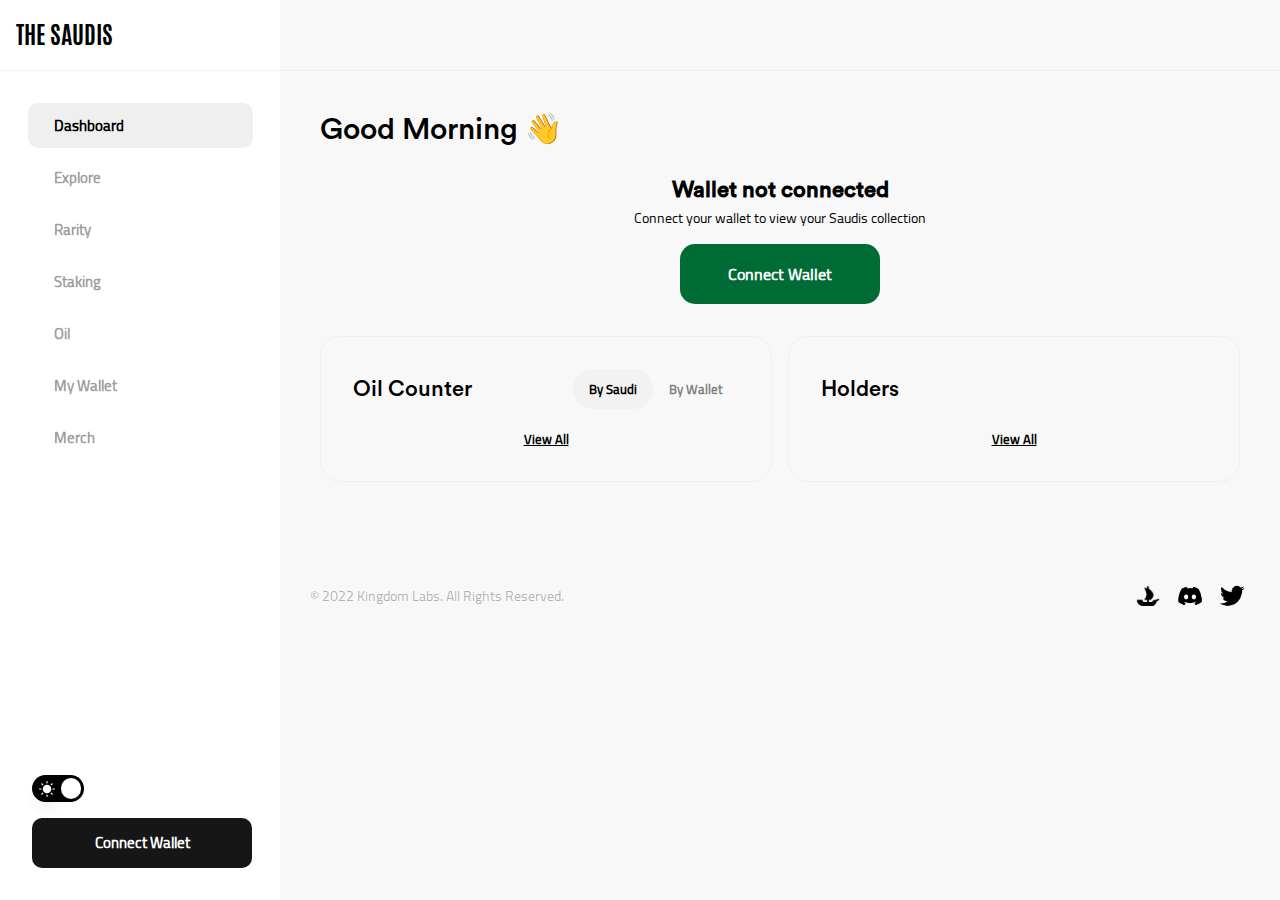
==== index.html @ 3df9475d "deploy" ====
<!doctype html><html lang="en"><head><meta charset="utf-8"/><link rel="icon" href="/favicon.png"/><meta content="initial-scale=1,minimum-scale=1,width=device-width,viewport-fit=cover,user-scalable=no,shrink-to-fit=no" name="viewport"/><meta name="theme-color" content="#006C35"/><meta name="robots" content="noindex"/><meta name="description" content=""/><link rel="apple-touch-icon" href="/favicon.png"/><link rel="manifest" href="/manifest.json"/><style>body{background:#eeebf0}#root:empty{position:absolute;top:calc(50% - 1.5em);left:calc(50% - 1.5em);width:3em;height:3em;border:.3em solid rgba(0,0,0,.1);border-left:.3em solid #006c35;border-radius:50%;animation:load 1.1s infinite linear}@keyframes load{0%{transform:rotate(0)}100%{transform:rotate(360deg)}}</style><title>The Saudis</title><script defer="defer" src="/static/js/main.c18c3bf6.js"></script><link href="/static/css/main.8e4e2b5b.css" rel="stylesheet"></head><body><noscript>You need to enable JavaScript to run this app.</noscript><div id="root"></div></body></html>
---- static/css/main.8e4e2b5b.css ----
/*
! tailwindcss v3.2.1 | MIT License | https://tailwindcss.com
*/*,:after,:before{border:0 solid #e5e7eb;box-sizing:border-box}:after,:before{--tw-content:""}html{-webkit-text-size-adjust:100%;font-family:Circular,sans-serif;line-height:1.5;tab-size:4}body{line-height:inherit;margin:0}hr{border-top-width:1px;color:inherit;height:0}abbr:where([title]){-webkit-text-decoration:underline dotted;text-decoration:underline dotted}h1,h2,h3,h4,h5,h6{font-size:inherit;font-weight:inherit}a{color:inherit;text-decoration:inherit}b,strong{font-weight:bolder}code,kbd,pre,samp{font-family:ui-monospace,SFMono-Regular,Menlo,Monaco,Consolas,Liberation Mono,Courier New,monospace;font-size:1em}small{font-size:80%}sub,sup{font-size:75%;line-height:0;position:relative;vertical-align:baseline}sub{bottom:-.25em}sup{top:-.5em}table{border-collapse:collapse;border-color:inherit;text-indent:0}button,input,optgroup,select,textarea{color:inherit;font-family:inherit;font-size:100%;font-weight:inherit;line-height:inherit;margin:0;padding:0}button,select{text-transform:none}[type=button],[type=reset],[type=submit],button{-webkit-appearance:button;background-color:transparent;background-image:none}:-moz-focusring{outline:auto}:-moz-ui-invalid{box-shadow:none}progress{vertical-align:baseline}::-webkit-inner-spin-button,::-webkit-outer-spin-button{height:auto}[type=search]{-webkit-appearance:textfield;outline-offset:-2px}::-webkit-search-decoration{-webkit-appearance:none}::-webkit-file-upload-button{-webkit-appearance:button;font:inherit}summary{display:list-item}blockquote,dd,dl,figure,h1,h2,h3,h4,h5,h6,hr,p,pre{margin:0}fieldset{margin:0}fieldset,legend{padding:0}menu,ol,ul{list-style:none;margin:0;padding:0}textarea{resize:vertical}input::-webkit-input-placeholder,textarea::-webkit-input-placeholder{color:#9ca3af;opacity:1}input::placeholder,textarea::placeholder{color:#9ca3af;opacity:1}[role=button],button{cursor:pointer}:disabled{cursor:default}audio,canvas,embed,iframe,img,object,svg,video{display:block;vertical-align:middle}img,video{height:auto;max-width:100%}[hidden]{display:none}html{-webkit-tap-highlight-color:transparent;font-family:Cairo,ui-serif}*,:after,:before{--tw-border-spacing-x:0;--tw-border-spacing-y:0;--tw-translate-x:0;--tw-translate-y:0;--tw-rotate:0;--tw-skew-x:0;--tw-skew-y:0;--tw-scale-x:1;--tw-scale-y:1;--tw-pan-x: ;--tw-pan-y: ;--tw-pinch-zoom: ;--tw-scroll-snap-strictness:proximity;--tw-ordinal: ;--tw-slashed-zero: ;--tw-numeric-figure: ;--tw-numeric-spacing: ;--tw-numeric-fraction: ;--tw-ring-inset: ;--tw-ring-offset-width:0px;--tw-ring-offset-color:#fff;--tw-ring-color:rgba(59,130,246,.5);--tw-ring-offset-shadow:0 0 #0000;--tw-ring-shadow:0 0 #0000;--tw-shadow:0 0 #0000;--tw-shadow-colored:0 0 #0000;--tw-blur: ;--tw-brightness: ;--tw-contrast: ;--tw-grayscale: ;--tw-hue-rotate: ;--tw-invert: ;--tw-saturate: ;--tw-sepia: ;--tw-drop-shadow: ;--tw-backdrop-blur: ;--tw-backdrop-brightness: ;--tw-backdrop-contrast: ;--tw-backdrop-grayscale: ;--tw-backdrop-hue-rotate: ;--tw-backdrop-invert: ;--tw-backdrop-opacity: ;--tw-backdrop-saturate: ;--tw-backdrop-sepia: }::-webkit-backdrop{--tw-border-spacing-x:0;--tw-border-spacing-y:0;--tw-translate-x:0;--tw-translate-y:0;--tw-rotate:0;--tw-skew-x:0;--tw-skew-y:0;--tw-scale-x:1;--tw-scale-y:1;--tw-pan-x: ;--tw-pan-y: ;--tw-pinch-zoom: ;--tw-scroll-snap-strictness:proximity;--tw-ordinal: ;--tw-slashed-zero: ;--tw-numeric-figure: ;--tw-numeric-spacing: ;--tw-numeric-fraction: ;--tw-ring-inset: ;--tw-ring-offset-width:0px;--tw-ring-offset-color:#fff;--tw-ring-color:rgba(59,130,246,.5);--tw-ring-offset-shadow:0 0 #0000;--tw-ring-shadow:0 0 #0000;--tw-shadow:0 0 #0000;--tw-shadow-colored:0 0 #0000;--tw-blur: ;--tw-brightness: ;--tw-contrast: ;--tw-grayscale: ;--tw-hue-rotate: ;--tw-invert: ;--tw-saturate: ;--tw-sepia: ;--tw-drop-shadow: ;--tw-backdrop-blur: ;--tw-backdrop-brightness: ;--tw-backdrop-contrast: ;--tw-backdrop-grayscale: ;--tw-backdrop-hue-rotate: ;--tw-backdrop-invert: ;--tw-backdrop-opacity: ;--tw-backdrop-saturate: ;--tw-backdrop-sepia: }::backdrop{--tw-border-spacing-x:0;--tw-border-spacing-y:0;--tw-translate-x:0;--tw-translate-y:0;--tw-rotate:0;--tw-skew-x:0;--tw-skew-y:0;--tw-scale-x:1;--tw-scale-y:1;--tw-pan-x: ;--tw-pan-y: ;--tw-pinch-zoom: ;--tw-scroll-snap-strictness:proximity;--tw-ordinal: ;--tw-slashed-zero: ;--tw-numeric-figure: ;--tw-numeric-spacing: ;--tw-numeric-fraction: ;--tw-ring-inset: ;--tw-ring-offset-width:0px;--tw-ring-offset-color:#fff;--tw-ring-color:rgba(59,130,246,.5);--tw-ring-offset-shadow:0 0 #0000;--tw-ring-shadow:0 0 #0000;--tw-shadow:0 0 #0000;--tw-shadow-colored:0 0 #0000;--tw-blur: ;--tw-brightness: ;--tw-contrast: ;--tw-grayscale: ;--tw-hue-rotate: ;--tw-invert: ;--tw-saturate: ;--tw-sepia: ;--tw-drop-shadow: ;--tw-backdrop-blur: ;--tw-backdrop-brightness: ;--tw-backdrop-contrast: ;--tw-backdrop-grayscale: ;--tw-backdrop-hue-rotate: ;--tw-backdrop-invert: ;--tw-backdrop-opacity: ;--tw-backdrop-saturate: ;--tw-backdrop-sepia: }.container{width:100%}@media (min-width:640px){.container{max-width:640px}}@media (min-width:768px){.container{max-width:768px}}@media (min-width:1024px){.container{max-width:1024px}}@media (min-width:1280px){.container{max-width:1280px}}@media (min-width:1536px){.container{max-width:1536px}}.sr-only{clip:rect(0,0,0,0);border-width:0;height:1px;margin:-1px;overflow:hidden;padding:0;position:absolute;white-space:nowrap;width:1px}.pointer-events-none{pointer-events:none}.invisible{visibility:hidden}.fixed{position:fixed}.absolute{position:absolute}.relative{position:relative}.inset-x-0{left:0;right:0}.inset-y-0{bottom:0;top:0}.left-\[15px\]{left:15px}.top-\[18px\]{top:18px}.top-0{top:0}.right-0{right:0}.left-0{left:0}.top-full{top:100%}.bottom-0{bottom:0}.left-\[6\%\]{left:6%}.left-\[28\%\]{left:28%}.top-\[32\%\]{top:32%}.right-\[8\%\]{right:8%}.top-\[15px\]{top:15px}.left-\[50px\]{left:50px}.left-\[195px\]{left:195px}.left-\[40px\]{left:40px}.left-\[185px\]{left:185px}.top-\[13px\]{top:13px}.right-\[13px\]{right:13px}.z-40{z-index:40}.z-10{z-index:10}.z-50{z-index:50}.m-6{margin:1.5rem}.m-0{margin:0}.mx-4{margin-left:1rem;margin-right:1rem}.-my-\[2px\]{margin-bottom:-2px;margin-top:-2px}.my-4{margin-bottom:1rem;margin-top:1rem}.my-8{margin-bottom:2rem;margin-top:2rem}.-mx-6{margin-left:-1.5rem;margin-right:-1.5rem}.my-\[15px\]{margin-bottom:15px;margin-top:15px}.mx-\[20px\]{margin-left:20px;margin-right:20px}.mx-\[27px\]{margin-left:27px;margin-right:27px}.-my-\[14px\]{margin-bottom:-14px;margin-top:-14px}.mx-\[25px\]{margin-left:25px;margin-right:25px}.mx-\[30px\]{margin-left:30px;margin-right:30px}.mt-4{margin-top:1rem}.mb-\[64px\]{margin-bottom:64px}.mt-10{margin-top:2.5rem}.ml-8{margin-left:2rem}.ml-2{margin-left:.5rem}.ml-4{margin-left:1rem}.mt-px{margin-top:1px}.mr-2{margin-right:.5rem}.mt-2{margin-top:.5rem}.mt-3{margin-top:.75rem}.mb-1{margin-bottom:.25rem}.-ml-4{margin-left:-1rem}.mb-3{margin-bottom:.75rem}.mr-4{margin-right:1rem}.ml-1{margin-left:.25rem}.mt-\[15px\]{margin-top:15px}.ml-\[5px\]{margin-left:5px}.ml-\[1px\]{margin-left:1px}.mb-4{margin-bottom:1rem}.mb-6{margin-bottom:1.5rem}.mt-8{margin-top:2rem}.mb-2{margin-bottom:.5rem}.mb-\[8px\]{margin-bottom:8px}.mb-\[7px\]{margin-bottom:7px}.mr-\[2px\]{margin-right:2px}.ml-\[2px\]{margin-left:2px}.mb-3\.5{margin-bottom:.875rem}.mt-\[32px\]{margin-top:32px}.ml-\[36px\]{margin-left:36px}.mb-\[20px\]{margin-bottom:20px}.mb-\[105px\]{margin-bottom:105px}.mt-\[18px\]{margin-top:18px}.mb-\[16px\]{margin-bottom:16px}.mr-\[6px\]{margin-right:6px}.ml-\[12px\]{margin-left:12px}.mt-\[30px\]{margin-top:30px}.mt-\[17px\]{margin-top:17px}.mt-\[20px\]{margin-top:20px}.ml-\[9px\]{margin-left:9px}.ml-\[10px\]{margin-left:10px}.ml-\[8px\]{margin-left:8px}.mb-\[5px\]{margin-bottom:5px}.mt-\[27px\]{margin-top:27px}.ml-\[4px\]{margin-left:4px}.mt-\[25px\]{margin-top:25px}.mb-8{margin-bottom:2rem}.mt-16{margin-top:4rem}.mb-16{margin-bottom:4rem}.mr-3{margin-right:.75rem}.ml-\[15px\]{margin-left:15px}.mt-\[10px\]{margin-top:10px}.mt-\[19px\]{margin-top:19px}.mb-\[253px\]{margin-bottom:253px}.ml-\[16px\]{margin-left:16px}.mr-\[42px\]{margin-right:42px}.mt-\[47px\]{margin-top:47px}.mt-\[36px\]{margin-top:36px}.ml-\[27px\]{margin-left:27px}.mt-\[105px\]{margin-top:105px}.mb-\[50px\]{margin-bottom:50px}.ml-\[42px\]{margin-left:42px}.mt-\[28px\]{margin-top:28px}.mt-\[21px\]{margin-top:21px}.mr-\[20px\]{margin-right:20px}.mt-\[78px\]{margin-top:78px}.mb-\[30px\]{margin-bottom:30px}.mr-\[15px\]{margin-right:15px}.-mb-\[20px\]{margin-bottom:-20px}.ml-\[34px\]{margin-left:34px}.mt-\[16px\]{margin-top:16px}.mr-\[35px\]{margin-right:35px}.mb-\[22px\]{margin-bottom:22px}.-mt-\[20px\]{margin-top:-20px}.mt-\[5px\]{margin-top:5px}.mt-\[147px\]{margin-top:147px}.mb-\[40px\]{margin-bottom:40px}.mb-\[100px\]{margin-bottom:100px}.mt-\[145px\]{margin-top:145px}.mt-\[42px\]{margin-top:42px}.mt-\[37px\]{margin-top:37px}.ml-\[13px\]{margin-left:13px}.mt-\[24px\]{margin-top:24px}.mt-\[11px\]{margin-top:11px}.mr-\[11px\]{margin-right:11px}.mt-\[130px\]{margin-top:130px}.mt-\[108px\]{margin-top:108px}.mr-\[310px\]{margin-right:310px}.mt-\[100px\]{margin-top:100px}.mt-\[44px\]{margin-top:44px}.ml-\[30px\]{margin-left:30px}.mt-\[22px\]{margin-top:22px}.mb-\[33px\]{margin-bottom:33px}.mb-10{margin-bottom:2.5rem}.ml-\[14px\]{margin-left:14px}.mt-\[8px\]{margin-top:8px}.mt-\[34px\]{margin-top:34px}.ml-\[28px\]{margin-left:28px}.mr-\[28px\]{margin-right:28px}.mr-\[30px\]{margin-right:30px}.mt-\[70px\]{margin-top:70px}.inline-block{display:inline-block}.inline{display:inline}.flex{display:flex}.inline-flex{display:inline-flex}.grid{display:grid}.hidden{display:none}.h-\[50px\]{height:50px}.h-4{height:1rem}.h-\[200px\]{height:200px}.h-6{height:1.5rem}.h-5{height:1.25rem}.h-9{height:2.25rem}.h-8{height:2rem}.h-\[70px\]{height:70px}.h-16{height:4rem}.h-\[15px\]{height:15px}.h-\[2\.5rem\]{height:2.5rem}.h-\[40px\]{height:40px}.h-\[85px\]{height:85px}.h-fit{height:-webkit-fit-content;height:-moz-fit-content;height:fit-content}.h-\[3\.75rem\]{height:3.75rem}.h-\[45px\]{height:45px}.h-full{height:100%}.h-\[71px\]{height:71px}.h-\[21px\]{height:21px}.h-\[20px\]{height:20px}.h-\[150px\]{height:150px}.h-\[75px\]{height:75px}.h-\[250px\]{height:250px}.h-\[60px\]{height:60px}.h-\[450px\]{height:450px}.h-\[400px\]{height:400px}.h-\[110px\]{height:110px}.h-screen{height:100vh}.h-48{height:12rem}.h-\[30px\]{height:30px}.h-\[16px\]{height:16px}.h-\[22px\]{height:22px}.h-\[12px\]{height:12px}.h-\[18px\]{height:18px}.h-\[13px\]{height:13px}.h-\[32px\]{height:32px}.h-\[35px\]{height:35px}.min-h-screen{min-height:100vh}.min-h-\[100px\]{min-height:100px}.min-h-\[20px\]{min-height:20px}.w-full{width:100%}.w-4{width:1rem}.w-\[200px\]{width:200px}.w-6{width:1.5rem}.w-\[220px\]{width:220px}.w-9{width:2.25rem}.w-8{width:2rem}.w-\[65px\]{width:65px}.w-\[15px\]{width:15px}.w-\[2\.5rem\]{width:2.5rem}.w-\[50px\]{width:50px}.w-\[3\.75rem\]{width:3.75rem}.w-\[225px\]{width:225px}.w-\[280px\]{width:280px}.w-\[52px\]{width:52px}.w-\[30px\]{width:30px}.w-\[25px\]{width:25px}.w-\[40px\]{width:40px}.w-\[130px\]{width:130px}.w-\[20px\]{width:20px}.w-\[150px\]{width:150px}.w-\[185px\]{width:185px}.w-\[145px\]{width:145px}.w-fit{width:-webkit-fit-content;width:-moz-fit-content;width:fit-content}.w-\[100px\]{width:100px}.w-\[250px\]{width:250px}.w-\[70px\]{width:70px}.w-\[31\%\]{width:31%}.w-\[65\%\]{width:65%}.w-\[5\%\]{width:5%}.w-\[300px\]{width:300px}.w-\[450px\]{width:450px}.w-\[400px\]{width:400px}.w-48{width:12rem}.w-\[310px\]{width:310px}.w-\[95px\]{width:95px}.w-\[33\%\]{width:33%}.w-\[28px\]{width:28px}.w-\[44px\]{width:44px}.w-\[12px\]{width:12px}.w-\[18px\]{width:18px}.w-\[180px\]{width:180px}.w-\[90px\]{width:90px}.w-\[13px\]{width:13px}.w-\[35px\]{width:35px}.w-\[235px\]{width:235px}.min-w-\[8\.3rem\]{min-width:8.3rem}.min-w-\[280px\]{min-width:280px}.min-w-\[20px\]{min-width:20px}.min-w-\[40px\]{min-width:40px}.max-w-\[600px\]{max-width:600px}.max-w-\[1128px\]{max-width:1128px}.max-w-screen-xl{max-width:1280px}.max-w-screen-md{max-width:768px}.max-w-\[1200px\]{max-width:1200px}.max-w-\[1240px\]{max-width:1240px}.max-w-\[240px\]{max-width:240px}.max-w-\[500px\]{max-width:500px}.max-w-\[1448px\]{max-width:1448px}.max-w-\[350px\]{max-width:350px}.max-w-\[285px\]{max-width:285px}.max-w-\[420px\]{max-width:420px}.max-w-\[495px\]{max-width:495px}.max-w-sm{max-width:24rem}.shrink-0{flex-shrink:0}.grow{flex-grow:1}.grow-0{flex-grow:0}.-translate-y-\[70px\]{--tw-translate-y:-70px}.-translate-y-\[70px\],.translate-x-\[22px\]{-webkit-transform:translate(var(--tw-translate-x),var(--tw-translate-y)) rotate(var(--tw-rotate)) skewX(var(--tw-skew-x)) skewY(var(--tw-skew-y)) scaleX(var(--tw-scale-x)) scaleY(var(--tw-scale-y));transform:translate(var(--tw-translate-x),var(--tw-translate-y)) rotate(var(--tw-rotate)) skewX(var(--tw-skew-x)) skewY(var(--tw-skew-y)) scaleX(var(--tw-scale-x)) scaleY(var(--tw-scale-y))}.translate-x-\[22px\]{--tw-translate-x:22px}.-translate-x-\[24px\]{--tw-translate-x:-24px}.-translate-x-\[24px\],.-translate-y-\[100px\]{-webkit-transform:translate(var(--tw-translate-x),var(--tw-translate-y)) rotate(var(--tw-rotate)) skewX(var(--tw-skew-x)) skewY(var(--tw-skew-y)) scaleX(var(--tw-scale-x)) scaleY(var(--tw-scale-y));transform:translate(var(--tw-translate-x),var(--tw-translate-y)) rotate(var(--tw-rotate)) skewX(var(--tw-skew-x)) skewY(var(--tw-skew-y)) scaleX(var(--tw-scale-x)) scaleY(var(--tw-scale-y))}.-translate-y-\[100px\]{--tw-translate-y:-100px}.translate-x-\[150px\]{--tw-translate-x:150px}.translate-x-\[12px\],.translate-x-\[150px\]{-webkit-transform:translate(var(--tw-translate-x),var(--tw-translate-y)) rotate(var(--tw-rotate)) skewX(var(--tw-skew-x)) skewY(var(--tw-skew-y)) scaleX(var(--tw-scale-x)) scaleY(var(--tw-scale-y));transform:translate(var(--tw-translate-x),var(--tw-translate-y)) rotate(var(--tw-rotate)) skewX(var(--tw-skew-x)) skewY(var(--tw-skew-y)) scaleX(var(--tw-scale-x)) scaleY(var(--tw-scale-y))}.translate-x-\[12px\]{--tw-translate-x:12px}.translate-x-0{--tw-translate-x:0px}.rotate-180,.translate-x-0{-webkit-transform:translate(var(--tw-translate-x),var(--tw-translate-y)) rotate(var(--tw-rotate)) skewX(var(--tw-skew-x)) skewY(var(--tw-skew-y)) scaleX(var(--tw-scale-x)) scaleY(var(--tw-scale-y));transform:translate(var(--tw-translate-x),var(--tw-translate-y)) rotate(var(--tw-rotate)) skewX(var(--tw-skew-x)) skewY(var(--tw-skew-y)) scaleX(var(--tw-scale-x)) scaleY(var(--tw-scale-y))}.rotate-180{--tw-rotate:180deg}.transform{-webkit-transform:translate(var(--tw-translate-x),var(--tw-translate-y)) rotate(var(--tw-rotate)) skewX(var(--tw-skew-x)) skewY(var(--tw-skew-y)) scaleX(var(--tw-scale-x)) scaleY(var(--tw-scale-y));transform:translate(var(--tw-translate-x),var(--tw-translate-y)) rotate(var(--tw-rotate)) skewX(var(--tw-skew-x)) skewY(var(--tw-skew-y)) scaleX(var(--tw-scale-x)) scaleY(var(--tw-scale-y))}.cursor-pointer{cursor:pointer}.cursor-wait{cursor:wait}.cursor-not-allowed{cursor:not-allowed}.flex-row{flex-direction:row}.flex-col{flex-direction:column}.flex-wrap{flex-wrap:wrap}.content-start{align-content:flex-start}.items-center{align-items:center}.justify-end{justify-content:flex-end}.justify-center{justify-content:center}.justify-between{justify-content:space-between}.gap-8{gap:2rem}.gap-4{gap:1rem}.gap-2{gap:.5rem}.gap-\[1rem\]{gap:1rem}.gap-\[8px\]{gap:8px}.gap-\[30px\]{gap:30px}.gap-\[20px\]{gap:20px}.self-end{align-self:flex-end}.self-center{align-self:center}.overflow-hidden{overflow:hidden}.overflow-scroll{overflow:scroll}.overflow-x-hidden{overflow-x:hidden}.rounded-full{border-radius:9999px}.rounded-\[20px\]{border-radius:20px}.rounded-\[1\.25rem\]{border-radius:1.25rem}.rounded-\[10px\]{border-radius:10px}.rounded-md{border-radius:.375rem}.rounded-\[15px\]{border-radius:15px}.rounded-2xl{border-radius:1rem}.rounded-\[100px\]{border-radius:100px}.rounded-\[125px\]{border-radius:125px}.rounded-sm{border-radius:.125rem}.rounded-b-\[100px\]{border-bottom-left-radius:100px;border-bottom-right-radius:100px}.border{border-width:1px}.border-2{border-width:2px}.border-\[5px\]{border-width:5px}.border-\[2px\]{border-width:2px}.border-b{border-bottom-width:1px}.border-t{border-top-width:1px}.border-saudi-border{--tw-border-opacity:1;border-color:rgb(238 240 243/var(--tw-border-opacity))}.border-white{--tw-border-opacity:1;border-color:rgb(255 255 255/var(--tw-border-opacity))}.border-\[\#EAEAEA\]{--tw-border-opacity:1;border-color:rgb(234 234 234/var(--tw-border-opacity))}.border-black{--tw-border-opacity:1;border-color:rgb(0 0 0/var(--tw-border-opacity))}.border-transparent{border-color:transparent}.border-\[\#9E9E9E\]{--tw-border-opacity:1;border-color:rgb(158 158 158/var(--tw-border-opacity))}.border-\[\#EEEEEE\]{--tw-border-opacity:1;border-color:rgb(238 238 238/var(--tw-border-opacity))}.border-saudi-green{--tw-border-opacity:1;border-color:rgb(0 108 53/var(--tw-border-opacity))}.border-opacity-10{--tw-border-opacity:0.1}.bg-\[\#F8F8F8\]{--tw-bg-opacity:1;background-color:rgb(248 248 248/var(--tw-bg-opacity))}.bg-\[\#EFEFEF\]{--tw-bg-opacity:1;background-color:rgb(239 239 239/var(--tw-bg-opacity))}.bg-white{--tw-bg-opacity:1;background-color:rgb(255 255 255/var(--tw-bg-opacity))}.bg-\[\#161616\]{--tw-bg-opacity:1;background-color:rgb(22 22 22/var(--tw-bg-opacity))}.bg-saudi-gray{--tw-bg-opacity:1;background-color:rgb(239 239 249/var(--tw-bg-opacity))}.bg-neutral-100{--tw-bg-opacity:1;background-color:rgb(245 245 245/var(--tw-bg-opacity))}.bg-\[\#F2F2F2\]{--tw-bg-opacity:1;background-color:rgb(242 242 242/var(--tw-bg-opacity))}.bg-black{--tw-bg-opacity:1;background-color:rgb(0 0 0/var(--tw-bg-opacity))}.bg-saudi-green{--tw-bg-opacity:1;background-color:rgb(0 108 53/var(--tw-bg-opacity))}.bg-\[\#F0F0F0\]{--tw-bg-opacity:1;background-color:rgb(240 240 240/var(--tw-bg-opacity))}.bg-\[\#F0E4E7\]{--tw-bg-opacity:1;background-color:rgb(240 228 231/var(--tw-bg-opacity))}.bg-\[\#F2CB6F\]{--tw-bg-opacity:1;background-color:rgb(242 203 111/var(--tw-bg-opacity))}.bg-\[\#1F2123\]{--tw-bg-opacity:1;background-color:rgb(31 33 35/var(--tw-bg-opacity))}.bg-\[\#33785D\]{--tw-bg-opacity:1;background-color:rgb(51 120 93/var(--tw-bg-opacity))}.bg-\[\#383838\]{--tw-bg-opacity:1;background-color:rgb(56 56 56/var(--tw-bg-opacity))}.bg-saudi-green\/10{background-color:rgba(0,108,53,.1)}.bg-\[\#4AEDD9\]{--tw-bg-opacity:1;background-color:rgb(74 237 217/var(--tw-bg-opacity))}.bg-\[\#FABB00\]{--tw-bg-opacity:1;background-color:rgb(250 187 0/var(--tw-bg-opacity))}.bg-\[\#87939D\]{--tw-bg-opacity:1;background-color:rgb(135 147 157/var(--tw-bg-opacity))}.bg-\[\#37393C\]{--tw-bg-opacity:1;background-color:rgb(55 57 60/var(--tw-bg-opacity))}.bg-gray-200{--tw-bg-opacity:1;background-color:rgb(229 231 235/var(--tw-bg-opacity))}.bg-gray-900{--tw-bg-opacity:1;background-color:rgb(17 24 39/var(--tw-bg-opacity))}.bg-gray-500{--tw-bg-opacity:1;background-color:rgb(107 114 128/var(--tw-bg-opacity))}.bg-amber-900{--tw-bg-opacity:1;background-color:rgb(120 53 15/var(--tw-bg-opacity))}.bg-red-600{--tw-bg-opacity:1;background-color:rgb(220 38 38/var(--tw-bg-opacity))}.bg-orange-600{--tw-bg-opacity:1;background-color:rgb(234 88 12/var(--tw-bg-opacity))}.bg-amber-600{--tw-bg-opacity:1;background-color:rgb(217 119 6/var(--tw-bg-opacity))}.bg-yellow-500{--tw-bg-opacity:1;background-color:rgb(234 179 8/var(--tw-bg-opacity))}.bg-lime-600{--tw-bg-opacity:1;background-color:rgb(101 163 13/var(--tw-bg-opacity))}.bg-green-600{--tw-bg-opacity:1;background-color:rgb(22 163 74/var(--tw-bg-opacity))}.bg-emerald-600{--tw-bg-opacity:1;background-color:rgb(5 150 105/var(--tw-bg-opacity))}.bg-teal-600{--tw-bg-opacity:1;background-color:rgb(13 148 136/var(--tw-bg-opacity))}.bg-cyan-700{--tw-bg-opacity:1;background-color:rgb(14 116 144/var(--tw-bg-opacity))}.bg-sky-600{--tw-bg-opacity:1;background-color:rgb(2 132 199/var(--tw-bg-opacity))}.bg-blue-600{--tw-bg-opacity:1;background-color:rgb(37 99 235/var(--tw-bg-opacity))}.bg-indigo-600{--tw-bg-opacity:1;background-color:rgb(79 70 229/var(--tw-bg-opacity))}.bg-violet-600{--tw-bg-opacity:1;background-color:rgb(124 58 237/var(--tw-bg-opacity))}.bg-purple-600{--tw-bg-opacity:1;background-color:rgb(147 51 234/var(--tw-bg-opacity))}.bg-fuchsia-600{--tw-bg-opacity:1;background-color:rgb(192 38 211/var(--tw-bg-opacity))}.bg-pink-600{--tw-bg-opacity:1;background-color:rgb(219 39 119/var(--tw-bg-opacity))}.bg-rose-600{--tw-bg-opacity:1;background-color:rgb(225 29 72/var(--tw-bg-opacity))}.bg-gray-600{--tw-bg-opacity:1;background-color:rgb(75 85 99/var(--tw-bg-opacity))}.bg-\[\#f2f2f2\]{--tw-bg-opacity:1;background-color:rgb(242 242 242/var(--tw-bg-opacity))}.bg-saudi-green\/30{background-color:rgba(0,108,53,.3)}.bg-gray-300{--tw-bg-opacity:1;background-color:rgb(209 213 219/var(--tw-bg-opacity))}.bg-\[\#BF7429\]{--tw-bg-opacity:1;background-color:rgb(191 116 41/var(--tw-bg-opacity))}.bg-\[\#EBEBEC\]{--tw-bg-opacity:1;background-color:rgb(235 235 236/var(--tw-bg-opacity))}.bg-opacity-20{--tw-bg-opacity:0.2}.bg-opacity-10{--tw-bg-opacity:0.1}.fill-current{fill:currentColor}.object-cover{object-fit:cover}.p-4{padding:1rem}.p-2{padding:.5rem}.p-8{padding:2rem}.p-\[3px\]{padding:3px}.p-6{padding:1.5rem}.p-\[40px\]{padding:40px}.p-\[30px\]{padding:30px}.p-\[45px\]{padding:45px}.p-\[20px\]{padding:20px}.p-\[13px\]{padding:13px}.p-\[25px\]{padding:25px}.p-1{padding:.25rem}.px-\[30px\]{padding-left:30px;padding-right:30px}.py-\[0\.6rem\]{padding-bottom:.6rem;padding-top:.6rem}.px-4{padding-left:1rem;padding-right:1rem}.py-2\.5{padding-bottom:.625rem;padding-top:.625rem}.py-2{padding-bottom:.5rem;padding-top:.5rem}.py-4{padding-bottom:1rem;padding-top:1rem}.px-6{padding-left:1.5rem;padding-right:1.5rem}.py-5{padding-bottom:1.25rem;padding-top:1.25rem}.px-\[20px\]{padding-left:20px;padding-right:20px}.py-\[10px\]{padding-bottom:10px;padding-top:10px}.px-8{padding-left:2rem;padding-right:2rem}.py-\[30px\]{padding-bottom:30px;padding-top:30px}.px-0\.5{padding-left:.125rem;padding-right:.125rem}.px-0{padding-left:0;padding-right:0}.py-\[16px\]{padding-bottom:16px;padding-top:16px}.pl-10{padding-left:2.5rem}.pr-7{padding-right:1.75rem}.pt-24{padding-top:6rem}.pb-10{padding-bottom:2.5rem}.pt-\[70px\]{padding-top:70px}.pl-3{padding-left:.75rem}.pr-4{padding-right:1rem}.pl-\[26px\]{padding-left:26px}.pt-20{padding-top:5rem}.pr-\[1px\]{padding-right:1px}.pt-\[1px\]{padding-top:1px}.pt-\[243px\]{padding-top:243px}.pr-\[20px\]{padding-right:20px}.pt-\[123px\]{padding-top:123px}.pb-\[110px\]{padding-bottom:110px}.pt-\[135px\]{padding-top:135px}.pb-\[115px\]{padding-bottom:115px}.pl-\[20px\]{padding-left:20px}.pt-\[104px\]{padding-top:104px}.pl-6{padding-left:1.5rem}.pt-\[4px\]{padding-top:4px}.pb-2{padding-bottom:.5rem}.pb-\[33px\]{padding-bottom:33px}.text-left{text-align:left}.text-center{text-align:center}.text-right{text-align:right}.font-sans{font-family:Circular,sans-serif}.font-antonio{font-family:Antonio,sans-serif}.font-\[Circular\]{font-family:Circular}.font-\[Book\]{font-family:Book}.font-minusio{font-family:Minusio,sans-serif}.font-\[Cairo\]{font-family:Cairo}.text-\[14px\]{font-size:14px}.text-\[15px\]{font-size:15px}.text-sm{font-size:.875rem;line-height:1.25rem}.text-xs{font-size:.75rem;line-height:1rem}.text-\[13px\]{font-size:13px}.text-\[22px\]{font-size:22px}.text-3xl{font-size:1.875rem;line-height:2.25rem}.text-\[16px\]{font-size:16px}.text-2xl{font-size:1.5rem;line-height:2rem}.text-4xl{font-size:2.25rem;line-height:2.5rem}.text-\[12px\]{font-size:12px}.text-\[40px\]{font-size:40px}.text-\[20px\]{font-size:20px}.text-\[25px\]{font-size:25px}.text-\[26px\]{font-size:26px}.text-\[125px\]{font-size:125px}.text-\[50px\]{font-size:50px}.text-\[30px\]{font-size:30px}.text-\[18px\]{font-size:18px}.text-\[35px\]{font-size:35px}.text-lg{font-size:1.125rem}.text-lg,.text-xl{line-height:1.75rem}.text-xl{font-size:1.25rem}.font-normal{font-weight:400}.font-semibold{font-weight:600}.font-bold{font-weight:700}.font-medium{font-weight:500}.font-\[450\]{font-weight:450}.leading-6{line-height:1.5rem}.leading-5{line-height:1.25rem}.leading-\[32px\]{line-height:32px}.leading-\[19px\]{line-height:19px}.leading-\[33px\]{line-height:33px}.leading-\[28px\]{line-height:28px}.leading-\[20px\]{line-height:20px}.leading-\[18px\]{line-height:18px}.leading-\[75px\]{line-height:75px}.leading-\[50px\]{line-height:50px}.leading-\[23px\]{line-height:23px}.leading-\[44px\]{line-height:44px}.leading-\[63px\]{line-height:63px}.leading-\[37px\]{line-height:37px}.leading-\[38px\]{line-height:38px}.leading-\[51px\]{line-height:51px}.leading-\[22px\]{line-height:22px}.leading-\[40px\]{line-height:40px}.leading-none{line-height:1}.leading-tight{line-height:1.25}.text-black{--tw-text-opacity:1;color:rgb(0 0 0/var(--tw-text-opacity))}.text-saudi-green{--tw-text-opacity:1;color:rgb(0 108 53/var(--tw-text-opacity))}.text-white{--tw-text-opacity:1;color:rgb(255 255 255/var(--tw-text-opacity))}.text-black\/30{color:rgba(0,0,0,.3)}.text-white\/50{color:hsla(0,0%,100%,.5)}.text-black\/50{color:rgba(0,0,0,.5)}.text-\[15x\]{color:15x}.text-\[\#1D9BF0\]{--tw-text-opacity:1;color:rgb(29 155 240/var(--tw-text-opacity))}.text-black\/40{color:rgba(0,0,0,.4)}.text-gray-900{--tw-text-opacity:1;color:rgb(17 24 39/var(--tw-text-opacity))}.text-gray-400{--tw-text-opacity:1;color:rgb(156 163 175/var(--tw-text-opacity))}.text-gray-300{--tw-text-opacity:1;color:rgb(209 213 219/var(--tw-text-opacity))}.underline{text-decoration-line:underline}.opacity-30{opacity:.3}.opacity-50{opacity:.5}.opacity-10{opacity:.1}.opacity-20{opacity:.2}.shadow-lg{--tw-shadow:0 10px 15px -3px rgba(0,0,0,.1),0 4px 6px -4px rgba(0,0,0,.1);--tw-shadow-colored:0 10px 15px -3px var(--tw-shadow-color),0 4px 6px -4px var(--tw-shadow-color)}.shadow-\[0px_1px_7px_2px_rgba\(0\2c 0\2c 0\2c 0\.2\)\],.shadow-lg{box-shadow:0 0 #0000,0 0 #0000,var(--tw-shadow);box-shadow:var(--tw-ring-offset-shadow,0 0 #0000),var(--tw-ring-shadow,0 0 #0000),var(--tw-shadow)}.shadow-\[0px_1px_7px_2px_rgba\(0\2c 0\2c 0\2c 0\.2\)\]{--tw-shadow:0px 1px 7px 2px rgba(0,0,0,.2);--tw-shadow-colored:0px 1px 7px 2px var(--tw-shadow-color)}.ring-0{--tw-ring-offset-shadow:var(--tw-ring-inset) 0 0 0 var(--tw-ring-offset-width) var(--tw-ring-offset-color);--tw-ring-shadow:var(--tw-ring-inset) 0 0 0 calc(var(--tw-ring-offset-width)) var(--tw-ring-color);box-shadow:var(--tw-ring-offset-shadow),var(--tw-ring-shadow),0 0 #0000;box-shadow:var(--tw-ring-offset-shadow),var(--tw-ring-shadow),var(--tw-shadow,0 0 #0000)}.filter{-webkit-filter:var(--tw-blur) var(--tw-brightness) var(--tw-contrast) var(--tw-grayscale) var(--tw-hue-rotate) var(--tw-invert) var(--tw-saturate) var(--tw-sepia) var(--tw-drop-shadow);filter:var(--tw-blur) var(--tw-brightness) var(--tw-contrast) var(--tw-grayscale) var(--tw-hue-rotate) var(--tw-invert) var(--tw-saturate) var(--tw-sepia) var(--tw-drop-shadow)}.transition{transition-duration:.15s;transition-property:color,background-color,border-color,text-decoration-color,fill,stroke,opacity,box-shadow,-webkit-transform,-webkit-filter,-webkit-backdrop-filter;transition-property:color,background-color,border-color,text-decoration-color,fill,stroke,opacity,box-shadow,transform,filter,backdrop-filter;transition-property:color,background-color,border-color,text-decoration-color,fill,stroke,opacity,box-shadow,transform,filter,backdrop-filter,-webkit-transform,-webkit-filter,-webkit-backdrop-filter;transition-timing-function:cubic-bezier(.4,0,.2,1)}.transition-all{transition-duration:.15s;transition-property:all;transition-timing-function:cubic-bezier(.4,0,.2,1)}.transition-colors{transition-duration:.15s;transition-property:color,background-color,border-color,text-decoration-color,fill,stroke;transition-timing-function:cubic-bezier(.4,0,.2,1)}.duration-200{transition-duration:.2s}.ease-in-out{transition-timing-function:cubic-bezier(.4,0,.2,1)}@font-face{font-family:Circular;src:url(/static/media/circular-std-medium.9ffafeddf192e8c8a111.otf) format("opentype")}@font-face{font-family:Book;src:url(/static/media/circular-book.9048137056e4347dbbd5.otf) format("opentype")}@font-face{font-family:Cairo;src:url(/static/media/cairo-regular.c12e6ac21d69099c257f.ttf)}@font-face{font-family:Antonio;font-weight:600;src:url(/static/media/antonio-regular.e560db7c85bc7d159138.ttf)}@font-face{font-family:Antonio;font-weight:500;src:url(/static/media/antonio-light.bc423f34342776c96ce2.ttf)}@font-face{font-family:Antonio;font-weight:700;src:url(/static/media/antonio-bold.7c89038493d2f1ce9ce6.ttf)}@font-face{font-family:Minusio;src:url(/static/media/minusio.bedb990d802a7fd04c23.ttf)}body{font-size:.875rem;height:100vh;line-height:1.25rem;padding-bottom:env(safe-area-inset-bottom)}.icon-spin{-webkit-animation:icon-spin 1s linear infinite;animation:icon-spin 1s linear infinite;display:inline-block}@-webkit-keyframes icon-spin{0%{-webkit-transform:rotate(0deg);transform:rotate(0deg)}to{-webkit-transform:rotate(359deg);transform:rotate(359deg)}}@keyframes icon-spin{0%{-webkit-transform:rotate(0deg);transform:rotate(0deg)}to{-webkit-transform:rotate(359deg);transform:rotate(359deg)}}.hide-scrollbar::-webkit-scrollbar{display:none}.hide-scrollbar{-ms-overflow-style:none;scrollbar-width:none}.react-select__control{background-color:rgb(248 248 248/var(--tw-bg-opacity))!important;border-color:rgb(0 0 0/var(--tw-border-opacity))!important}.dark .react-select__control,.react-select__control{--tw-border-opacity:1!important;--tw-bg-opacity:1!important;border-radius:10px!important;border-width:1px!important;cursor:pointer!important;min-height:50px!important;width:150px!important}.dark .react-select__control{background-color:rgb(64 64 64/var(--tw-bg-opacity))!important;border-color:rgb(23 23 23/var(--tw-border-opacity))!important}.react-select__control:hover{--tw-bg-opacity:1!important;background-color:rgb(242 242 242/var(--tw-bg-opacity))!important}.dark .react-select__control:hover{--tw-bg-opacity:1!important;background-color:rgb(115 115 115/var(--tw-bg-opacity))!important}.form-select-errors .react-select__control{--tw-border-opacity:1!important;border-color:rgb(239 68 68/var(--tw-border-opacity))!important}.react-select__control--is-focused{--tw-border-opacity:1!important;--tw-shadow:0 0 #0000!important;--tw-shadow-colored:0 0 #0000!important;border-color:rgb(0 0 0/var(--tw-border-opacity))!important;box-shadow:0 0 #0000,0 0 #0000,var(--tw-shadow)!important;box-shadow:var(--tw-ring-offset-shadow,0 0 #0000),var(--tw-ring-shadow,0 0 #0000),var(--tw-shadow)!important}.react-select__value-container{padding-bottom:0!important;padding-top:0!important}.react-select__input{--tw-ring-offset-shadow:var(--tw-ring-inset) 0 0 0 var(--tw-ring-offset-width) var(--tw-ring-offset-color)!important;--tw-ring-shadow:var(--tw-ring-inset) 0 0 0 calc(var(--tw-ring-offset-width)) var(--tw-ring-color)!important;border-style:none!important;box-shadow:var(--tw-ring-offset-shadow),var(--tw-ring-shadow),0 0 #0000!important;box-shadow:var(--tw-ring-offset-shadow),var(--tw-ring-shadow),var(--tw-shadow,0 0 #0000)!important}.react-select__placeholder{--tw-text-opacity:1!important;color:rgb(0 0 0/var(--tw-text-opacity))!important}.dark .react-select__placeholder{--tw-text-opacity:1!important;color:rgb(255 255 255/var(--tw-text-opacity))!important}.react-select__single-value{color:rgb(0 0 0/var(--tw-text-opacity))!important}.dark .react-select__single-value,.react-select__single-value{--tw-text-opacity:1!important;font-size:14px!important;font-weight:400!important}.dark .react-select__single-value{color:rgb(255 255 255/var(--tw-text-opacity))!important}.react-select__menu{background-color:rgb(255 255 255/var(--tw-bg-opacity))!important}.dark .react-select__menu,.react-select__menu{--tw-bg-opacity:1!important;--tw-shadow:0 10px 15px -3px rgba(0,0,0,.1),0 4px 6px -4px rgba(0,0,0,.1)!important;--tw-shadow-colored:0 10px 15px -3px var(--tw-shadow-color),0 4px 6px -4px var(--tw-shadow-color)!important;border-radius:10px!important;box-shadow:0 0 #0000,0 0 #0000,var(--tw-shadow)!important;box-shadow:var(--tw-ring-offset-shadow,0 0 #0000),var(--tw-ring-shadow,0 0 #0000),var(--tw-shadow)!important;cursor:pointer!important;margin-top:0!important;min-width:150px!important;z-index:50!important}.dark .react-select__menu{background-color:rgb(64 64 64/var(--tw-bg-opacity))!important}.dark .react-select__option{--tw-text-opacity:1!important;color:rgb(255 255 255/var(--tw-text-opacity))!important}.react-select__option--is-selected{background-color:rgb(239 239 239/var(--tw-bg-opacity))!important;border-radius:8px!important;color:rgb(0 0 0/var(--tw-text-opacity))!important}.dark .react-select__option--is-selected,.react-select__option--is-selected{--tw-bg-opacity:1!important;--tw-text-opacity:1!important;cursor:pointer!important}.dark .react-select__option--is-selected{background-color:rgb(115 115 115/var(--tw-bg-opacity))!important;color:rgb(255 255 255/var(--tw-text-opacity))!important}.react-select__option--is-focused{background-color:rgb(248 248 248/var(--tw-bg-opacity))!important;border-radius:8px!important;color:rgb(0 0 0/var(--tw-text-opacity))!important}.dark .react-select__option--is-focused,.react-select__option--is-focused{--tw-bg-opacity:1!important;--tw-text-opacity:1!important;cursor:pointer!important}.dark .react-select__option--is-focused{background-color:rgb(82 82 82/var(--tw-bg-opacity))!important;color:rgb(255 255 255/var(--tw-text-opacity))!important}.react-select-addon-before .react-select__control{--tw-bg-opacity:1!important;background-color:rgb(243 244 246/var(--tw-bg-opacity))!important;border-bottom-right-radius:0!important;border-right-width:0!important;border-top-right-radius:0!important}.react-select-addon-before .react-select__control--is-focused{--tw-border-opacity:1!important;border-color:rgb(212 212 212/var(--tw-border-opacity))!important;border-right-width:1px!important;z-index:10!important}.react-select-addon-after .react-select__control{border-bottom-left-radius:0!important;border-top-left-radius:0!important}.react-select--is-disabled .react-select__control{--tw-bg-opacity:1!important;background-color:rgb(248 248 248/var(--tw-bg-opacity))!important;pointer-events:auto!important}.dark .react-select--is-disabled .react-select__control{--tw-bg-opacity:1!important;background-color:rgb(64 64 64/var(--tw-bg-opacity))!important;pointer-events:auto!important}.react-select--is-disabled:hover .react-select__control{--tw-bg-opacity:1!important;background-color:rgb(242 242 242/var(--tw-bg-opacity))!important}.dark .react-select--is-disabled:hover .react-select__control{--tw-bg-opacity:1!important;background-color:rgb(115 115 115/var(--tw-bg-opacity))!important}.react-select__control--is-disabled .react-select__control{--tw-border-opacity:1!important;border-color:rgb(0 0 0/var(--tw-border-opacity))!important}.dark .react-select__control--is-disabled .react-select__control{--tw-border-opacity:1!important;border-color:rgb(23 23 23/var(--tw-border-opacity))!important}.react-select__indicator-separator{display:none!important}.menu-open .react-select__indicator{--tw-rotate:180deg!important;-webkit-transform:translate(var(--tw-translate-x),var(--tw-translate-y)) rotate(var(--tw-rotate)) skewX(var(--tw-skew-x)) skewY(var(--tw-skew-y)) scaleX(var(--tw-scale-x)) scaleY(var(--tw-scale-y))!important;transform:translate(var(--tw-translate-x),var(--tw-translate-y)) rotate(var(--tw-rotate)) skewX(var(--tw-skew-x)) skewY(var(--tw-skew-y)) scaleX(var(--tw-scale-x)) scaleY(var(--tw-scale-y))!important;transition-duration:.1s!important;transition-property:color,background-color,border-color,text-decoration-color,fill,stroke,opacity,box-shadow,-webkit-transform,-webkit-filter,-webkit-backdrop-filter!important;transition-property:color,background-color,border-color,text-decoration-color,fill,stroke,opacity,box-shadow,transform,filter,backdrop-filter!important;transition-property:color,background-color,border-color,text-decoration-color,fill,stroke,opacity,box-shadow,transform,filter,backdrop-filter,-webkit-transform,-webkit-filter,-webkit-backdrop-filter!important;transition-timing-function:cubic-bezier(.4,0,.2,1)!important;transition-timing-function:linear!important}.full-height{min-height:calc(100vh - 286px)}.bg-oil-gradient{background:linear-gradient(180deg,#000,#09083e)}.pixel-img{image-rendering:pixelated}.w-full-pad{width:calc(100% - 40px)}@media only screen and (max-width:1746px){.stats{width:100%}}.placeholder\:text-black\/30::-webkit-input-placeholder{color:rgba(0,0,0,.3)}.placeholder\:text-black\/30::placeholder{color:rgba(0,0,0,.3)}.hover\:scale-110:hover{--tw-scale-x:1.1;--tw-scale-y:1.1;-webkit-transform:translate(var(--tw-translate-x),var(--tw-translate-y)) rotate(var(--tw-rotate)) skewX(var(--tw-skew-x)) skewY(var(--tw-skew-y)) scaleX(var(--tw-scale-x)) scaleY(var(--tw-scale-y));transform:translate(var(--tw-translate-x),var(--tw-translate-y)) rotate(var(--tw-rotate)) skewX(var(--tw-skew-x)) skewY(var(--tw-skew-y)) scaleX(var(--tw-scale-x)) scaleY(var(--tw-scale-y))}.hover\:border-\[\#EAEAEA\]:hover{--tw-border-opacity:1;border-color:rgb(234 234 234/var(--tw-border-opacity))}.hover\:border-saudi-green:hover{--tw-border-opacity:1;border-color:rgb(0 108 53/var(--tw-border-opacity))}.hover\:bg-\[\#F8F8F8\]:hover{--tw-bg-opacity:1;background-color:rgb(248 248 248/var(--tw-bg-opacity))}.hover\:text-saudi-green:hover{--tw-text-opacity:1;color:rgb(0 108 53/var(--tw-text-opacity))}.hover\:text-gray-400:hover{--tw-text-opacity:1;color:rgb(156 163 175/var(--tw-text-opacity))}.hover\:underline:hover{text-decoration-line:underline}.hover\:no-underline:hover{text-decoration-line:none}.hover\:opacity-100:hover{opacity:1}.focus\:outline-none:focus{outline:2px solid transparent;outline-offset:2px}.focus-visible\:ring-2:focus-visible{--tw-ring-offset-shadow:var(--tw-ring-inset) 0 0 0 var(--tw-ring-offset-width) var(--tw-ring-offset-color);--tw-ring-shadow:var(--tw-ring-inset) 0 0 0 calc(2px + var(--tw-ring-offset-width)) var(--tw-ring-color);box-shadow:var(--tw-ring-offset-shadow),var(--tw-ring-shadow),0 0 #0000;box-shadow:var(--tw-ring-offset-shadow),var(--tw-ring-shadow),var(--tw-shadow,0 0 #0000)}.focus-visible\:ring-saudi-green\/30:focus-visible{--tw-ring-color:rgba(0,108,53,.3)}.disabled\:opacity-50:disabled{opacity:.5}.group:hover .group-hover\:visible{visibility:visible}.dark .dark\:flex{display:flex}.dark .dark\:hidden{display:none}.dark .dark\:border-neutral-600{--tw-border-opacity:1;border-color:rgb(82 82 82/var(--tw-border-opacity))}.dark .dark\:border-neutral-900{--tw-border-opacity:1;border-color:rgb(23 23 23/var(--tw-border-opacity))}.dark .dark\:bg-neutral-800{--tw-bg-opacity:1;background-color:rgb(38 38 38/var(--tw-bg-opacity))}.dark .dark\:bg-neutral-700{--tw-bg-opacity:1;background-color:rgb(64 64 64/var(--tw-bg-opacity))}.dark .dark\:bg-neutral-900{--tw-bg-opacity:1;background-color:rgb(23 23 23/var(--tw-bg-opacity))}.dark .dark\:bg-neutral-400{--tw-bg-opacity:1;background-color:rgb(163 163 163/var(--tw-bg-opacity))}.dark .dark\:bg-white{--tw-bg-opacity:1;background-color:rgb(255 255 255/var(--tw-bg-opacity))}.dark .dark\:text-white{--tw-text-opacity:1;color:rgb(255 255 255/var(--tw-text-opacity))}.dark .dark\:text-white\/30{color:hsla(0,0%,100%,.3)}.dark .dark\:text-black{--tw-text-opacity:1;color:rgb(0 0 0/var(--tw-text-opacity))}.dark .dark\:brightness-0{--tw-brightness:brightness(0)}.dark .dark\:brightness-0,.dark .dark\:invert{-webkit-filter:var(--tw-blur) var(--tw-brightness) var(--tw-contrast) var(--tw-grayscale) var(--tw-hue-rotate) var(--tw-invert) var(--tw-saturate) var(--tw-sepia) var(--tw-drop-shadow);filter:var(--tw-blur) var(--tw-brightness) var(--tw-contrast) var(--tw-grayscale) var(--tw-hue-rotate) var(--tw-invert) var(--tw-saturate) var(--tw-sepia) var(--tw-drop-shadow)}.dark .dark\:invert{--tw-invert:invert(100%)}.dark .dark\:placeholder\:text-white\/30::-webkit-input-placeholder{color:hsla(0,0%,100%,.3)}.dark .dark\:placeholder\:text-white\/30::placeholder{color:hsla(0,0%,100%,.3)}.dark .dark\:hover\:bg-neutral-700:hover{--tw-bg-opacity:1;background-color:rgb(64 64 64/var(--tw-bg-opacity))}@media (min-width:640px){.sm\:mx-auto{margin-left:auto;margin-right:auto}.sm\:mb-8{margin-bottom:2rem}.sm\:mt-8{margin-top:2rem}.sm\:mr-4{margin-right:1rem}.sm\:mt-6{margin-top:1.5rem}.sm\:flex{display:flex}.sm\:hidden{display:none}.sm\:flex-row{flex-direction:row}.sm\:items-start{align-items:flex-start}.sm\:justify-start{justify-content:flex-start}.sm\:rounded-\[1\.25rem\]{border-radius:1.25rem}.sm\:border{border-width:1px}.sm\:p-0{padding:0}.sm\:px-10{padding-left:2.5rem;padding-right:2.5rem}.sm\:text-\[75px\]{font-size:75px}.sm\:leading-\[95px\]{line-height:95px}}@media (min-width:768px){.md\:m-0{margin:0}.md\:mx-\[125px\]{margin-left:125px;margin-right:125px}.md\:mx-\[50px\]{margin-left:50px;margin-right:50px}.md\:mt-0{margin-top:0}.md\:ml-\[30px\]{margin-left:30px}.md\:ml-\[151px\]{margin-left:151px}.md\:ml-\[61px\]{margin-left:61px}.md\:mb-\[394px\]{margin-bottom:394px}.md\:mb-0{margin-bottom:0}.md\:flex{display:flex}.md\:w-\[40\%\]{width:40%}.md\:w-\[60\%\]{width:60%}.md\:w-\[250px\]{width:250px}.md\:w-\[606px\]{width:606px}.md\:w-\[325px\]{width:325px}.md\:w-\[350px\]{width:350px}.md\:w-\[285px\]{width:285px}.md\:grow{flex-grow:1}.md\:flex-row{flex-direction:row}.md\:flex-wrap{flex-wrap:wrap}.md\:items-start{align-items:flex-start}.md\:items-end{align-items:flex-end}.md\:items-center{align-items:center}.md\:justify-start{justify-content:flex-start}.md\:justify-center{justify-content:center}.md\:pl-\[124px\]{padding-left:124px}.md\:text-left{text-align:left}.md\:text-\[100px\]{font-size:100px}.md\:text-\[75px\]{font-size:75px}.md\:leading-\[126px\]{line-height:126px}.md\:leading-\[95px\]{line-height:95px}}@media (min-width:1024px){.lg\:left-\[280px\]{left:280px}.lg\:ml-16{margin-left:4rem}.lg\:mt-0{margin-top:0}.lg\:flex{display:flex}.lg\:hidden{display:none}.lg\:w-\[50\%\]{width:50%}.lg\:w-\[20\%\]{width:20%}.lg\:w-\[60\%\]{width:60%}.lg\:w-auto{width:auto}.lg\:flex-row{flex-direction:row}.lg\:px-\[40px\]{padding-left:40px;padding-right:40px}.lg\:pl-\[280px\]{padding-left:280px}.lg\:text-\[250px\]{font-size:250px}.lg\:leading-\[125px\]{line-height:125px}}@media (min-width:1280px){.xl\:ml-\[130px\]{margin-left:130px}.xl\:mt-24{margin-top:6rem}.xl\:ml-24{margin-left:6rem}.xl\:mt-0{margin-top:0}.xl\:mr-\[45px\]{margin-right:45px}.xl\:ml-\[18px\]{margin-left:18px}.xl\:mr-12{margin-right:3rem}.xl\:flex{display:flex}.xl\:h-\[658px\]{height:658px}.xl\:w-1\/2{width:50%}.xl\:flex-row{flex-direction:row}.xl\:items-start{align-items:flex-start}.xl\:justify-start{justify-content:flex-start}.xl\:text-left{text-align:left}.xl\:text-\[300px\]{font-size:300px}.xl\:leading-\[150px\]{line-height:150px}}@media (min-width:1536px){.\32xl\:flex{display:flex}.\32xl\:grow{flex-grow:1}}:root{--toastify-color-light:#fff;--toastify-color-dark:#121212;--toastify-color-info:#3498db;--toastify-color-success:#07bc0c;--toastify-color-warning:#f1c40f;--toastify-color-error:#e74c3c;--toastify-color-transparent:hsla(0,0%,100%,.7);--toastify-icon-color-info:var(--toastify-color-info);--toastify-icon-color-success:var(--toastify-color-success);--toastify-icon-color-warning:var(--toastify-color-warning);--toastify-icon-color-error:var(--toastify-color-error);--toastify-toast-width:320px;--toastify-toast-background:#fff;--toastify-toast-min-height:64px;--toastify-toast-max-height:800px;--toastify-font-family:sans-serif;--toastify-z-index:9999;--toastify-text-color-light:#757575;--toastify-text-color-dark:#fff;--toastify-text-color-info:#fff;--toastify-text-color-success:#fff;--toastify-text-color-warning:#fff;--toastify-text-color-error:#fff;--toastify-spinner-color:#616161;--toastify-spinner-color-empty-area:#e0e0e0;--toastify-color-progress-light:linear-gradient(90deg,#4cd964,#5ac8fa,#007aff,#34aadc,#5856d6,#ff2d55);--toastify-color-progress-dark:#bb86fc;--toastify-color-progress-info:var(--toastify-color-info);--toastify-color-progress-success:var(--toastify-color-success);--toastify-color-progress-warning:var(--toastify-color-warning);--toastify-color-progress-error:var(--toastify-color-error)}.Toastify__toast-container{box-sizing:border-box;color:#fff;padding:4px;position:fixed;-webkit-transform:translate3d(0,0,9999 px);-webkit-transform:translate3d(0,0,var(--toastify-z-index) px);width:320px;width:var(--toastify-toast-width);z-index:9999;z-index:var(--toastify-z-index)}.Toastify__toast-container--top-left{left:1em;top:1em}.Toastify__toast-container--top-center{left:50%;top:1em;transform:translateX(-50%)}.Toastify__toast-container--top-right{right:1em;top:1em}.Toastify__toast-container--bottom-left{bottom:1em;left:1em}.Toastify__toast-container--bottom-center{bottom:1em;left:50%;transform:translateX(-50%)}.Toastify__toast-container--bottom-right{bottom:1em;right:1em}@media only screen and (max-width:480px){.Toastify__toast-container{left:0;margin:0;padding:0;width:100vw}.Toastify__toast-container--top-center,.Toastify__toast-container--top-left,.Toastify__toast-container--top-right{top:0;transform:translateX(0)}.Toastify__toast-container--bottom-center,.Toastify__toast-container--bottom-left,.Toastify__toast-container--bottom-right{bottom:0;transform:translateX(0)}.Toastify__toast-container--rtl{left:auto;right:0}}.Toastify__toast{border-radius:4px;box-shadow:0 1px 10px 0 rgba(0,0,0,.1),0 2px 15px 0 rgba(0,0,0,.05);box-sizing:border-box;cursor:pointer;direction:ltr;display:flex;font-family:sans-serif;font-family:var(--toastify-font-family);justify-content:space-between;margin-bottom:1rem;max-height:800px;max-height:var(--toastify-toast-max-height);min-height:64px;min-height:var(--toastify-toast-min-height);overflow:hidden;padding:8px;position:relative;z-index:0}.Toastify__toast--rtl{direction:rtl}.Toastify__toast-body{align-items:center;display:flex;flex:1 1 auto;margin:auto 0;padding:6px}.Toastify__toast-body>div:last-child{flex:1 1}.Toastify__toast-icon{-webkit-margin-end:10px;display:flex;flex-shrink:0;margin-inline-end:10px;width:20px}.Toastify--animate{animation-duration:.7s;animation-fill-mode:both}.Toastify--animate-icon{animation-duration:.3s;animation-fill-mode:both}@media only screen and (max-width:480px){.Toastify__toast{border-radius:0;margin-bottom:0}}.Toastify__toast-theme--dark{background:#121212;background:var(--toastify-color-dark);color:#fff;color:var(--toastify-text-color-dark)}.Toastify__toast-theme--colored.Toastify__toast--default,.Toastify__toast-theme--light{background:#fff;background:var(--toastify-color-light);color:#757575;color:var(--toastify-text-color-light)}.Toastify__toast-theme--colored.Toastify__toast--info{background:#3498db;background:var(--toastify-color-info);color:#fff;color:var(--toastify-text-color-info)}.Toastify__toast-theme--colored.Toastify__toast--success{background:#07bc0c;background:var(--toastify-color-success);color:#fff;color:var(--toastify-text-color-success)}.Toastify__toast-theme--colored.Toastify__toast--warning{background:#f1c40f;background:var(--toastify-color-warning);color:#fff;color:var(--toastify-text-color-warning)}.Toastify__toast-theme--colored.Toastify__toast--error{background:#e74c3c;background:var(--toastify-color-error);color:#fff;color:var(--toastify-text-color-error)}.Toastify__progress-bar-theme--light{background:linear-gradient(90deg,#4cd964,#5ac8fa,#007aff,#34aadc,#5856d6,#ff2d55);background:var(--toastify-color-progress-light)}.Toastify__progress-bar-theme--dark{background:#bb86fc;background:var(--toastify-color-progress-dark)}.Toastify__progress-bar--info{background:#3498db;background:var(--toastify-color-progress-info)}.Toastify__progress-bar--success{background:#07bc0c;background:var(--toastify-color-progress-success)}.Toastify__progress-bar--warning{background:#f1c40f;background:var(--toastify-color-progress-warning)}.Toastify__progress-bar--error{background:#e74c3c;background:var(--toastify-color-progress-error)}.Toastify__progress-bar-theme--colored.Toastify__progress-bar--error,.Toastify__progress-bar-theme--colored.Toastify__progress-bar--info,.Toastify__progress-bar-theme--colored.Toastify__progress-bar--success,.Toastify__progress-bar-theme--colored.Toastify__progress-bar--warning{background:hsla(0,0%,100%,.7);background:var(--toastify-color-transparent)}.Toastify__close-button{align-self:flex-start;background:transparent;border:none;color:#fff;cursor:pointer;opacity:.7;outline:none;padding:0;transition:.3s ease}.Toastify__close-button--light{color:#000;opacity:.3}.Toastify__close-button>svg{fill:currentColor;height:16px;width:14px}.Toastify__close-button:focus,.Toastify__close-button:hover{opacity:1}@keyframes Toastify__trackProgress{0%{transform:scaleX(1)}to{transform:scaleX(0)}}.Toastify__progress-bar{bottom:0;height:5px;left:0;opacity:.7;position:absolute;transform-origin:left;width:100%;z-index:9999;z-index:var(--toastify-z-index)}.Toastify__progress-bar--animated{animation:Toastify__trackProgress linear 1 forwards}.Toastify__progress-bar--controlled{transition:transform .2s}.Toastify__progress-bar--rtl{left:auto;right:0;transform-origin:right}.Toastify__spinner{animation:Toastify__spin .65s linear infinite;border:2px solid #e0e0e0;border-color:var(--toastify-spinner-color-empty-area);border-radius:100%;border-right-color:#616161;border-right-color:var(--toastify-spinner-color);box-sizing:border-box;height:20px;width:20px}@keyframes Toastify__bounceInRight{0%,60%,75%,90%,to{animation-timing-function:cubic-bezier(.215,.61,.355,1)}0%{opacity:0;transform:translate3d(3000px,0,0)}60%{opacity:1;transform:translate3d(-25px,0,0)}75%{transform:translate3d(10px,0,0)}90%{transform:translate3d(-5px,0,0)}to{transform:none}}@keyframes Toastify__bounceOutRight{20%{opacity:1;transform:translate3d(-20px,0,0)}to{opacity:0;transform:translate3d(2000px,0,0)}}@keyframes Toastify__bounceInLeft{0%,60%,75%,90%,to{animation-timing-function:cubic-bezier(.215,.61,.355,1)}0%{opacity:0;transform:translate3d(-3000px,0,0)}60%{opacity:1;transform:translate3d(25px,0,0)}75%{transform:translate3d(-10px,0,0)}90%{transform:translate3d(5px,0,0)}to{transform:none}}@keyframes Toastify__bounceOutLeft{20%{opacity:1;transform:translate3d(20px,0,0)}to{opacity:0;transform:translate3d(-2000px,0,0)}}@keyframes Toastify__bounceInUp{0%,60%,75%,90%,to{animation-timing-function:cubic-bezier(.215,.61,.355,1)}0%{opacity:0;transform:translate3d(0,3000px,0)}60%{opacity:1;transform:translate3d(0,-20px,0)}75%{transform:translate3d(0,10px,0)}90%{transform:translate3d(0,-5px,0)}to{transform:translateZ(0)}}@keyframes Toastify__bounceOutUp{20%{transform:translate3d(0,-10px,0)}40%,45%{opacity:1;transform:translate3d(0,20px,0)}to{opacity:0;transform:translate3d(0,-2000px,0)}}@keyframes Toastify__bounceInDown{0%,60%,75%,90%,to{animation-timing-function:cubic-bezier(.215,.61,.355,1)}0%{opacity:0;transform:translate3d(0,-3000px,0)}60%{opacity:1;transform:translate3d(0,25px,0)}75%{transform:translate3d(0,-10px,0)}90%{transform:translate3d(0,5px,0)}to{transform:none}}@keyframes Toastify__bounceOutDown{20%{transform:translate3d(0,10px,0)}40%,45%{opacity:1;transform:translate3d(0,-20px,0)}to{opacity:0;transform:translate3d(0,2000px,0)}}.Toastify__bounce-enter--bottom-left,.Toastify__bounce-enter--top-left{animation-name:Toastify__bounceInLeft}.Toastify__bounce-enter--bottom-right,.Toastify__bounce-enter--top-right{animation-name:Toastify__bounceInRight}.Toastify__bounce-enter--top-center{animation-name:Toastify__bounceInDown}.Toastify__bounce-enter--bottom-center{animation-name:Toastify__bounceInUp}.Toastify__bounce-exit--bottom-left,.Toastify__bounce-exit--top-left{animation-name:Toastify__bounceOutLeft}.Toastify__bounce-exit--bottom-right,.Toastify__bounce-exit--top-right{animation-name:Toastify__bounceOutRight}.Toastify__bounce-exit--top-center{animation-name:Toastify__bounceOutUp}.Toastify__bounce-exit--bottom-center{animation-name:Toastify__bounceOutDown}@keyframes Toastify__zoomIn{0%{opacity:0;transform:scale3d(.3,.3,.3)}50%{opacity:1}}@keyframes Toastify__zoomOut{0%{opacity:1}50%{opacity:0;transform:scale3d(.3,.3,.3)}to{opacity:0}}.Toastify__zoom-enter{animation-name:Toastify__zoomIn}.Toastify__zoom-exit{animation-name:Toastify__zoomOut}@keyframes Toastify__flipIn{0%{animation-timing-function:ease-in;opacity:0;transform:perspective(400px) rotateX(90deg)}40%{animation-timing-function:ease-in;transform:perspective(400px) rotateX(-20deg)}60%{opacity:1;transform:perspective(400px) rotateX(10deg)}80%{transform:perspective(400px) rotateX(-5deg)}to{transform:perspective(400px)}}@keyframes Toastify__flipOut{0%{transform:perspective(400px)}30%{opacity:1;transform:perspective(400px) rotateX(-20deg)}to{opacity:0;transform:perspective(400px) rotateX(90deg)}}.Toastify__flip-enter{animation-name:Toastify__flipIn}.Toastify__flip-exit{animation-name:Toastify__flipOut}@keyframes Toastify__slideInRight{0%{transform:translate3d(110%,0,0);visibility:visible}to{transform:translateZ(0)}}@keyframes Toastify__slideInLeft{0%{transform:translate3d(-110%,0,0);visibility:visible}to{transform:translateZ(0)}}@keyframes Toastify__slideInUp{0%{transform:translate3d(0,110%,0);visibility:visible}to{transform:translateZ(0)}}@keyframes Toastify__slideInDown{0%{transform:translate3d(0,-110%,0);visibility:visible}to{transform:translateZ(0)}}@keyframes Toastify__slideOutRight{0%{transform:translateZ(0)}to{transform:translate3d(110%,0,0);visibility:hidden}}@keyframes Toastify__slideOutLeft{0%{transform:translateZ(0)}to{transform:translate3d(-110%,0,0);visibility:hidden}}@keyframes Toastify__slideOutDown{0%{transform:translateZ(0)}to{transform:translate3d(0,500px,0);visibility:hidden}}@keyframes Toastify__slideOutUp{0%{transform:translateZ(0)}to{transform:translate3d(0,-500px,0);visibility:hidden}}.Toastify__slide-enter--bottom-left,.Toastify__slide-enter--top-left{animation-name:Toastify__slideInLeft}.Toastify__slide-enter--bottom-right,.Toastify__slide-enter--top-right{animation-name:Toastify__slideInRight}.Toastify__slide-enter--top-center{animation-name:Toastify__slideInDown}.Toastify__slide-enter--bottom-center{animation-name:Toastify__slideInUp}.Toastify__slide-exit--bottom-left,.Toastify__slide-exit--top-left{animation-name:Toastify__slideOutLeft}.Toastify__slide-exit--bottom-right,.Toastify__slide-exit--top-right{animation-name:Toastify__slideOutRight}.Toastify__slide-exit--top-center{animation-name:Toastify__slideOutUp}.Toastify__slide-exit--bottom-center{animation-name:Toastify__slideOutDown}@keyframes Toastify__spin{0%{transform:rotate(0deg)}to{transform:rotate(1turn)}}.saudi-info .css-cyxlny-MuiPaper-root-MuiDialog-paper{border-radius:20px}.close-btn{opacity:50%}.close-btn img{height:100%;object-fit:cover;width:100%}.popup-content{position:relative;width:calc(100% - 30px)}@media only screen and (max-width:600px){.MuiDialog-container .MuiPaper-root{justify-content:flex-start!important;padding-top:20px}}.wallet-select{background:transparent;position:relative}.wallet-select .popup-content{background:#fff;border-radius:20px;display:flex;flex-direction:column;max-width:350px;width:100%}.wallet-select .popup-content h3{color:#314459;font-size:20px;font-weight:700}.wallet-select-list{display:flex;flex-direction:column;padding-bottom:20px;padding-top:20px;position:relative;width:100%}.wallet-select-list li{align-items:center;cursor:pointer;display:flex;padding:10px 20px;transition:all .2s}.wallet-select-list li img{object-fit:contain;width:40px}.wallet-select-list li p{color:#314459;font-size:16px;font-weight:500;padding-left:20px}.cheetah-info .css-cyxlny-MuiPaper-root-MuiDialog-paper{border-radius:20px}.tooltip .arrow,.tooltip .arrow:before{background-color:inherit;height:.625rem;position:absolute;width:.625rem}.tooltip .arrow{visibility:hidden}.tooltip .arrow:before{--tw-rotate:45deg;--tw-content:"";content:var(--tw-content);-webkit-transform:translate(var(--tw-translate-x),var(--tw-translate-y)) rotate(var(--tw-rotate)) skewX(var(--tw-skew-x)) skewY(var(--tw-skew-y)) scaleX(var(--tw-scale-x)) scaleY(var(--tw-scale-y));transform:translate(var(--tw-translate-x),var(--tw-translate-y)) rotate(var(--tw-rotate)) skewX(var(--tw-skew-x)) skewY(var(--tw-skew-y)) scaleX(var(--tw-scale-x)) scaleY(var(--tw-scale-y));visibility:visible}.tooltip[data-placement^=top] .arrow{bottom:-.25rem}.tooltip[data-placement^=bottom] .arrow{top:-.25rem}.tooltip[data-placement^=left] .arrow{right:-.25rem}.tooltip[data-placement^=right] .arrow{left:-.25rem}.lised-modal .MuiPaper-root,.unbind-modal .MuiPaper-root{border-radius:20px}@media only screen and (max-width:600px){.MuiDialog-container .MuiPaper-root{padding-top:0}}
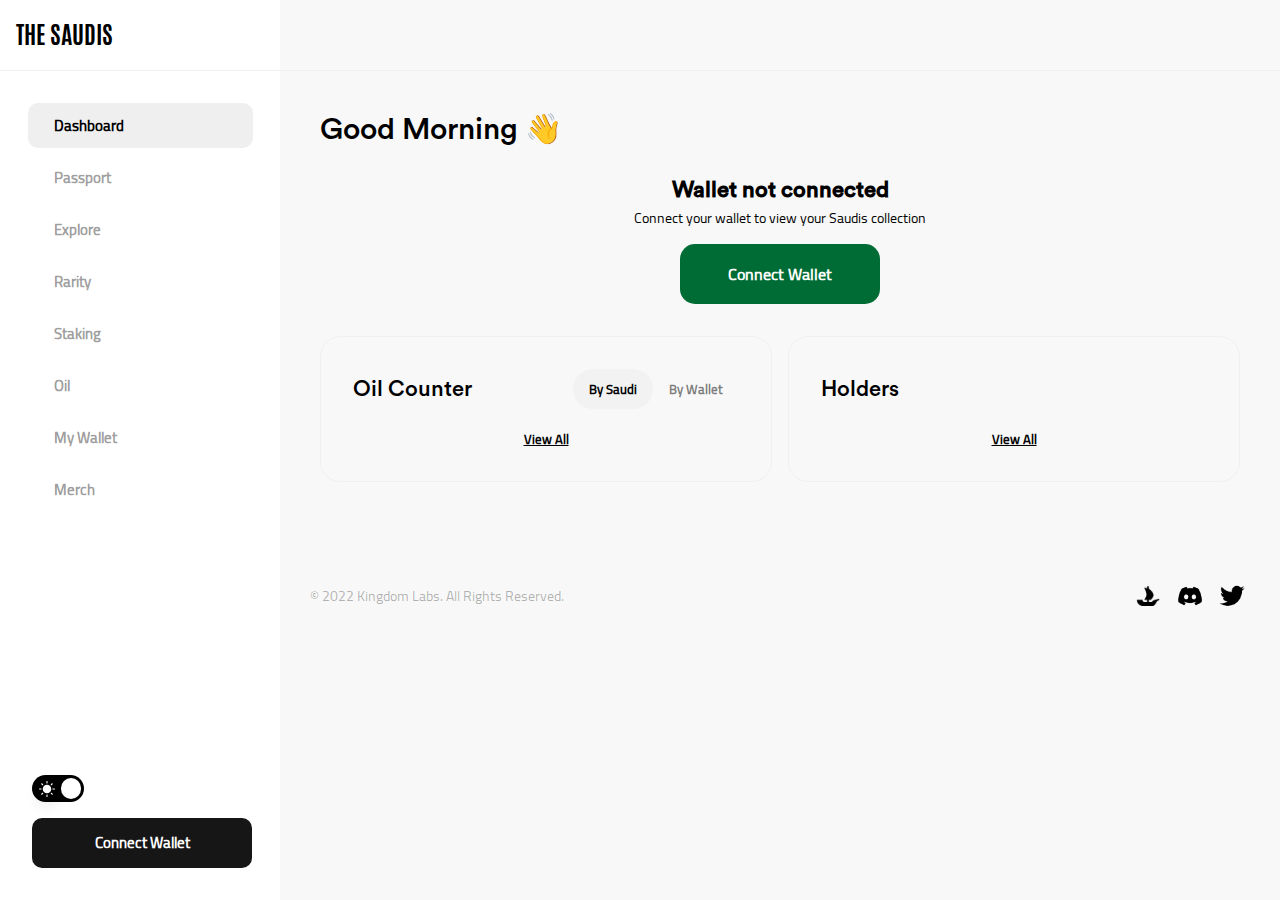
==== commit bcb36176: "deploy" ====
--- a/index.html
+++ b/index.html
@@ -1 +1 @@
-<!doctype html><html lang="en"><head><meta charset="utf-8"/><link rel="icon" href="/favicon.png"/><meta content="initial-scale=1,minimum-scale=1,width=device-width,viewport-fit=cover,user-scalable=no,shrink-to-fit=no" name="viewport"/><meta name="theme-color" content="#006C35"/><meta name="robots" content="noindex"/><meta name="description" content=""/><link rel="apple-touch-icon" href="/favicon.png"/><link rel="manifest" href="/manifest.json"/><style>body{background:#eeebf0}#root:empty{position:absolute;top:calc(50% - 1.5em);left:calc(50% - 1.5em);width:3em;height:3em;border:.3em solid rgba(0,0,0,.1);border-left:.3em solid #006c35;border-radius:50%;animation:load 1.1s infinite linear}@keyframes load{0%{transform:rotate(0)}100%{transform:rotate(360deg)}}</style><title>The Saudis</title><script defer="defer" src="/static/js/main.c18c3bf6.js"></script><link href="/static/css/main.8e4e2b5b.css" rel="stylesheet"></head><body><noscript>You need to enable JavaScript to run this app.</noscript><div id="root"></div></body></html>+<!doctype html><html lang="en"><head><meta charset="utf-8"/><link rel="icon" href="/favicon.png"/><meta content="initial-scale=1,minimum-scale=1,width=device-width,viewport-fit=cover,user-scalable=no,shrink-to-fit=no" name="viewport"/><meta name="theme-color" content="#006C35"/><meta name="robots" content="noindex"/><meta name="description" content=""/><link rel="apple-touch-icon" href="/favicon.png"/><link rel="manifest" href="/manifest.json"/><style>body{background:#eeebf0}#root:empty{position:absolute;top:calc(50% - 1.5em);left:calc(50% - 1.5em);width:3em;height:3em;border:.3em solid rgba(0,0,0,.1);border-left:.3em solid #006c35;border-radius:50%;animation:load 1.1s infinite linear}@keyframes load{0%{transform:rotate(0)}100%{transform:rotate(360deg)}}</style><title>The Saudis</title><script defer="defer" src="/static/js/main.4023780d.js"></script><link href="/static/css/main.b33d2982.css" rel="stylesheet"></head><body><noscript>You need to enable JavaScript to run this app.</noscript><div id="root"></div></body></html>--- a/static/css/main.b33d2982.css
+++ b/static/css/main.b33d2982.css
@@ -0,0 +1,3 @@
+/*
+! tailwindcss v3.2.4 | MIT License | https://tailwindcss.com
+*/*,:after,:before{border:0 solid #e5e7eb;box-sizing:border-box}:after,:before{--tw-content:""}html{-webkit-text-size-adjust:100%;-webkit-font-feature-settings:normal;font-feature-settings:normal;font-family:Circular,sans-serif;line-height:1.5;tab-size:4}body{line-height:inherit;margin:0}hr{border-top-width:1px;color:inherit;height:0}abbr:where([title]){-webkit-text-decoration:underline dotted;text-decoration:underline dotted}h1,h2,h3,h4,h5,h6{font-size:inherit;font-weight:inherit}a{color:inherit;text-decoration:inherit}b,strong{font-weight:bolder}code,kbd,pre,samp{font-family:ui-monospace,SFMono-Regular,Menlo,Monaco,Consolas,Liberation Mono,Courier New,monospace;font-size:1em}small{font-size:80%}sub,sup{font-size:75%;line-height:0;position:relative;vertical-align:baseline}sub{bottom:-.25em}sup{top:-.5em}table{border-collapse:collapse;border-color:inherit;text-indent:0}button,input,optgroup,select,textarea{color:inherit;font-family:inherit;font-size:100%;font-weight:inherit;line-height:inherit;margin:0;padding:0}button,select{text-transform:none}[type=button],[type=reset],[type=submit],button{-webkit-appearance:button;background-color:transparent;background-image:none}:-moz-focusring{outline:auto}:-moz-ui-invalid{box-shadow:none}progress{vertical-align:baseline}::-webkit-inner-spin-button,::-webkit-outer-spin-button{height:auto}[type=search]{-webkit-appearance:textfield;outline-offset:-2px}::-webkit-search-decoration{-webkit-appearance:none}::-webkit-file-upload-button{-webkit-appearance:button;font:inherit}summary{display:list-item}blockquote,dd,dl,figure,h1,h2,h3,h4,h5,h6,hr,p,pre{margin:0}fieldset{margin:0}fieldset,legend{padding:0}menu,ol,ul{list-style:none;margin:0;padding:0}textarea{resize:vertical}input::-webkit-input-placeholder,textarea::-webkit-input-placeholder{color:#9ca3af;opacity:1}input::placeholder,textarea::placeholder{color:#9ca3af;opacity:1}[role=button],button{cursor:pointer}:disabled{cursor:default}audio,canvas,embed,iframe,img,object,svg,video{display:block;vertical-align:middle}img,video{height:auto;max-width:100%}[hidden]{display:none}html{-webkit-tap-highlight-color:transparent;font-family:Cairo,ui-serif}*,:after,:before{--tw-border-spacing-x:0;--tw-border-spacing-y:0;--tw-translate-x:0;--tw-translate-y:0;--tw-rotate:0;--tw-skew-x:0;--tw-skew-y:0;--tw-scale-x:1;--tw-scale-y:1;--tw-pan-x: ;--tw-pan-y: ;--tw-pinch-zoom: ;--tw-scroll-snap-strictness:proximity;--tw-ordinal: ;--tw-slashed-zero: ;--tw-numeric-figure: ;--tw-numeric-spacing: ;--tw-numeric-fraction: ;--tw-ring-inset: ;--tw-ring-offset-width:0px;--tw-ring-offset-color:#fff;--tw-ring-color:rgba(59,130,246,.5);--tw-ring-offset-shadow:0 0 #0000;--tw-ring-shadow:0 0 #0000;--tw-shadow:0 0 #0000;--tw-shadow-colored:0 0 #0000;--tw-blur: ;--tw-brightness: ;--tw-contrast: ;--tw-grayscale: ;--tw-hue-rotate: ;--tw-invert: ;--tw-saturate: ;--tw-sepia: ;--tw-drop-shadow: ;--tw-backdrop-blur: ;--tw-backdrop-brightness: ;--tw-backdrop-contrast: ;--tw-backdrop-grayscale: ;--tw-backdrop-hue-rotate: ;--tw-backdrop-invert: ;--tw-backdrop-opacity: ;--tw-backdrop-saturate: ;--tw-backdrop-sepia: }::-webkit-backdrop{--tw-border-spacing-x:0;--tw-border-spacing-y:0;--tw-translate-x:0;--tw-translate-y:0;--tw-rotate:0;--tw-skew-x:0;--tw-skew-y:0;--tw-scale-x:1;--tw-scale-y:1;--tw-pan-x: ;--tw-pan-y: ;--tw-pinch-zoom: ;--tw-scroll-snap-strictness:proximity;--tw-ordinal: ;--tw-slashed-zero: ;--tw-numeric-figure: ;--tw-numeric-spacing: ;--tw-numeric-fraction: ;--tw-ring-inset: ;--tw-ring-offset-width:0px;--tw-ring-offset-color:#fff;--tw-ring-color:rgba(59,130,246,.5);--tw-ring-offset-shadow:0 0 #0000;--tw-ring-shadow:0 0 #0000;--tw-shadow:0 0 #0000;--tw-shadow-colored:0 0 #0000;--tw-blur: ;--tw-brightness: ;--tw-contrast: ;--tw-grayscale: ;--tw-hue-rotate: ;--tw-invert: ;--tw-saturate: ;--tw-sepia: ;--tw-drop-shadow: ;--tw-backdrop-blur: ;--tw-backdrop-brightness: ;--tw-backdrop-contrast: ;--tw-backdrop-grayscale: ;--tw-backdrop-hue-rotate: ;--tw-backdrop-invert: ;--tw-backdrop-opacity: ;--tw-backdrop-saturate: ;--tw-backdrop-sepia: }::backdrop{--tw-border-spacing-x:0;--tw-border-spacing-y:0;--tw-translate-x:0;--tw-translate-y:0;--tw-rotate:0;--tw-skew-x:0;--tw-skew-y:0;--tw-scale-x:1;--tw-scale-y:1;--tw-pan-x: ;--tw-pan-y: ;--tw-pinch-zoom: ;--tw-scroll-snap-strictness:proximity;--tw-ordinal: ;--tw-slashed-zero: ;--tw-numeric-figure: ;--tw-numeric-spacing: ;--tw-numeric-fraction: ;--tw-ring-inset: ;--tw-ring-offset-width:0px;--tw-ring-offset-color:#fff;--tw-ring-color:rgba(59,130,246,.5);--tw-ring-offset-shadow:0 0 #0000;--tw-ring-shadow:0 0 #0000;--tw-shadow:0 0 #0000;--tw-shadow-colored:0 0 #0000;--tw-blur: ;--tw-brightness: ;--tw-contrast: ;--tw-grayscale: ;--tw-hue-rotate: ;--tw-invert: ;--tw-saturate: ;--tw-sepia: ;--tw-drop-shadow: ;--tw-backdrop-blur: ;--tw-backdrop-brightness: ;--tw-backdrop-contrast: ;--tw-backdrop-grayscale: ;--tw-backdrop-hue-rotate: ;--tw-backdrop-invert: ;--tw-backdrop-opacity: ;--tw-backdrop-saturate: ;--tw-backdrop-sepia: }.container{width:100%}@media (min-width:640px){.container{max-width:640px}}@media (min-width:768px){.container{max-width:768px}}@media (min-width:1024px){.container{max-width:1024px}}@media (min-width:1280px){.container{max-width:1280px}}@media (min-width:1536px){.container{max-width:1536px}}.sr-only{clip:rect(0,0,0,0);border-width:0;height:1px;margin:-1px;overflow:hidden;padding:0;position:absolute;white-space:nowrap;width:1px}.pointer-events-none{pointer-events:none}.invisible{visibility:hidden}.fixed{position:fixed}.absolute{position:absolute}.relative{position:relative}.inset-0{bottom:0;top:0}.inset-0,.inset-x-0{left:0;right:0}.inset-y-0{bottom:0;top:0}.left-\[15px\]{left:15px}.top-\[18px\]{top:18px}.top-0{top:0}.right-0{right:0}.left-0{left:0}.top-full{top:100%}.bottom-0{bottom:0}.left-\[6\%\]{left:6%}.left-\[28\%\]{left:28%}.top-\[32\%\]{top:32%}.right-\[8\%\]{right:8%}.top-\[50\%\]{top:50%}.left-\[50\%\]{left:50%}.right-\[20px\]{right:20px}.top-\[15px\]{top:15px}.left-\[50px\]{left:50px}.left-\[195px\]{left:195px}.left-\[40px\]{left:40px}.left-\[185px\]{left:185px}.top-\[13px\]{top:13px}.right-\[13px\]{right:13px}.z-40{z-index:40}.z-10{z-index:10}.z-50{z-index:50}.m-6{margin:1.5rem}.m-0{margin:0}.mx-4{margin-left:1rem;margin-right:1rem}.-my-\[2px\]{margin-bottom:-2px;margin-top:-2px}.my-4{margin-bottom:1rem;margin-top:1rem}.my-8{margin-bottom:2rem;margin-top:2rem}.-mx-6{margin-left:-1.5rem;margin-right:-1.5rem}.my-\[15px\]{margin-bottom:15px;margin-top:15px}.mx-\[20px\]{margin-left:20px;margin-right:20px}.mx-\[27px\]{margin-left:27px;margin-right:27px}.-my-\[14px\]{margin-bottom:-14px;margin-top:-14px}.mx-\[25px\]{margin-left:25px;margin-right:25px}.mx-\[30px\]{margin-left:30px;margin-right:30px}.mt-4{margin-top:1rem}.mb-\[64px\]{margin-bottom:64px}.mt-10{margin-top:2.5rem}.ml-8{margin-left:2rem}.ml-2{margin-left:.5rem}.ml-4{margin-left:1rem}.mt-px{margin-top:1px}.mr-2{margin-right:.5rem}.mt-2{margin-top:.5rem}.mt-3{margin-top:.75rem}.mb-1{margin-bottom:.25rem}.-ml-4{margin-left:-1rem}.mb-3{margin-bottom:.75rem}.mr-4{margin-right:1rem}.ml-1{margin-left:.25rem}.mt-\[15px\]{margin-top:15px}.ml-\[5px\]{margin-left:5px}.ml-\[1px\]{margin-left:1px}.mb-4{margin-bottom:1rem}.mb-6{margin-bottom:1.5rem}.mt-8{margin-top:2rem}.mb-2{margin-bottom:.5rem}.mb-\[8px\]{margin-bottom:8px}.mb-\[7px\]{margin-bottom:7px}.mr-\[2px\]{margin-right:2px}.ml-\[2px\]{margin-left:2px}.mb-3\.5{margin-bottom:.875rem}.mt-\[32px\]{margin-top:32px}.ml-\[36px\]{margin-left:36px}.mb-\[20px\]{margin-bottom:20px}.mb-\[105px\]{margin-bottom:105px}.mt-\[18px\]{margin-top:18px}.mb-\[16px\]{margin-bottom:16px}.mr-\[6px\]{margin-right:6px}.ml-\[12px\]{margin-left:12px}.mt-\[30px\]{margin-top:30px}.mt-\[17px\]{margin-top:17px}.mt-\[20px\]{margin-top:20px}.ml-\[9px\]{margin-left:9px}.ml-\[10px\]{margin-left:10px}.ml-\[8px\]{margin-left:8px}.mb-\[5px\]{margin-bottom:5px}.mt-\[27px\]{margin-top:27px}.ml-\[4px\]{margin-left:4px}.mt-\[25px\]{margin-top:25px}.mb-8{margin-bottom:2rem}.mt-16{margin-top:4rem}.mb-16{margin-bottom:4rem}.mr-3{margin-right:.75rem}.ml-\[15px\]{margin-left:15px}.mt-\[10px\]{margin-top:10px}.mt-\[19px\]{margin-top:19px}.mb-\[253px\]{margin-bottom:253px}.ml-\[16px\]{margin-left:16px}.mr-\[42px\]{margin-right:42px}.mt-\[47px\]{margin-top:47px}.mt-\[36px\]{margin-top:36px}.ml-\[27px\]{margin-left:27px}.mt-\[105px\]{margin-top:105px}.mb-\[50px\]{margin-bottom:50px}.ml-\[42px\]{margin-left:42px}.mt-\[28px\]{margin-top:28px}.mt-\[21px\]{margin-top:21px}.mr-\[20px\]{margin-right:20px}.mt-\[78px\]{margin-top:78px}.mb-\[30px\]{margin-bottom:30px}.mr-\[15px\]{margin-right:15px}.-mb-\[20px\]{margin-bottom:-20px}.ml-\[34px\]{margin-left:34px}.mt-\[16px\]{margin-top:16px}.mr-\[35px\]{margin-right:35px}.mb-\[22px\]{margin-bottom:22px}.-mt-\[20px\]{margin-top:-20px}.mt-\[5px\]{margin-top:5px}.mt-\[147px\]{margin-top:147px}.mb-\[40px\]{margin-bottom:40px}.mb-\[100px\]{margin-bottom:100px}.mt-\[145px\]{margin-top:145px}.mt-\[42px\]{margin-top:42px}.mt-\[37px\]{margin-top:37px}.ml-\[13px\]{margin-left:13px}.mt-\[24px\]{margin-top:24px}.mt-\[11px\]{margin-top:11px}.mr-\[11px\]{margin-right:11px}.mt-\[130px\]{margin-top:130px}.mt-\[108px\]{margin-top:108px}.mr-\[310px\]{margin-right:310px}.mt-\[100px\]{margin-top:100px}.mt-\[44px\]{margin-top:44px}.ml-\[30px\]{margin-left:30px}.mt-\[22px\]{margin-top:22px}.mb-\[33px\]{margin-bottom:33px}.mb-10{margin-bottom:2.5rem}.mt-\[8px\]{margin-top:8px}.mb-\[45px\]{margin-bottom:45px}.ml-\[20px\]{margin-left:20px}.mb-\[10px\]{margin-bottom:10px}.mt-\[2px\]{margin-top:2px}.ml-\[14px\]{margin-left:14px}.mt-\[34px\]{margin-top:34px}.ml-\[28px\]{margin-left:28px}.mr-\[28px\]{margin-right:28px}.mr-\[30px\]{margin-right:30px}.mt-\[70px\]{margin-top:70px}.inline-block{display:inline-block}.inline{display:inline}.flex{display:flex}.inline-flex{display:inline-flex}.grid{display:grid}.hidden{display:none}.h-\[50px\]{height:50px}.h-4{height:1rem}.h-\[200px\]{height:200px}.h-6{height:1.5rem}.h-5{height:1.25rem}.h-9{height:2.25rem}.h-8{height:2rem}.h-\[70px\]{height:70px}.h-16{height:4rem}.h-\[15px\]{height:15px}.h-\[2\.5rem\]{height:2.5rem}.h-\[40px\]{height:40px}.h-\[85px\]{height:85px}.h-fit{height:-webkit-fit-content;height:-moz-fit-content;height:fit-content}.h-\[3\.75rem\]{height:3.75rem}.h-\[45px\]{height:45px}.h-full{height:100%}.h-\[71px\]{height:71px}.h-\[21px\]{height:21px}.h-\[20px\]{height:20px}.h-\[150px\]{height:150px}.h-\[75px\]{height:75px}.h-\[250px\]{height:250px}.h-\[60px\]{height:60px}.h-\[450px\]{height:450px}.h-\[400px\]{height:400px}.h-\[110px\]{height:110px}.h-screen{height:100vh}.h-48{height:12rem}.h-\[30px\]{height:30px}.h-\[100px\]{height:100px}.h-\[66px\]{height:66px}.h-\[16px\]{height:16px}.h-\[22px\]{height:22px}.h-\[12px\]{height:12px}.h-\[18px\]{height:18px}.h-\[13px\]{height:13px}.h-\[32px\]{height:32px}.h-\[35px\]{height:35px}.min-h-screen{min-height:100vh}.min-h-\[100px\]{min-height:100px}.min-h-\[20px\]{min-height:20px}.w-full{width:100%}.w-4{width:1rem}.w-\[200px\]{width:200px}.w-6{width:1.5rem}.w-\[220px\]{width:220px}.w-9{width:2.25rem}.w-8{width:2rem}.w-\[65px\]{width:65px}.w-\[15px\]{width:15px}.w-\[2\.5rem\]{width:2.5rem}.w-\[50px\]{width:50px}.w-\[3\.75rem\]{width:3.75rem}.w-\[225px\]{width:225px}.w-\[280px\]{width:280px}.w-\[52px\]{width:52px}.w-\[30px\]{width:30px}.w-\[25px\]{width:25px}.w-\[40px\]{width:40px}.w-\[130px\]{width:130px}.w-\[20px\]{width:20px}.w-\[150px\]{width:150px}.w-\[185px\]{width:185px}.w-\[145px\]{width:145px}.w-fit{width:-webkit-fit-content;width:-moz-fit-content;width:fit-content}.w-\[100px\]{width:100px}.w-\[250px\]{width:250px}.w-\[70px\]{width:70px}.w-\[31\%\]{width:31%}.w-\[65\%\]{width:65%}.w-\[5\%\]{width:5%}.w-\[300px\]{width:300px}.w-\[450px\]{width:450px}.w-\[400px\]{width:400px}.w-48{width:12rem}.w-\[310px\]{width:310px}.w-\[95px\]{width:95px}.w-\[33\%\]{width:33%}.w-\[440px\]{width:440px}.w-\[60px\]{width:60px}.w-\[28px\]{width:28px}.w-\[44px\]{width:44px}.w-\[12px\]{width:12px}.w-\[18px\]{width:18px}.w-\[180px\]{width:180px}.w-\[90px\]{width:90px}.w-\[13px\]{width:13px}.w-\[35px\]{width:35px}.w-\[235px\]{width:235px}.min-w-\[8\.3rem\]{min-width:8.3rem}.min-w-\[280px\]{min-width:280px}.min-w-\[20px\]{min-width:20px}.min-w-\[40px\]{min-width:40px}.max-w-\[600px\]{max-width:600px}.max-w-\[1128px\]{max-width:1128px}.max-w-screen-xl{max-width:1280px}.max-w-screen-md{max-width:768px}.max-w-\[1200px\]{max-width:1200px}.max-w-\[1240px\]{max-width:1240px}.max-w-\[240px\]{max-width:240px}.max-w-\[500px\]{max-width:500px}.max-w-\[1448px\]{max-width:1448px}.max-w-\[350px\]{max-width:350px}.max-w-\[285px\]{max-width:285px}.max-w-\[420px\]{max-width:420px}.max-w-\[495px\]{max-width:495px}.max-w-none{max-width:none}.max-w-sm{max-width:24rem}.shrink-0{flex-shrink:0}.grow{flex-grow:1}.grow-0{flex-grow:0}.-translate-y-\[70px\]{--tw-translate-y:-70px}.-translate-y-\[70px\],.translate-x-\[22px\]{-webkit-transform:translate(var(--tw-translate-x),var(--tw-translate-y)) rotate(var(--tw-rotate)) skewX(var(--tw-skew-x)) skewY(var(--tw-skew-y)) scaleX(var(--tw-scale-x)) scaleY(var(--tw-scale-y));transform:translate(var(--tw-translate-x),var(--tw-translate-y)) rotate(var(--tw-rotate)) skewX(var(--tw-skew-x)) skewY(var(--tw-skew-y)) scaleX(var(--tw-scale-x)) scaleY(var(--tw-scale-y))}.translate-x-\[22px\]{--tw-translate-x:22px}.-translate-x-\[24px\]{--tw-translate-x:-24px}.-translate-x-\[24px\],.-translate-y-\[100px\]{-webkit-transform:translate(var(--tw-translate-x),var(--tw-translate-y)) rotate(var(--tw-rotate)) skewX(var(--tw-skew-x)) skewY(var(--tw-skew-y)) scaleX(var(--tw-scale-x)) scaleY(var(--tw-scale-y));transform:translate(var(--tw-translate-x),var(--tw-translate-y)) rotate(var(--tw-rotate)) skewX(var(--tw-skew-x)) skewY(var(--tw-skew-y)) scaleX(var(--tw-scale-x)) scaleY(var(--tw-scale-y))}.-translate-y-\[100px\]{--tw-translate-y:-100px}.-translate-y-\[50\%\]{--tw-translate-y:-50%}.-translate-x-\[50\%\],.-translate-y-\[50\%\]{-webkit-transform:translate(var(--tw-translate-x),var(--tw-translate-y)) rotate(var(--tw-rotate)) skewX(var(--tw-skew-x)) skewY(var(--tw-skew-y)) scaleX(var(--tw-scale-x)) scaleY(var(--tw-scale-y));transform:translate(var(--tw-translate-x),var(--tw-translate-y)) rotate(var(--tw-rotate)) skewX(var(--tw-skew-x)) skewY(var(--tw-skew-y)) scaleX(var(--tw-scale-x)) scaleY(var(--tw-scale-y))}.-translate-x-\[50\%\]{--tw-translate-x:-50%}.translate-x-\[150px\]{--tw-translate-x:150px}.translate-x-\[12px\],.translate-x-\[150px\]{-webkit-transform:translate(var(--tw-translate-x),var(--tw-translate-y)) rotate(var(--tw-rotate)) skewX(var(--tw-skew-x)) skewY(var(--tw-skew-y)) scaleX(var(--tw-scale-x)) scaleY(var(--tw-scale-y));transform:translate(var(--tw-translate-x),var(--tw-translate-y)) rotate(var(--tw-rotate)) skewX(var(--tw-skew-x)) skewY(var(--tw-skew-y)) scaleX(var(--tw-scale-x)) scaleY(var(--tw-scale-y))}.translate-x-\[12px\]{--tw-translate-x:12px}.translate-x-0{--tw-translate-x:0px}.rotate-180,.translate-x-0{-webkit-transform:translate(var(--tw-translate-x),var(--tw-translate-y)) rotate(var(--tw-rotate)) skewX(var(--tw-skew-x)) skewY(var(--tw-skew-y)) scaleX(var(--tw-scale-x)) scaleY(var(--tw-scale-y));transform:translate(var(--tw-translate-x),var(--tw-translate-y)) rotate(var(--tw-rotate)) skewX(var(--tw-skew-x)) skewY(var(--tw-skew-y)) scaleX(var(--tw-scale-x)) scaleY(var(--tw-scale-y))}.rotate-180{--tw-rotate:180deg}.transform{-webkit-transform:translate(var(--tw-translate-x),var(--tw-translate-y)) rotate(var(--tw-rotate)) skewX(var(--tw-skew-x)) skewY(var(--tw-skew-y)) scaleX(var(--tw-scale-x)) scaleY(var(--tw-scale-y));transform:translate(var(--tw-translate-x),var(--tw-translate-y)) rotate(var(--tw-rotate)) skewX(var(--tw-skew-x)) skewY(var(--tw-skew-y)) scaleX(var(--tw-scale-x)) scaleY(var(--tw-scale-y))}.cursor-pointer{cursor:pointer}.cursor-wait{cursor:wait}.cursor-not-allowed{cursor:not-allowed}.flex-row{flex-direction:row}.flex-col{flex-direction:column}.flex-wrap{flex-wrap:wrap}.content-start{align-content:flex-start}.items-center{align-items:center}.justify-end{justify-content:flex-end}.justify-center{justify-content:center}.justify-between{justify-content:space-between}.gap-8{gap:2rem}.gap-4{gap:1rem}.gap-2{gap:.5rem}.gap-\[1rem\]{gap:1rem}.gap-\[8px\]{gap:8px}.gap-\[30px\]{gap:30px}.gap-\[20px\]{gap:20px}.gap-\[15px\]{gap:15px}.self-end{align-self:flex-end}.self-center{align-self:center}.overflow-hidden{overflow:hidden}.overflow-scroll{overflow:scroll}.overflow-x-hidden{overflow-x:hidden}.overflow-y-scroll{overflow-y:scroll}.rounded-full{border-radius:9999px}.rounded-\[20px\]{border-radius:20px}.rounded-\[1\.25rem\]{border-radius:1.25rem}.rounded-\[10px\]{border-radius:10px}.rounded-md{border-radius:.375rem}.rounded-\[15px\]{border-radius:15px}.rounded-2xl{border-radius:1rem}.rounded-\[100px\]{border-radius:100px}.rounded-\[125px\]{border-radius:125px}.rounded-\[24px\]{border-radius:24px}.rounded-\[14px\]{border-radius:14px}.rounded-sm{border-radius:.125rem}.rounded-b-\[100px\]{border-bottom-left-radius:100px;border-bottom-right-radius:100px}.border{border-width:1px}.border-2{border-width:2px}.border-\[5px\]{border-width:5px}.border-\[2px\]{border-width:2px}.border-b{border-bottom-width:1px}.border-t{border-top-width:1px}.border-r-\[3px\]{border-right-width:3px}.border-b-\[3px\]{border-bottom-width:3px}.border-saudi-border{--tw-border-opacity:1;border-color:rgb(238 240 243/var(--tw-border-opacity))}.border-white{--tw-border-opacity:1;border-color:rgb(255 255 255/var(--tw-border-opacity))}.border-\[\#EAEAEA\]{--tw-border-opacity:1;border-color:rgb(234 234 234/var(--tw-border-opacity))}.border-black{--tw-border-opacity:1;border-color:rgb(0 0 0/var(--tw-border-opacity))}.border-transparent{border-color:transparent}.border-\[\#9E9E9E\]{--tw-border-opacity:1;border-color:rgb(158 158 158/var(--tw-border-opacity))}.border-\[\#EEEEEE\]{--tw-border-opacity:1;border-color:rgb(238 238 238/var(--tw-border-opacity))}.border-\[\#0F6D38\]{--tw-border-opacity:1;border-color:rgb(15 109 56/var(--tw-border-opacity))}.border-\[\#F1B0D0\]{--tw-border-opacity:1;border-color:rgb(241 176 208/var(--tw-border-opacity))}.border-saudi-green{--tw-border-opacity:1;border-color:rgb(0 108 53/var(--tw-border-opacity))}.border-opacity-10{--tw-border-opacity:0.1}.bg-\[\#F8F8F8\]{--tw-bg-opacity:1;background-color:rgb(248 248 248/var(--tw-bg-opacity))}.bg-\[\#EFEFEF\]{--tw-bg-opacity:1;background-color:rgb(239 239 239/var(--tw-bg-opacity))}.bg-white{--tw-bg-opacity:1;background-color:rgb(255 255 255/var(--tw-bg-opacity))}.bg-\[\#161616\]{--tw-bg-opacity:1;background-color:rgb(22 22 22/var(--tw-bg-opacity))}.bg-saudi-gray{--tw-bg-opacity:1;background-color:rgb(239 239 249/var(--tw-bg-opacity))}.bg-neutral-100{--tw-bg-opacity:1;background-color:rgb(245 245 245/var(--tw-bg-opacity))}.bg-\[\#F2F2F2\]{--tw-bg-opacity:1;background-color:rgb(242 242 242/var(--tw-bg-opacity))}.bg-black{--tw-bg-opacity:1;background-color:rgb(0 0 0/var(--tw-bg-opacity))}.bg-saudi-green{--tw-bg-opacity:1;background-color:rgb(0 108 53/var(--tw-bg-opacity))}.bg-\[\#F0F0F0\]{--tw-bg-opacity:1;background-color:rgb(240 240 240/var(--tw-bg-opacity))}.bg-\[\#F0E4E7\]{--tw-bg-opacity:1;background-color:rgb(240 228 231/var(--tw-bg-opacity))}.bg-\[\#F2CB6F\]{--tw-bg-opacity:1;background-color:rgb(242 203 111/var(--tw-bg-opacity))}.bg-\[\#1F2123\]{--tw-bg-opacity:1;background-color:rgb(31 33 35/var(--tw-bg-opacity))}.bg-\[\#33785D\]{--tw-bg-opacity:1;background-color:rgb(51 120 93/var(--tw-bg-opacity))}.bg-\[\#383838\]{--tw-bg-opacity:1;background-color:rgb(56 56 56/var(--tw-bg-opacity))}.bg-\[\#166709\]{--tw-bg-opacity:1;background-color:rgb(22 103 9/var(--tw-bg-opacity))}.bg-saudi-green\/10{background-color:rgba(0,108,53,.1)}.bg-\[\#4AEDD9\]{--tw-bg-opacity:1;background-color:rgb(74 237 217/var(--tw-bg-opacity))}.bg-\[\#FABB00\]{--tw-bg-opacity:1;background-color:rgb(250 187 0/var(--tw-bg-opacity))}.bg-\[\#87939D\]{--tw-bg-opacity:1;background-color:rgb(135 147 157/var(--tw-bg-opacity))}.bg-\[\#37393C\]{--tw-bg-opacity:1;background-color:rgb(55 57 60/var(--tw-bg-opacity))}.bg-gray-200{--tw-bg-opacity:1;background-color:rgb(229 231 235/var(--tw-bg-opacity))}.bg-gray-900{--tw-bg-opacity:1;background-color:rgb(17 24 39/var(--tw-bg-opacity))}.bg-gray-500{--tw-bg-opacity:1;background-color:rgb(107 114 128/var(--tw-bg-opacity))}.bg-amber-900{--tw-bg-opacity:1;background-color:rgb(120 53 15/var(--tw-bg-opacity))}.bg-red-600{--tw-bg-opacity:1;background-color:rgb(220 38 38/var(--tw-bg-opacity))}.bg-orange-600{--tw-bg-opacity:1;background-color:rgb(234 88 12/var(--tw-bg-opacity))}.bg-amber-600{--tw-bg-opacity:1;background-color:rgb(217 119 6/var(--tw-bg-opacity))}.bg-yellow-500{--tw-bg-opacity:1;background-color:rgb(234 179 8/var(--tw-bg-opacity))}.bg-lime-600{--tw-bg-opacity:1;background-color:rgb(101 163 13/var(--tw-bg-opacity))}.bg-green-600{--tw-bg-opacity:1;background-color:rgb(22 163 74/var(--tw-bg-opacity))}.bg-emerald-600{--tw-bg-opacity:1;background-color:rgb(5 150 105/var(--tw-bg-opacity))}.bg-teal-600{--tw-bg-opacity:1;background-color:rgb(13 148 136/var(--tw-bg-opacity))}.bg-cyan-700{--tw-bg-opacity:1;background-color:rgb(14 116 144/var(--tw-bg-opacity))}.bg-sky-600{--tw-bg-opacity:1;background-color:rgb(2 132 199/var(--tw-bg-opacity))}.bg-blue-600{--tw-bg-opacity:1;background-color:rgb(37 99 235/var(--tw-bg-opacity))}.bg-indigo-600{--tw-bg-opacity:1;background-color:rgb(79 70 229/var(--tw-bg-opacity))}.bg-violet-600{--tw-bg-opacity:1;background-color:rgb(124 58 237/var(--tw-bg-opacity))}.bg-purple-600{--tw-bg-opacity:1;background-color:rgb(147 51 234/var(--tw-bg-opacity))}.bg-fuchsia-600{--tw-bg-opacity:1;background-color:rgb(192 38 211/var(--tw-bg-opacity))}.bg-pink-600{--tw-bg-opacity:1;background-color:rgb(219 39 119/var(--tw-bg-opacity))}.bg-rose-600{--tw-bg-opacity:1;background-color:rgb(225 29 72/var(--tw-bg-opacity))}.bg-gray-600{--tw-bg-opacity:1;background-color:rgb(75 85 99/var(--tw-bg-opacity))}.bg-\[\#f2f2f2\]{--tw-bg-opacity:1;background-color:rgb(242 242 242/var(--tw-bg-opacity))}.bg-saudi-green\/30{background-color:rgba(0,108,53,.3)}.bg-gray-300{--tw-bg-opacity:1;background-color:rgb(209 213 219/var(--tw-bg-opacity))}.bg-\[\#BF7429\]{--tw-bg-opacity:1;background-color:rgb(191 116 41/var(--tw-bg-opacity))}.bg-\[\#EBEBEC\]{--tw-bg-opacity:1;background-color:rgb(235 235 236/var(--tw-bg-opacity))}.bg-opacity-20{--tw-bg-opacity:0.2}.bg-opacity-10{--tw-bg-opacity:0.1}.bg-opacity-50{--tw-bg-opacity:0.5}.fill-current{fill:currentColor}.object-cover{object-fit:cover}.p-4{padding:1rem}.p-2{padding:.5rem}.p-8{padding:2rem}.p-\[3px\]{padding:3px}.p-6{padding:1.5rem}.p-\[40px\]{padding:40px}.p-\[30px\]{padding:30px}.p-\[45px\]{padding:45px}.p-\[20px\]{padding:20px}.p-\[13px\]{padding:13px}.p-\[25px\]{padding:25px}.p-1{padding:.25rem}.px-\[30px\]{padding-left:30px;padding-right:30px}.py-\[0\.6rem\]{padding-bottom:.6rem;padding-top:.6rem}.px-4{padding-left:1rem;padding-right:1rem}.py-2\.5{padding-bottom:.625rem;padding-top:.625rem}.py-2{padding-bottom:.5rem;padding-top:.5rem}.py-4{padding-bottom:1rem;padding-top:1rem}.px-6{padding-left:1.5rem;padding-right:1.5rem}.py-5{padding-bottom:1.25rem;padding-top:1.25rem}.px-\[20px\]{padding-left:20px;padding-right:20px}.py-\[10px\]{padding-bottom:10px;padding-top:10px}.px-8{padding-left:2rem;padding-right:2rem}.py-\[30px\]{padding-bottom:30px;padding-top:30px}.px-\[10px\]{padding-left:10px;padding-right:10px}.px-0\.5{padding-left:.125rem;padding-right:.125rem}.px-0{padding-left:0;padding-right:0}.py-\[16px\]{padding-bottom:16px;padding-top:16px}.pl-10{padding-left:2.5rem}.pr-7{padding-right:1.75rem}.pt-24{padding-top:6rem}.pb-10{padding-bottom:2.5rem}.pt-\[70px\]{padding-top:70px}.pl-3{padding-left:.75rem}.pr-4{padding-right:1rem}.pl-\[26px\]{padding-left:26px}.pt-20{padding-top:5rem}.pr-\[1px\]{padding-right:1px}.pt-\[1px\]{padding-top:1px}.pt-\[243px\]{padding-top:243px}.pr-\[20px\]{padding-right:20px}.pt-\[123px\]{padding-top:123px}.pb-\[110px\]{padding-bottom:110px}.pt-\[135px\]{padding-top:135px}.pb-\[115px\]{padding-bottom:115px}.pl-\[20px\]{padding-left:20px}.pt-\[104px\]{padding-top:104px}.pl-6{padding-left:1.5rem}.pt-\[4px\]{padding-top:4px}.pb-2{padding-bottom:.5rem}.pb-\[10px\]{padding-bottom:10px}.pt-\[30px\]{padding-top:30px}.pb-\[33px\]{padding-bottom:33px}.text-left{text-align:left}.text-center{text-align:center}.text-right{text-align:right}.font-sans{font-family:Circular,sans-serif}.font-antonio{font-family:Antonio,sans-serif}.font-\[Circular\]{font-family:Circular}.font-\[Book\]{font-family:Book}.font-minusio{font-family:Minusio,sans-serif}.font-\[Cairo\]{font-family:Cairo}.text-\[14px\]{font-size:14px}.text-\[15px\]{font-size:15px}.text-sm{font-size:.875rem;line-height:1.25rem}.text-xs{font-size:.75rem;line-height:1rem}.text-\[13px\]{font-size:13px}.text-\[22px\]{font-size:22px}.text-3xl{font-size:1.875rem;line-height:2.25rem}.text-\[16px\]{font-size:16px}.text-2xl{font-size:1.5rem;line-height:2rem}.text-4xl{font-size:2.25rem;line-height:2.5rem}.text-\[12px\]{font-size:12px}.text-\[40px\]{font-size:40px}.text-\[20px\]{font-size:20px}.text-\[25px\]{font-size:25px}.text-\[26px\]{font-size:26px}.text-\[125px\]{font-size:125px}.text-\[50px\]{font-size:50px}.text-\[30px\]{font-size:30px}.text-\[18px\]{font-size:18px}.text-\[35px\]{font-size:35px}.text-lg{font-size:1.125rem}.text-lg,.text-xl{line-height:1.75rem}.text-xl{font-size:1.25rem}.font-normal{font-weight:400}.font-semibold{font-weight:600}.font-bold{font-weight:700}.font-medium{font-weight:500}.font-\[450\]{font-weight:450}.font-\[400\]{font-weight:400}.leading-6{line-height:1.5rem}.leading-5{line-height:1.25rem}.leading-\[32px\]{line-height:32px}.leading-\[19px\]{line-height:19px}.leading-\[33px\]{line-height:33px}.leading-\[28px\]{line-height:28px}.leading-\[20px\]{line-height:20px}.leading-\[18px\]{line-height:18px}.leading-\[75px\]{line-height:75px}.leading-\[50px\]{line-height:50px}.leading-\[23px\]{line-height:23px}.leading-\[44px\]{line-height:44px}.leading-\[63px\]{line-height:63px}.leading-\[37px\]{line-height:37px}.leading-\[38px\]{line-height:38px}.leading-\[24px\]{line-height:24px}.leading-\[51px\]{line-height:51px}.leading-\[22px\]{line-height:22px}.leading-\[40px\]{line-height:40px}.leading-\[17px\]{line-height:17px}.leading-none{line-height:1}.leading-tight{line-height:1.25}.text-black{--tw-text-opacity:1;color:rgb(0 0 0/var(--tw-text-opacity))}.text-saudi-green{--tw-text-opacity:1;color:rgb(0 108 53/var(--tw-text-opacity))}.text-white{--tw-text-opacity:1;color:rgb(255 255 255/var(--tw-text-opacity))}.text-black\/30{color:rgba(0,0,0,.3)}.text-white\/50{color:hsla(0,0%,100%,.5)}.text-black\/50{color:rgba(0,0,0,.5)}.text-\[15x\]{color:15x}.text-\[\#1D9BF0\]{--tw-text-opacity:1;color:rgb(29 155 240/var(--tw-text-opacity))}.text-black\/40{color:rgba(0,0,0,.4)}.text-\[\#007AFF\]{--tw-text-opacity:1;color:rgb(0 122 255/var(--tw-text-opacity))}.text-gray-900{--tw-text-opacity:1;color:rgb(17 24 39/var(--tw-text-opacity))}.text-gray-400{--tw-text-opacity:1;color:rgb(156 163 175/var(--tw-text-opacity))}.text-gray-300{--tw-text-opacity:1;color:rgb(209 213 219/var(--tw-text-opacity))}.underline{text-decoration-line:underline}.opacity-30{opacity:.3}.opacity-50{opacity:.5}.opacity-10{opacity:.1}.opacity-20{opacity:.2}.shadow-lg{--tw-shadow:0 10px 15px -3px rgba(0,0,0,.1),0 4px 6px -4px rgba(0,0,0,.1);--tw-shadow-colored:0 10px 15px -3px var(--tw-shadow-color),0 4px 6px -4px var(--tw-shadow-color)}.shadow-\[0px_1px_7px_2px_rgba\(0\2c 0\2c 0\2c 0\.2\)\],.shadow-lg{box-shadow:0 0 #0000,0 0 #0000,var(--tw-shadow);box-shadow:var(--tw-ring-offset-shadow,0 0 #0000),var(--tw-ring-shadow,0 0 #0000),var(--tw-shadow)}.shadow-\[0px_1px_7px_2px_rgba\(0\2c 0\2c 0\2c 0\.2\)\]{--tw-shadow:0px 1px 7px 2px rgba(0,0,0,.2);--tw-shadow-colored:0px 1px 7px 2px var(--tw-shadow-color)}.ring-0{--tw-ring-offset-shadow:var(--tw-ring-inset) 0 0 0 var(--tw-ring-offset-width) var(--tw-ring-offset-color);--tw-ring-shadow:var(--tw-ring-inset) 0 0 0 calc(var(--tw-ring-offset-width)) var(--tw-ring-color);box-shadow:var(--tw-ring-offset-shadow),var(--tw-ring-shadow),0 0 #0000;box-shadow:var(--tw-ring-offset-shadow),var(--tw-ring-shadow),var(--tw-shadow,0 0 #0000)}.filter{-webkit-filter:var(--tw-blur) var(--tw-brightness) var(--tw-contrast) var(--tw-grayscale) var(--tw-hue-rotate) var(--tw-invert) var(--tw-saturate) var(--tw-sepia) var(--tw-drop-shadow);filter:var(--tw-blur) var(--tw-brightness) var(--tw-contrast) var(--tw-grayscale) var(--tw-hue-rotate) var(--tw-invert) var(--tw-saturate) var(--tw-sepia) var(--tw-drop-shadow)}.transition{transition-duration:.15s;transition-property:color,background-color,border-color,text-decoration-color,fill,stroke,opacity,box-shadow,-webkit-transform,-webkit-filter,-webkit-backdrop-filter;transition-property:color,background-color,border-color,text-decoration-color,fill,stroke,opacity,box-shadow,transform,filter,backdrop-filter;transition-property:color,background-color,border-color,text-decoration-color,fill,stroke,opacity,box-shadow,transform,filter,backdrop-filter,-webkit-transform,-webkit-filter,-webkit-backdrop-filter;transition-timing-function:cubic-bezier(.4,0,.2,1)}.transition-all{transition-duration:.15s;transition-property:all;transition-timing-function:cubic-bezier(.4,0,.2,1)}.transition-colors{transition-duration:.15s;transition-property:color,background-color,border-color,text-decoration-color,fill,stroke;transition-timing-function:cubic-bezier(.4,0,.2,1)}.duration-200{transition-duration:.2s}.ease-in-out{transition-timing-function:cubic-bezier(.4,0,.2,1)}@font-face{font-family:Circular;src:url(/static/media/circular-std-medium.9ffafeddf192e8c8a111.otf) format("opentype")}@font-face{font-family:Book;src:url(/static/media/circular-book.9048137056e4347dbbd5.otf) format("opentype")}@font-face{font-family:Cairo;src:url(/static/media/cairo-regular.c12e6ac21d69099c257f.ttf)}@font-face{font-family:Antonio;font-weight:600;src:url(/static/media/antonio-regular.e560db7c85bc7d159138.ttf)}@font-face{font-family:Antonio;font-weight:500;src:url(/static/media/antonio-light.bc423f34342776c96ce2.ttf)}@font-face{font-family:Antonio;font-weight:700;src:url(/static/media/antonio-bold.7c89038493d2f1ce9ce6.ttf)}@font-face{font-family:Minusio;src:url(/static/media/minusio.bedb990d802a7fd04c23.ttf)}body{font-size:.875rem;height:100vh;line-height:1.25rem;padding-bottom:env(safe-area-inset-bottom)}.icon-spin{-webkit-animation:icon-spin 1s linear infinite;animation:icon-spin 1s linear infinite;display:inline-block}@-webkit-keyframes icon-spin{0%{-webkit-transform:rotate(0deg);transform:rotate(0deg)}to{-webkit-transform:rotate(359deg);transform:rotate(359deg)}}@keyframes icon-spin{0%{-webkit-transform:rotate(0deg);transform:rotate(0deg)}to{-webkit-transform:rotate(359deg);transform:rotate(359deg)}}.hide-scrollbar::-webkit-scrollbar{display:none}.hide-scrollbar{-ms-overflow-style:none;scrollbar-width:none}.react-select__control{background-color:rgb(248 248 248/var(--tw-bg-opacity))!important;border-color:rgb(0 0 0/var(--tw-border-opacity))!important}.dark .react-select__control,.react-select__control{--tw-border-opacity:1!important;--tw-bg-opacity:1!important;border-radius:10px!important;border-width:1px!important;cursor:pointer!important;min-height:50px!important;width:150px!important}.dark .react-select__control{background-color:rgb(64 64 64/var(--tw-bg-opacity))!important;border-color:rgb(23 23 23/var(--tw-border-opacity))!important}.react-select__control:hover{--tw-bg-opacity:1!important;background-color:rgb(242 242 242/var(--tw-bg-opacity))!important}.dark .react-select__control:hover{--tw-bg-opacity:1!important;background-color:rgb(115 115 115/var(--tw-bg-opacity))!important}.form-select-errors .react-select__control{--tw-border-opacity:1!important;border-color:rgb(239 68 68/var(--tw-border-opacity))!important}.react-select__control--is-focused{--tw-border-opacity:1!important;--tw-shadow:0 0 #0000!important;--tw-shadow-colored:0 0 #0000!important;border-color:rgb(0 0 0/var(--tw-border-opacity))!important;box-shadow:0 0 #0000,0 0 #0000,var(--tw-shadow)!important;box-shadow:var(--tw-ring-offset-shadow,0 0 #0000),var(--tw-ring-shadow,0 0 #0000),var(--tw-shadow)!important}.react-select__value-container{padding-bottom:0!important;padding-top:0!important}.react-select__input{--tw-ring-offset-shadow:var(--tw-ring-inset) 0 0 0 var(--tw-ring-offset-width) var(--tw-ring-offset-color)!important;--tw-ring-shadow:var(--tw-ring-inset) 0 0 0 calc(var(--tw-ring-offset-width)) var(--tw-ring-color)!important;border-style:none!important;box-shadow:var(--tw-ring-offset-shadow),var(--tw-ring-shadow),0 0 #0000!important;box-shadow:var(--tw-ring-offset-shadow),var(--tw-ring-shadow),var(--tw-shadow,0 0 #0000)!important}.react-select__placeholder{--tw-text-opacity:1!important;color:rgb(0 0 0/var(--tw-text-opacity))!important}.dark .react-select__placeholder{--tw-text-opacity:1!important;color:rgb(255 255 255/var(--tw-text-opacity))!important}.react-select__single-value{color:rgb(0 0 0/var(--tw-text-opacity))!important}.dark .react-select__single-value,.react-select__single-value{--tw-text-opacity:1!important;font-size:14px!important;font-weight:400!important}.dark .react-select__single-value{color:rgb(255 255 255/var(--tw-text-opacity))!important}.react-select__menu{background-color:rgb(255 255 255/var(--tw-bg-opacity))!important}.dark .react-select__menu,.react-select__menu{--tw-bg-opacity:1!important;--tw-shadow:0 10px 15px -3px rgba(0,0,0,.1),0 4px 6px -4px rgba(0,0,0,.1)!important;--tw-shadow-colored:0 10px 15px -3px var(--tw-shadow-color),0 4px 6px -4px var(--tw-shadow-color)!important;border-radius:10px!important;box-shadow:0 0 #0000,0 0 #0000,var(--tw-shadow)!important;box-shadow:var(--tw-ring-offset-shadow,0 0 #0000),var(--tw-ring-shadow,0 0 #0000),var(--tw-shadow)!important;cursor:pointer!important;margin-top:0!important;min-width:150px!important;z-index:50!important}.dark .react-select__menu{background-color:rgb(64 64 64/var(--tw-bg-opacity))!important}.dark .react-select__option{--tw-text-opacity:1!important;color:rgb(255 255 255/var(--tw-text-opacity))!important}.react-select__option--is-selected{background-color:rgb(239 239 239/var(--tw-bg-opacity))!important;border-radius:8px!important;color:rgb(0 0 0/var(--tw-text-opacity))!important}.dark .react-select__option--is-selected,.react-select__option--is-selected{--tw-bg-opacity:1!important;--tw-text-opacity:1!important;cursor:pointer!important}.dark .react-select__option--is-selected{background-color:rgb(115 115 115/var(--tw-bg-opacity))!important;color:rgb(255 255 255/var(--tw-text-opacity))!important}.react-select__option--is-focused{background-color:rgb(248 248 248/var(--tw-bg-opacity))!important;border-radius:8px!important;color:rgb(0 0 0/var(--tw-text-opacity))!important}.dark .react-select__option--is-focused,.react-select__option--is-focused{--tw-bg-opacity:1!important;--tw-text-opacity:1!important;cursor:pointer!important}.dark .react-select__option--is-focused{background-color:rgb(82 82 82/var(--tw-bg-opacity))!important;color:rgb(255 255 255/var(--tw-text-opacity))!important}.react-select-addon-before .react-select__control{--tw-bg-opacity:1!important;background-color:rgb(243 244 246/var(--tw-bg-opacity))!important;border-bottom-right-radius:0!important;border-right-width:0!important;border-top-right-radius:0!important}.react-select-addon-before .react-select__control--is-focused{--tw-border-opacity:1!important;border-color:rgb(212 212 212/var(--tw-border-opacity))!important;border-right-width:1px!important;z-index:10!important}.react-select-addon-after .react-select__control{border-bottom-left-radius:0!important;border-top-left-radius:0!important}.react-select--is-disabled .react-select__control{--tw-bg-opacity:1!important;background-color:rgb(248 248 248/var(--tw-bg-opacity))!important;pointer-events:auto!important}.dark .react-select--is-disabled .react-select__control{--tw-bg-opacity:1!important;background-color:rgb(64 64 64/var(--tw-bg-opacity))!important;pointer-events:auto!important}.react-select--is-disabled:hover .react-select__control{--tw-bg-opacity:1!important;background-color:rgb(242 242 242/var(--tw-bg-opacity))!important}.dark .react-select--is-disabled:hover .react-select__control{--tw-bg-opacity:1!important;background-color:rgb(115 115 115/var(--tw-bg-opacity))!important}.react-select__control--is-disabled .react-select__control{--tw-border-opacity:1!important;border-color:rgb(0 0 0/var(--tw-border-opacity))!important}.dark .react-select__control--is-disabled .react-select__control{--tw-border-opacity:1!important;border-color:rgb(23 23 23/var(--tw-border-opacity))!important}.react-select__indicator-separator{display:none!important}.menu-open .react-select__indicator{--tw-rotate:180deg!important;-webkit-transform:translate(var(--tw-translate-x),var(--tw-translate-y)) rotate(var(--tw-rotate)) skewX(var(--tw-skew-x)) skewY(var(--tw-skew-y)) scaleX(var(--tw-scale-x)) scaleY(var(--tw-scale-y))!important;transform:translate(var(--tw-translate-x),var(--tw-translate-y)) rotate(var(--tw-rotate)) skewX(var(--tw-skew-x)) skewY(var(--tw-skew-y)) scaleX(var(--tw-scale-x)) scaleY(var(--tw-scale-y))!important;transition-duration:.1s!important;transition-property:color,background-color,border-color,text-decoration-color,fill,stroke,opacity,box-shadow,-webkit-transform,-webkit-filter,-webkit-backdrop-filter!important;transition-property:color,background-color,border-color,text-decoration-color,fill,stroke,opacity,box-shadow,transform,filter,backdrop-filter!important;transition-property:color,background-color,border-color,text-decoration-color,fill,stroke,opacity,box-shadow,transform,filter,backdrop-filter,-webkit-transform,-webkit-filter,-webkit-backdrop-filter!important;transition-timing-function:cubic-bezier(.4,0,.2,1)!important;transition-timing-function:linear!important}.full-height{min-height:calc(100vh - 286px)}.bg-oil-gradient{background:linear-gradient(180deg,#000,#09083e)}.pixel-img{image-rendering:pixelated}.w-full-pad{width:calc(100% - 40px)}@media only screen and (max-width:1746px){.stats{width:100%}}.placeholder\:text-black\/30::-webkit-input-placeholder{color:rgba(0,0,0,.3)}.placeholder\:text-black\/30::placeholder{color:rgba(0,0,0,.3)}.hover\:scale-110:hover{--tw-scale-x:1.1;--tw-scale-y:1.1;-webkit-transform:translate(var(--tw-translate-x),var(--tw-translate-y)) rotate(var(--tw-rotate)) skewX(var(--tw-skew-x)) skewY(var(--tw-skew-y)) scaleX(var(--tw-scale-x)) scaleY(var(--tw-scale-y));transform:translate(var(--tw-translate-x),var(--tw-translate-y)) rotate(var(--tw-rotate)) skewX(var(--tw-skew-x)) skewY(var(--tw-skew-y)) scaleX(var(--tw-scale-x)) scaleY(var(--tw-scale-y))}.hover\:border-\[\#EAEAEA\]:hover{--tw-border-opacity:1;border-color:rgb(234 234 234/var(--tw-border-opacity))}.hover\:border-saudi-green:hover{--tw-border-opacity:1;border-color:rgb(0 108 53/var(--tw-border-opacity))}.hover\:bg-\[\#F8F8F8\]:hover{--tw-bg-opacity:1;background-color:rgb(248 248 248/var(--tw-bg-opacity))}.hover\:text-saudi-green:hover{--tw-text-opacity:1;color:rgb(0 108 53/var(--tw-text-opacity))}.hover\:text-gray-400:hover{--tw-text-opacity:1;color:rgb(156 163 175/var(--tw-text-opacity))}.hover\:underline:hover{text-decoration-line:underline}.hover\:no-underline:hover{text-decoration-line:none}.hover\:opacity-100:hover{opacity:1}.focus\:outline-none:focus{outline:2px solid transparent;outline-offset:2px}.focus-visible\:ring-2:focus-visible{--tw-ring-offset-shadow:var(--tw-ring-inset) 0 0 0 var(--tw-ring-offset-width) var(--tw-ring-offset-color);--tw-ring-shadow:var(--tw-ring-inset) 0 0 0 calc(2px + var(--tw-ring-offset-width)) var(--tw-ring-color);box-shadow:var(--tw-ring-offset-shadow),var(--tw-ring-shadow),0 0 #0000;box-shadow:var(--tw-ring-offset-shadow),var(--tw-ring-shadow),var(--tw-shadow,0 0 #0000)}.focus-visible\:ring-saudi-green\/30:focus-visible{--tw-ring-color:rgba(0,108,53,.3)}.disabled\:bg-opacity-20:disabled{--tw-bg-opacity:0.2}.disabled\:opacity-50:disabled{opacity:.5}.group:hover .group-hover\:visible{visibility:visible}.dark .dark\:flex{display:flex}.dark .dark\:hidden{display:none}.dark .dark\:border-neutral-600{--tw-border-opacity:1;border-color:rgb(82 82 82/var(--tw-border-opacity))}.dark .dark\:border-neutral-900{--tw-border-opacity:1;border-color:rgb(23 23 23/var(--tw-border-opacity))}.dark .dark\:bg-neutral-800{--tw-bg-opacity:1;background-color:rgb(38 38 38/var(--tw-bg-opacity))}.dark .dark\:bg-neutral-700{--tw-bg-opacity:1;background-color:rgb(64 64 64/var(--tw-bg-opacity))}.dark .dark\:bg-neutral-900{--tw-bg-opacity:1;background-color:rgb(23 23 23/var(--tw-bg-opacity))}.dark .dark\:bg-neutral-400{--tw-bg-opacity:1;background-color:rgb(163 163 163/var(--tw-bg-opacity))}.dark .dark\:bg-white{--tw-bg-opacity:1;background-color:rgb(255 255 255/var(--tw-bg-opacity))}.dark .dark\:text-white{--tw-text-opacity:1;color:rgb(255 255 255/var(--tw-text-opacity))}.dark .dark\:text-white\/30{color:hsla(0,0%,100%,.3)}.dark .dark\:text-black{--tw-text-opacity:1;color:rgb(0 0 0/var(--tw-text-opacity))}.dark .dark\:brightness-0{--tw-brightness:brightness(0)}.dark .dark\:brightness-0,.dark .dark\:invert{-webkit-filter:var(--tw-blur) var(--tw-brightness) var(--tw-contrast) var(--tw-grayscale) var(--tw-hue-rotate) var(--tw-invert) var(--tw-saturate) var(--tw-sepia) var(--tw-drop-shadow);filter:var(--tw-blur) var(--tw-brightness) var(--tw-contrast) var(--tw-grayscale) var(--tw-hue-rotate) var(--tw-invert) var(--tw-saturate) var(--tw-sepia) var(--tw-drop-shadow)}.dark .dark\:invert{--tw-invert:invert(100%)}.dark .dark\:placeholder\:text-white\/30::-webkit-input-placeholder{color:hsla(0,0%,100%,.3)}.dark .dark\:placeholder\:text-white\/30::placeholder{color:hsla(0,0%,100%,.3)}.dark .dark\:hover\:bg-neutral-700:hover{--tw-bg-opacity:1;background-color:rgb(64 64 64/var(--tw-bg-opacity))}@media (min-width:640px){.sm\:mx-auto{margin-left:auto;margin-right:auto}.sm\:mb-8{margin-bottom:2rem}.sm\:mt-8{margin-top:2rem}.sm\:mr-4{margin-right:1rem}.sm\:mt-6{margin-top:1.5rem}.sm\:flex{display:flex}.sm\:hidden{display:none}.sm\:w-\[450px\]{width:450px}.sm\:flex-row{flex-direction:row}.sm\:items-start{align-items:flex-start}.sm\:justify-start{justify-content:flex-start}.sm\:rounded-\[1\.25rem\]{border-radius:1.25rem}.sm\:border{border-width:1px}.sm\:p-0{padding:0}.sm\:px-10{padding-left:2.5rem;padding-right:2.5rem}.sm\:text-\[75px\]{font-size:75px}.sm\:leading-\[95px\]{line-height:95px}}@media (min-width:768px){.md\:top-\[80px\]{top:80px}.md\:right-\[80px\]{right:80px}.md\:m-0{margin:0}.md\:mx-\[125px\]{margin-left:125px;margin-right:125px}.md\:mx-\[50px\]{margin-left:50px;margin-right:50px}.md\:mt-0{margin-top:0}.md\:ml-\[30px\]{margin-left:30px}.md\:ml-\[151px\]{margin-left:151px}.md\:ml-\[61px\]{margin-left:61px}.md\:mb-\[394px\]{margin-bottom:394px}.md\:mr-\[40px\]{margin-right:40px}.md\:ml-0{margin-left:0}.md\:mb-0{margin-bottom:0}.md\:flex{display:flex}.md\:hidden{display:none}.md\:h-\[150px\]{height:150px}.md\:h-\[400px\]{height:400px}.md\:w-\[40\%\]{width:40%}.md\:w-\[60\%\]{width:60%}.md\:w-\[250px\]{width:250px}.md\:w-\[606px\]{width:606px}.md\:w-\[325px\]{width:325px}.md\:w-\[350px\]{width:350px}.md\:w-\[285px\]{width:285px}.md\:w-\[150px\]{width:150px}.md\:w-\[260px\]{width:260px}.md\:grow{flex-grow:1}.md\:flex-row{flex-direction:row}.md\:flex-col{flex-direction:column}.md\:flex-wrap{flex-wrap:wrap}.md\:items-start{align-items:flex-start}.md\:items-end{align-items:flex-end}.md\:items-center{align-items:center}.md\:justify-start{justify-content:flex-start}.md\:justify-center{justify-content:center}.md\:px-\[40px\]{padding-left:40px;padding-right:40px}.md\:px-0{padding-left:0;padding-right:0}.md\:pl-\[124px\]{padding-left:124px}.md\:pb-\[40px\]{padding-bottom:40px}.md\:text-left{text-align:left}.md\:text-\[100px\]{font-size:100px}.md\:text-\[75px\]{font-size:75px}.md\:leading-\[126px\]{line-height:126px}.md\:leading-\[95px\]{line-height:95px}}@media (min-width:1024px){.lg\:left-\[280px\]{left:280px}.lg\:ml-16{margin-left:4rem}.lg\:mt-0{margin-top:0}.lg\:flex{display:flex}.lg\:hidden{display:none}.lg\:w-\[50\%\]{width:50%}.lg\:w-\[20\%\]{width:20%}.lg\:w-\[60\%\]{width:60%}.lg\:w-auto{width:auto}.lg\:flex-row{flex-direction:row}.lg\:px-\[40px\]{padding-left:40px;padding-right:40px}.lg\:pl-\[280px\]{padding-left:280px}.lg\:text-\[250px\]{font-size:250px}.lg\:text-\[30px\]{font-size:30px}.lg\:text-\[18px\]{font-size:18px}.lg\:leading-\[125px\]{line-height:125px}.lg\:leading-\[36px\]{line-height:36px}.lg\:leading-\[22px\]{line-height:22px}}@media (min-width:1280px){.xl\:ml-\[130px\]{margin-left:130px}.xl\:mt-24{margin-top:6rem}.xl\:ml-24{margin-left:6rem}.xl\:mt-0{margin-top:0}.xl\:mr-\[45px\]{margin-right:45px}.xl\:ml-\[18px\]{margin-left:18px}.xl\:mr-12{margin-right:3rem}.xl\:flex{display:flex}.xl\:h-\[658px\]{height:658px}.xl\:w-1\/2{width:50%}.xl\:flex-row{flex-direction:row}.xl\:items-start{align-items:flex-start}.xl\:justify-start{justify-content:flex-start}.xl\:text-left{text-align:left}.xl\:text-\[300px\]{font-size:300px}.xl\:leading-\[150px\]{line-height:150px}}@media (min-width:1536px){.\32xl\:flex{display:flex}.\32xl\:grow{flex-grow:1}}:root{--toastify-color-light:#fff;--toastify-color-dark:#121212;--toastify-color-info:#3498db;--toastify-color-success:#07bc0c;--toastify-color-warning:#f1c40f;--toastify-color-error:#e74c3c;--toastify-color-transparent:hsla(0,0%,100%,.7);--toastify-icon-color-info:var(--toastify-color-info);--toastify-icon-color-success:var(--toastify-color-success);--toastify-icon-color-warning:var(--toastify-color-warning);--toastify-icon-color-error:var(--toastify-color-error);--toastify-toast-width:320px;--toastify-toast-background:#fff;--toastify-toast-min-height:64px;--toastify-toast-max-height:800px;--toastify-font-family:sans-serif;--toastify-z-index:9999;--toastify-text-color-light:#757575;--toastify-text-color-dark:#fff;--toastify-text-color-info:#fff;--toastify-text-color-success:#fff;--toastify-text-color-warning:#fff;--toastify-text-color-error:#fff;--toastify-spinner-color:#616161;--toastify-spinner-color-empty-area:#e0e0e0;--toastify-color-progress-light:linear-gradient(90deg,#4cd964,#5ac8fa,#007aff,#34aadc,#5856d6,#ff2d55);--toastify-color-progress-dark:#bb86fc;--toastify-color-progress-info:var(--toastify-color-info);--toastify-color-progress-success:var(--toastify-color-success);--toastify-color-progress-warning:var(--toastify-color-warning);--toastify-color-progress-error:var(--toastify-color-error)}.Toastify__toast-container{box-sizing:border-box;color:#fff;padding:4px;position:fixed;-webkit-transform:translate3d(0,0,9999 px);-webkit-transform:translate3d(0,0,var(--toastify-z-index) px);width:320px;width:var(--toastify-toast-width);z-index:9999;z-index:var(--toastify-z-index)}.Toastify__toast-container--top-left{left:1em;top:1em}.Toastify__toast-container--top-center{left:50%;top:1em;transform:translateX(-50%)}.Toastify__toast-container--top-right{right:1em;top:1em}.Toastify__toast-container--bottom-left{bottom:1em;left:1em}.Toastify__toast-container--bottom-center{bottom:1em;left:50%;transform:translateX(-50%)}.Toastify__toast-container--bottom-right{bottom:1em;right:1em}@media only screen and (max-width:480px){.Toastify__toast-container{left:0;margin:0;padding:0;width:100vw}.Toastify__toast-container--top-center,.Toastify__toast-container--top-left,.Toastify__toast-container--top-right{top:0;transform:translateX(0)}.Toastify__toast-container--bottom-center,.Toastify__toast-container--bottom-left,.Toastify__toast-container--bottom-right{bottom:0;transform:translateX(0)}.Toastify__toast-container--rtl{left:auto;right:0}}.Toastify__toast{border-radius:4px;box-shadow:0 1px 10px 0 rgba(0,0,0,.1),0 2px 15px 0 rgba(0,0,0,.05);box-sizing:border-box;cursor:default;direction:ltr;display:flex;font-family:sans-serif;font-family:var(--toastify-font-family);justify-content:space-between;margin-bottom:1rem;max-height:800px;max-height:var(--toastify-toast-max-height);min-height:64px;min-height:var(--toastify-toast-min-height);overflow:hidden;padding:8px;position:relative;z-index:0}.Toastify__toast--rtl{direction:rtl}.Toastify__toast--close-on-click{cursor:pointer}.Toastify__toast-body{align-items:center;display:flex;flex:1 1 auto;margin:auto 0;padding:6px}.Toastify__toast-body>div:last-child{flex:1 1;word-break:break-word}.Toastify__toast-icon{-webkit-margin-end:10px;display:flex;flex-shrink:0;margin-inline-end:10px;width:20px}.Toastify--animate{animation-duration:.7s;animation-fill-mode:both}.Toastify--animate-icon{animation-duration:.3s;animation-fill-mode:both}@media only screen and (max-width:480px){.Toastify__toast{border-radius:0;margin-bottom:0}}.Toastify__toast-theme--dark{background:#121212;background:var(--toastify-color-dark);color:#fff;color:var(--toastify-text-color-dark)}.Toastify__toast-theme--colored.Toastify__toast--default,.Toastify__toast-theme--light{background:#fff;background:var(--toastify-color-light);color:#757575;color:var(--toastify-text-color-light)}.Toastify__toast-theme--colored.Toastify__toast--info{background:#3498db;background:var(--toastify-color-info);color:#fff;color:var(--toastify-text-color-info)}.Toastify__toast-theme--colored.Toastify__toast--success{background:#07bc0c;background:var(--toastify-color-success);color:#fff;color:var(--toastify-text-color-success)}.Toastify__toast-theme--colored.Toastify__toast--warning{background:#f1c40f;background:var(--toastify-color-warning);color:#fff;color:var(--toastify-text-color-warning)}.Toastify__toast-theme--colored.Toastify__toast--error{background:#e74c3c;background:var(--toastify-color-error);color:#fff;color:var(--toastify-text-color-error)}.Toastify__progress-bar-theme--light{background:linear-gradient(90deg,#4cd964,#5ac8fa,#007aff,#34aadc,#5856d6,#ff2d55);background:var(--toastify-color-progress-light)}.Toastify__progress-bar-theme--dark{background:#bb86fc;background:var(--toastify-color-progress-dark)}.Toastify__progress-bar--info{background:#3498db;background:var(--toastify-color-progress-info)}.Toastify__progress-bar--success{background:#07bc0c;background:var(--toastify-color-progress-success)}.Toastify__progress-bar--warning{background:#f1c40f;background:var(--toastify-color-progress-warning)}.Toastify__progress-bar--error{background:#e74c3c;background:var(--toastify-color-progress-error)}.Toastify__progress-bar-theme--colored.Toastify__progress-bar--error,.Toastify__progress-bar-theme--colored.Toastify__progress-bar--info,.Toastify__progress-bar-theme--colored.Toastify__progress-bar--success,.Toastify__progress-bar-theme--colored.Toastify__progress-bar--warning{background:hsla(0,0%,100%,.7);background:var(--toastify-color-transparent)}.Toastify__close-button{align-self:flex-start;background:transparent;border:none;color:#fff;cursor:pointer;opacity:.7;outline:none;padding:0;transition:.3s ease}.Toastify__close-button--light{color:#000;opacity:.3}.Toastify__close-button>svg{fill:currentColor;height:16px;width:14px}.Toastify__close-button:focus,.Toastify__close-button:hover{opacity:1}@keyframes Toastify__trackProgress{0%{transform:scaleX(1)}to{transform:scaleX(0)}}.Toastify__progress-bar{bottom:0;height:5px;left:0;opacity:.7;position:absolute;transform-origin:left;width:100%;z-index:9999;z-index:var(--toastify-z-index)}.Toastify__progress-bar--animated{animation:Toastify__trackProgress linear 1 forwards}.Toastify__progress-bar--controlled{transition:transform .2s}.Toastify__progress-bar--rtl{left:auto;right:0;transform-origin:right}.Toastify__spinner{animation:Toastify__spin .65s linear infinite;border:2px solid #e0e0e0;border-color:var(--toastify-spinner-color-empty-area);border-radius:100%;border-right-color:#616161;border-right-color:var(--toastify-spinner-color);box-sizing:border-box;height:20px;width:20px}@keyframes Toastify__bounceInRight{0%,60%,75%,90%,to{animation-timing-function:cubic-bezier(.215,.61,.355,1)}0%{opacity:0;transform:translate3d(3000px,0,0)}60%{opacity:1;transform:translate3d(-25px,0,0)}75%{transform:translate3d(10px,0,0)}90%{transform:translate3d(-5px,0,0)}to{transform:none}}@keyframes Toastify__bounceOutRight{20%{opacity:1;transform:translate3d(-20px,0,0)}to{opacity:0;transform:translate3d(2000px,0,0)}}@keyframes Toastify__bounceInLeft{0%,60%,75%,90%,to{animation-timing-function:cubic-bezier(.215,.61,.355,1)}0%{opacity:0;transform:translate3d(-3000px,0,0)}60%{opacity:1;transform:translate3d(25px,0,0)}75%{transform:translate3d(-10px,0,0)}90%{transform:translate3d(5px,0,0)}to{transform:none}}@keyframes Toastify__bounceOutLeft{20%{opacity:1;transform:translate3d(20px,0,0)}to{opacity:0;transform:translate3d(-2000px,0,0)}}@keyframes Toastify__bounceInUp{0%,60%,75%,90%,to{animation-timing-function:cubic-bezier(.215,.61,.355,1)}0%{opacity:0;transform:translate3d(0,3000px,0)}60%{opacity:1;transform:translate3d(0,-20px,0)}75%{transform:translate3d(0,10px,0)}90%{transform:translate3d(0,-5px,0)}to{transform:translateZ(0)}}@keyframes Toastify__bounceOutUp{20%{transform:translate3d(0,-10px,0)}40%,45%{opacity:1;transform:translate3d(0,20px,0)}to{opacity:0;transform:translate3d(0,-2000px,0)}}@keyframes Toastify__bounceInDown{0%,60%,75%,90%,to{animation-timing-function:cubic-bezier(.215,.61,.355,1)}0%{opacity:0;transform:translate3d(0,-3000px,0)}60%{opacity:1;transform:translate3d(0,25px,0)}75%{transform:translate3d(0,-10px,0)}90%{transform:translate3d(0,5px,0)}to{transform:none}}@keyframes Toastify__bounceOutDown{20%{transform:translate3d(0,10px,0)}40%,45%{opacity:1;transform:translate3d(0,-20px,0)}to{opacity:0;transform:translate3d(0,2000px,0)}}.Toastify__bounce-enter--bottom-left,.Toastify__bounce-enter--top-left{animation-name:Toastify__bounceInLeft}.Toastify__bounce-enter--bottom-right,.Toastify__bounce-enter--top-right{animation-name:Toastify__bounceInRight}.Toastify__bounce-enter--top-center{animation-name:Toastify__bounceInDown}.Toastify__bounce-enter--bottom-center{animation-name:Toastify__bounceInUp}.Toastify__bounce-exit--bottom-left,.Toastify__bounce-exit--top-left{animation-name:Toastify__bounceOutLeft}.Toastify__bounce-exit--bottom-right,.Toastify__bounce-exit--top-right{animation-name:Toastify__bounceOutRight}.Toastify__bounce-exit--top-center{animation-name:Toastify__bounceOutUp}.Toastify__bounce-exit--bottom-center{animation-name:Toastify__bounceOutDown}@keyframes Toastify__zoomIn{0%{opacity:0;transform:scale3d(.3,.3,.3)}50%{opacity:1}}@keyframes Toastify__zoomOut{0%{opacity:1}50%{opacity:0;transform:scale3d(.3,.3,.3)}to{opacity:0}}.Toastify__zoom-enter{animation-name:Toastify__zoomIn}.Toastify__zoom-exit{animation-name:Toastify__zoomOut}@keyframes Toastify__flipIn{0%{animation-timing-function:ease-in;opacity:0;transform:perspective(400px) rotateX(90deg)}40%{animation-timing-function:ease-in;transform:perspective(400px) rotateX(-20deg)}60%{opacity:1;transform:perspective(400px) rotateX(10deg)}80%{transform:perspective(400px) rotateX(-5deg)}to{transform:perspective(400px)}}@keyframes Toastify__flipOut{0%{transform:perspective(400px)}30%{opacity:1;transform:perspective(400px) rotateX(-20deg)}to{opacity:0;transform:perspective(400px) rotateX(90deg)}}.Toastify__flip-enter{animation-name:Toastify__flipIn}.Toastify__flip-exit{animation-name:Toastify__flipOut}@keyframes Toastify__slideInRight{0%{transform:translate3d(110%,0,0);visibility:visible}to{transform:translateZ(0)}}@keyframes Toastify__slideInLeft{0%{transform:translate3d(-110%,0,0);visibility:visible}to{transform:translateZ(0)}}@keyframes Toastify__slideInUp{0%{transform:translate3d(0,110%,0);visibility:visible}to{transform:translateZ(0)}}@keyframes Toastify__slideInDown{0%{transform:translate3d(0,-110%,0);visibility:visible}to{transform:translateZ(0)}}@keyframes Toastify__slideOutRight{0%{transform:translateZ(0)}to{transform:translate3d(110%,0,0);visibility:hidden}}@keyframes Toastify__slideOutLeft{0%{transform:translateZ(0)}to{transform:translate3d(-110%,0,0);visibility:hidden}}@keyframes Toastify__slideOutDown{0%{transform:translateZ(0)}to{transform:translate3d(0,500px,0);visibility:hidden}}@keyframes Toastify__slideOutUp{0%{transform:translateZ(0)}to{transform:translate3d(0,-500px,0);visibility:hidden}}.Toastify__slide-enter--bottom-left,.Toastify__slide-enter--top-left{animation-name:Toastify__slideInLeft}.Toastify__slide-enter--bottom-right,.Toastify__slide-enter--top-right{animation-name:Toastify__slideInRight}.Toastify__slide-enter--top-center{animation-name:Toastify__slideInDown}.Toastify__slide-enter--bottom-center{animation-name:Toastify__slideInUp}.Toastify__slide-exit--bottom-left,.Toastify__slide-exit--top-left{animation-name:Toastify__slideOutLeft}.Toastify__slide-exit--bottom-right,.Toastify__slide-exit--top-right{animation-name:Toastify__slideOutRight}.Toastify__slide-exit--top-center{animation-name:Toastify__slideOutUp}.Toastify__slide-exit--bottom-center{animation-name:Toastify__slideOutDown}@keyframes Toastify__spin{0%{transform:rotate(0deg)}to{transform:rotate(1turn)}}.saudi-info .css-cyxlny-MuiPaper-root-MuiDialog-paper{border-radius:20px}.close-btn{opacity:50%}.close-btn img{height:100%;object-fit:cover;width:100%}.popup-content{position:relative;width:calc(100% - 30px)}@media only screen and (max-width:600px){.MuiDialog-container .MuiPaper-root{justify-content:flex-start!important;padding-top:20px}}.wallet-select{background:transparent;position:relative}.wallet-select .popup-content{background:#fff;border-radius:20px;display:flex;flex-direction:column;max-width:350px;width:100%}.wallet-select .popup-content h3{color:#314459;font-size:20px;font-weight:700}.wallet-select-list{display:flex;flex-direction:column;padding-bottom:20px;padding-top:20px;position:relative;width:100%}.wallet-select-list li{align-items:center;cursor:pointer;display:flex;padding:10px 20px;transition:all .2s}.wallet-select-list li img{object-fit:contain;width:40px}.wallet-select-list li p{color:#314459;font-size:16px;font-weight:500;padding-left:20px}.cheetah-info .css-cyxlny-MuiPaper-root-MuiDialog-paper{border-radius:20px}.tooltip .arrow,.tooltip .arrow:before{background-color:inherit;height:.625rem;position:absolute;width:.625rem}.tooltip .arrow{visibility:hidden}.tooltip .arrow:before{--tw-rotate:45deg;--tw-content:"";content:var(--tw-content);-webkit-transform:translate(var(--tw-translate-x),var(--tw-translate-y)) rotate(var(--tw-rotate)) skewX(var(--tw-skew-x)) skewY(var(--tw-skew-y)) scaleX(var(--tw-scale-x)) scaleY(var(--tw-scale-y));transform:translate(var(--tw-translate-x),var(--tw-translate-y)) rotate(var(--tw-rotate)) skewX(var(--tw-skew-x)) skewY(var(--tw-skew-y)) scaleX(var(--tw-scale-x)) scaleY(var(--tw-scale-y));visibility:visible}.tooltip[data-placement^=top] .arrow{bottom:-.25rem}.tooltip[data-placement^=bottom] .arrow{top:-.25rem}.tooltip[data-placement^=left] .arrow{right:-.25rem}.tooltip[data-placement^=right] .arrow{left:-.25rem}.lised-modal .MuiPaper-root,.passport-modal .MuiPaper-root,.unbind-modal .MuiPaper-root{border-radius:20px}.css-rnmm7m-MuiPaper-root-MuiDialog-paper{max-width:940px!important}@media only screen and (max-width:600px){.MuiDialog-container .MuiPaper-root{padding-top:0}}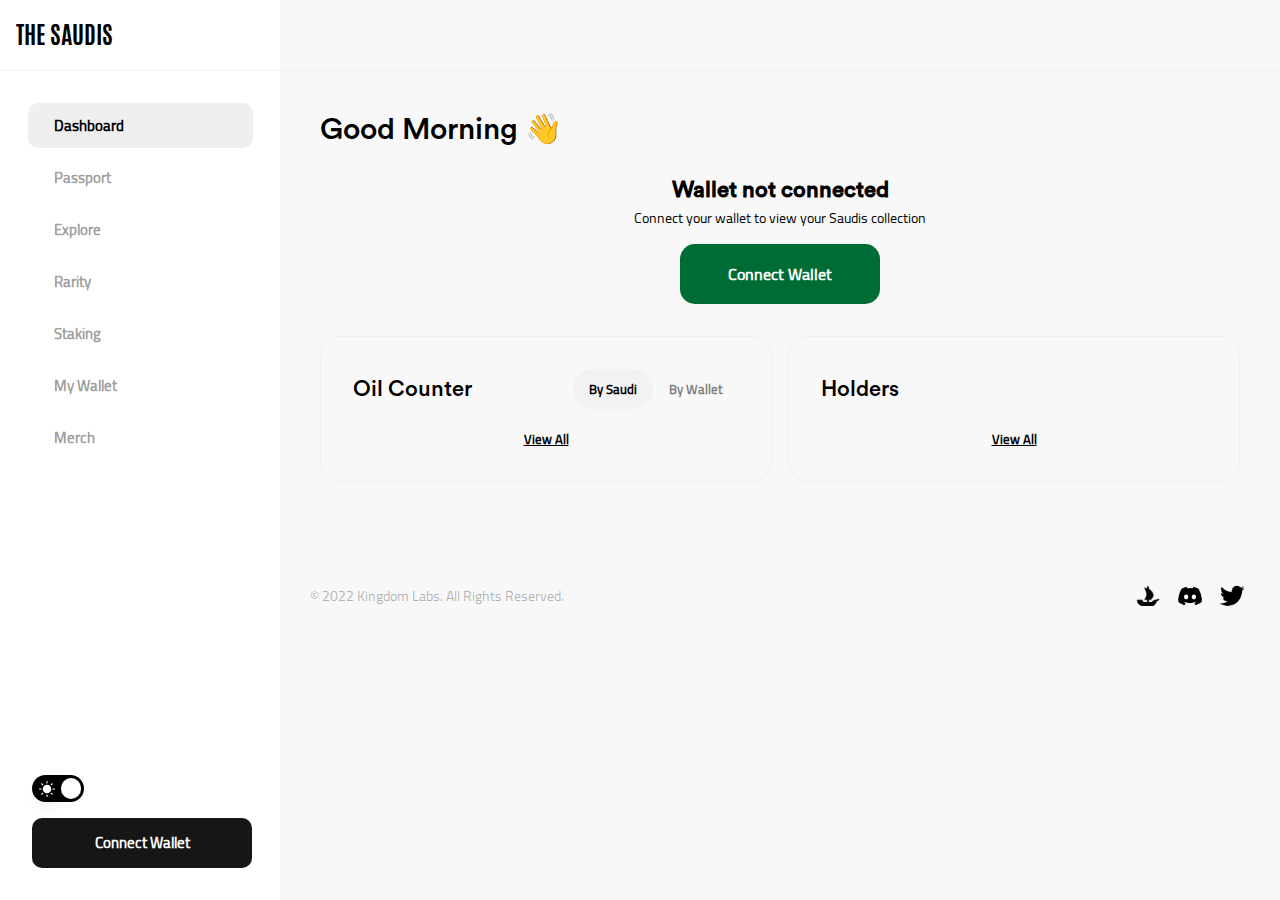
==== commit 22bd68d1: "deploy" ====
--- a/index.html
+++ b/index.html
@@ -1 +1 @@
-<!doctype html><html lang="en"><head><meta charset="utf-8"/><link rel="icon" href="/favicon.png"/><meta content="initial-scale=1,minimum-scale=1,width=device-width,viewport-fit=cover,user-scalable=no,shrink-to-fit=no" name="viewport"/><meta name="theme-color" content="#006C35"/><meta name="robots" content="noindex"/><meta name="description" content=""/><link rel="apple-touch-icon" href="/favicon.png"/><link rel="manifest" href="/manifest.json"/><style>body{background:#eeebf0}#root:empty{position:absolute;top:calc(50% - 1.5em);left:calc(50% - 1.5em);width:3em;height:3em;border:.3em solid rgba(0,0,0,.1);border-left:.3em solid #006c35;border-radius:50%;animation:load 1.1s infinite linear}@keyframes load{0%{transform:rotate(0)}100%{transform:rotate(360deg)}}</style><title>The Saudis</title><script defer="defer" src="/static/js/main.4023780d.js"></script><link href="/static/css/main.b33d2982.css" rel="stylesheet"></head><body><noscript>You need to enable JavaScript to run this app.</noscript><div id="root"></div></body></html>+<!doctype html><html lang="en"><head><meta charset="utf-8"/><link rel="icon" href="/favicon.png"/><meta content="initial-scale=1,minimum-scale=1,width=device-width,viewport-fit=cover,user-scalable=no,shrink-to-fit=no" name="viewport"/><meta name="theme-color" content="#006C35"/><meta name="robots" content="noindex"/><meta name="description" content=""/><link rel="apple-touch-icon" href="/favicon.png"/><link rel="manifest" href="/manifest.json"/><style>body{background:#eeebf0}#root:empty{position:absolute;top:calc(50% - 1.5em);left:calc(50% - 1.5em);width:3em;height:3em;border:.3em solid rgba(0,0,0,.1);border-left:.3em solid #006c35;border-radius:50%;animation:load 1.1s infinite linear}@keyframes load{0%{transform:rotate(0)}100%{transform:rotate(360deg)}}</style><title>The Saudis</title><script defer="defer" src="/static/js/main.27acc0db.js"></script><link href="/static/css/main.a6bc47f1.css" rel="stylesheet"></head><body><noscript>You need to enable JavaScript to run this app.</noscript><div id="root"></div></body></html>--- a/static/css/main.a6bc47f1.css
+++ b/static/css/main.a6bc47f1.css
@@ -0,0 +1,3 @@
+/*
+! tailwindcss v3.3.3 | MIT License | https://tailwindcss.com
+*/*,:after,:before{border:0 solid #e5e7eb;box-sizing:border-box}:after,:before{--tw-content:""}html{-webkit-text-size-adjust:100%;-webkit-font-feature-settings:normal;font-feature-settings:normal;font-family:Circular,sans-serif;font-variation-settings:normal;line-height:1.5;tab-size:4}body{line-height:inherit;margin:0}hr{border-top-width:1px;color:inherit;height:0}abbr:where([title]){-webkit-text-decoration:underline dotted;text-decoration:underline dotted}h1,h2,h3,h4,h5,h6{font-size:inherit;font-weight:inherit}a{color:inherit;text-decoration:inherit}b,strong{font-weight:bolder}code,kbd,pre,samp{font-family:ui-monospace,SFMono-Regular,Menlo,Monaco,Consolas,Liberation Mono,Courier New,monospace;font-size:1em}small{font-size:80%}sub,sup{font-size:75%;line-height:0;position:relative;vertical-align:baseline}sub{bottom:-.25em}sup{top:-.5em}table{border-collapse:collapse;border-color:inherit;text-indent:0}button,input,optgroup,select,textarea{-webkit-font-feature-settings:inherit;font-feature-settings:inherit;color:inherit;font-family:inherit;font-size:100%;font-variation-settings:inherit;font-weight:inherit;line-height:inherit;margin:0;padding:0}button,select{text-transform:none}[type=button],[type=reset],[type=submit],button{-webkit-appearance:button;background-color:transparent;background-image:none}:-moz-focusring{outline:auto}:-moz-ui-invalid{box-shadow:none}progress{vertical-align:baseline}::-webkit-inner-spin-button,::-webkit-outer-spin-button{height:auto}[type=search]{-webkit-appearance:textfield;outline-offset:-2px}::-webkit-search-decoration{-webkit-appearance:none}::-webkit-file-upload-button{-webkit-appearance:button;font:inherit}summary{display:list-item}blockquote,dd,dl,figure,h1,h2,h3,h4,h5,h6,hr,p,pre{margin:0}fieldset{margin:0}fieldset,legend{padding:0}menu,ol,ul{list-style:none;margin:0;padding:0}dialog{padding:0}textarea{resize:vertical}input::-webkit-input-placeholder,textarea::-webkit-input-placeholder{color:#9ca3af;opacity:1}input::placeholder,textarea::placeholder{color:#9ca3af;opacity:1}[role=button],button{cursor:pointer}:disabled{cursor:default}audio,canvas,embed,iframe,img,object,svg,video{display:block;vertical-align:middle}img,video{height:auto;max-width:100%}[hidden]{display:none}html{-webkit-tap-highlight-color:transparent;font-family:Cairo,ui-serif}*,:after,:before{--tw-border-spacing-x:0;--tw-border-spacing-y:0;--tw-translate-x:0;--tw-translate-y:0;--tw-rotate:0;--tw-skew-x:0;--tw-skew-y:0;--tw-scale-x:1;--tw-scale-y:1;--tw-pan-x: ;--tw-pan-y: ;--tw-pinch-zoom: ;--tw-scroll-snap-strictness:proximity;--tw-gradient-from-position: ;--tw-gradient-via-position: ;--tw-gradient-to-position: ;--tw-ordinal: ;--tw-slashed-zero: ;--tw-numeric-figure: ;--tw-numeric-spacing: ;--tw-numeric-fraction: ;--tw-ring-inset: ;--tw-ring-offset-width:0px;--tw-ring-offset-color:#fff;--tw-ring-color:rgba(59,130,246,.5);--tw-ring-offset-shadow:0 0 #0000;--tw-ring-shadow:0 0 #0000;--tw-shadow:0 0 #0000;--tw-shadow-colored:0 0 #0000;--tw-blur: ;--tw-brightness: ;--tw-contrast: ;--tw-grayscale: ;--tw-hue-rotate: ;--tw-invert: ;--tw-saturate: ;--tw-sepia: ;--tw-drop-shadow: ;--tw-backdrop-blur: ;--tw-backdrop-brightness: ;--tw-backdrop-contrast: ;--tw-backdrop-grayscale: ;--tw-backdrop-hue-rotate: ;--tw-backdrop-invert: ;--tw-backdrop-opacity: ;--tw-backdrop-saturate: ;--tw-backdrop-sepia: }::-webkit-backdrop{--tw-border-spacing-x:0;--tw-border-spacing-y:0;--tw-translate-x:0;--tw-translate-y:0;--tw-rotate:0;--tw-skew-x:0;--tw-skew-y:0;--tw-scale-x:1;--tw-scale-y:1;--tw-pan-x: ;--tw-pan-y: ;--tw-pinch-zoom: ;--tw-scroll-snap-strictness:proximity;--tw-gradient-from-position: ;--tw-gradient-via-position: ;--tw-gradient-to-position: ;--tw-ordinal: ;--tw-slashed-zero: ;--tw-numeric-figure: ;--tw-numeric-spacing: ;--tw-numeric-fraction: ;--tw-ring-inset: ;--tw-ring-offset-width:0px;--tw-ring-offset-color:#fff;--tw-ring-color:rgba(59,130,246,.5);--tw-ring-offset-shadow:0 0 #0000;--tw-ring-shadow:0 0 #0000;--tw-shadow:0 0 #0000;--tw-shadow-colored:0 0 #0000;--tw-blur: ;--tw-brightness: ;--tw-contrast: ;--tw-grayscale: ;--tw-hue-rotate: ;--tw-invert: ;--tw-saturate: ;--tw-sepia: ;--tw-drop-shadow: ;--tw-backdrop-blur: ;--tw-backdrop-brightness: ;--tw-backdrop-contrast: ;--tw-backdrop-grayscale: ;--tw-backdrop-hue-rotate: ;--tw-backdrop-invert: ;--tw-backdrop-opacity: ;--tw-backdrop-saturate: ;--tw-backdrop-sepia: }::backdrop{--tw-border-spacing-x:0;--tw-border-spacing-y:0;--tw-translate-x:0;--tw-translate-y:0;--tw-rotate:0;--tw-skew-x:0;--tw-skew-y:0;--tw-scale-x:1;--tw-scale-y:1;--tw-pan-x: ;--tw-pan-y: ;--tw-pinch-zoom: ;--tw-scroll-snap-strictness:proximity;--tw-gradient-from-position: ;--tw-gradient-via-position: ;--tw-gradient-to-position: ;--tw-ordinal: ;--tw-slashed-zero: ;--tw-numeric-figure: ;--tw-numeric-spacing: ;--tw-numeric-fraction: ;--tw-ring-inset: ;--tw-ring-offset-width:0px;--tw-ring-offset-color:#fff;--tw-ring-color:rgba(59,130,246,.5);--tw-ring-offset-shadow:0 0 #0000;--tw-ring-shadow:0 0 #0000;--tw-shadow:0 0 #0000;--tw-shadow-colored:0 0 #0000;--tw-blur: ;--tw-brightness: ;--tw-contrast: ;--tw-grayscale: ;--tw-hue-rotate: ;--tw-invert: ;--tw-saturate: ;--tw-sepia: ;--tw-drop-shadow: ;--tw-backdrop-blur: ;--tw-backdrop-brightness: ;--tw-backdrop-contrast: ;--tw-backdrop-grayscale: ;--tw-backdrop-hue-rotate: ;--tw-backdrop-invert: ;--tw-backdrop-opacity: ;--tw-backdrop-saturate: ;--tw-backdrop-sepia: }.container{width:100%}@media (min-width:640px){.container{max-width:640px}}@media (min-width:768px){.container{max-width:768px}}@media (min-width:1024px){.container{max-width:1024px}}@media (min-width:1280px){.container{max-width:1280px}}@media (min-width:1536px){.container{max-width:1536px}}.sr-only{clip:rect(0,0,0,0);border-width:0;height:1px;margin:-1px;overflow:hidden;padding:0;position:absolute;white-space:nowrap;width:1px}.pointer-events-none{pointer-events:none}.invisible{visibility:hidden}.fixed{position:fixed}.absolute{position:absolute}.relative{position:relative}.inset-0{inset:0}.inset-x-0{left:0;right:0}.inset-y-0{bottom:0;top:0}.bottom-0{bottom:0}.left-0{left:0}.left-\[15px\]{left:15px}.left-\[185px\]{left:185px}.left-\[195px\]{left:195px}.left-\[28\%\]{left:28%}.left-\[40px\]{left:40px}.left-\[50\%\]{left:50%}.left-\[50px\]{left:50px}.left-\[6\%\]{left:6%}.right-0{right:0}.right-\[13px\]{right:13px}.right-\[20px\]{right:20px}.right-\[8\%\]{right:8%}.top-0{top:0}.top-\[13px\]{top:13px}.top-\[15px\]{top:15px}.top-\[18px\]{top:18px}.top-\[32\%\]{top:32%}.top-\[50\%\]{top:50%}.top-full{top:100%}.z-10{z-index:10}.z-40{z-index:40}.z-50{z-index:50}.m-0{margin:0}.m-6{margin:1.5rem}.-mx-6{margin-left:-1.5rem;margin-right:-1.5rem}.-my-\[14px\]{margin-bottom:-14px;margin-top:-14px}.-my-\[2px\]{margin-bottom:-2px;margin-top:-2px}.mx-4{margin-left:1rem;margin-right:1rem}.mx-\[20px\]{margin-left:20px;margin-right:20px}.mx-\[25px\]{margin-left:25px;margin-right:25px}.mx-\[27px\]{margin-left:27px;margin-right:27px}.mx-\[30px\]{margin-left:30px;margin-right:30px}.my-4{margin-bottom:1rem;margin-top:1rem}.my-8{margin-bottom:2rem;margin-top:2rem}.my-\[15px\]{margin-bottom:15px;margin-top:15px}.-mb-\[20px\]{margin-bottom:-20px}.-ml-4{margin-left:-1rem}.-mt-\[20px\]{margin-top:-20px}.mb-1{margin-bottom:.25rem}.mb-10{margin-bottom:2.5rem}.mb-16{margin-bottom:4rem}.mb-2{margin-bottom:.5rem}.mb-3{margin-bottom:.75rem}.mb-3\.5{margin-bottom:.875rem}.mb-4{margin-bottom:1rem}.mb-6{margin-bottom:1.5rem}.mb-8{margin-bottom:2rem}.mb-\[100px\]{margin-bottom:100px}.mb-\[105px\]{margin-bottom:105px}.mb-\[10px\]{margin-bottom:10px}.mb-\[16px\]{margin-bottom:16px}.mb-\[20px\]{margin-bottom:20px}.mb-\[22px\]{margin-bottom:22px}.mb-\[253px\]{margin-bottom:253px}.mb-\[30px\]{margin-bottom:30px}.mb-\[33px\]{margin-bottom:33px}.mb-\[35px\]{margin-bottom:35px}.mb-\[40px\]{margin-bottom:40px}.mb-\[45px\]{margin-bottom:45px}.mb-\[50px\]{margin-bottom:50px}.mb-\[5px\]{margin-bottom:5px}.mb-\[64px\]{margin-bottom:64px}.mb-\[7px\]{margin-bottom:7px}.mb-\[8px\]{margin-bottom:8px}.ml-1{margin-left:.25rem}.ml-2{margin-left:.5rem}.ml-4{margin-left:1rem}.ml-8{margin-left:2rem}.ml-\[10px\]{margin-left:10px}.ml-\[12px\]{margin-left:12px}.ml-\[13px\]{margin-left:13px}.ml-\[14px\]{margin-left:14px}.ml-\[15px\]{margin-left:15px}.ml-\[16px\]{margin-left:16px}.ml-\[1px\]{margin-left:1px}.ml-\[20px\]{margin-left:20px}.ml-\[27px\]{margin-left:27px}.ml-\[28px\]{margin-left:28px}.ml-\[2px\]{margin-left:2px}.ml-\[30px\]{margin-left:30px}.ml-\[34px\]{margin-left:34px}.ml-\[36px\]{margin-left:36px}.ml-\[42px\]{margin-left:42px}.ml-\[4px\]{margin-left:4px}.ml-\[5px\]{margin-left:5px}.ml-\[8px\]{margin-left:8px}.ml-\[9px\]{margin-left:9px}.mr-2{margin-right:.5rem}.mr-3{margin-right:.75rem}.mr-4{margin-right:1rem}.mr-\[11px\]{margin-right:11px}.mr-\[15px\]{margin-right:15px}.mr-\[20px\]{margin-right:20px}.mr-\[28px\]{margin-right:28px}.mr-\[2px\]{margin-right:2px}.mr-\[30px\]{margin-right:30px}.mr-\[310px\]{margin-right:310px}.mr-\[35px\]{margin-right:35px}.mr-\[42px\]{margin-right:42px}.mr-\[6px\]{margin-right:6px}.mt-10{margin-top:2.5rem}.mt-16{margin-top:4rem}.mt-2{margin-top:.5rem}.mt-3{margin-top:.75rem}.mt-4{margin-top:1rem}.mt-8{margin-top:2rem}.mt-\[100px\]{margin-top:100px}.mt-\[105px\]{margin-top:105px}.mt-\[108px\]{margin-top:108px}.mt-\[10px\]{margin-top:10px}.mt-\[11px\]{margin-top:11px}.mt-\[130px\]{margin-top:130px}.mt-\[145px\]{margin-top:145px}.mt-\[147px\]{margin-top:147px}.mt-\[15px\]{margin-top:15px}.mt-\[16px\]{margin-top:16px}.mt-\[17px\]{margin-top:17px}.mt-\[18px\]{margin-top:18px}.mt-\[19px\]{margin-top:19px}.mt-\[20px\]{margin-top:20px}.mt-\[21px\]{margin-top:21px}.mt-\[22px\]{margin-top:22px}.mt-\[24px\]{margin-top:24px}.mt-\[25px\]{margin-top:25px}.mt-\[27px\]{margin-top:27px}.mt-\[28px\]{margin-top:28px}.mt-\[2px\]{margin-top:2px}.mt-\[30px\]{margin-top:30px}.mt-\[32px\]{margin-top:32px}.mt-\[34px\]{margin-top:34px}.mt-\[36px\]{margin-top:36px}.mt-\[37px\]{margin-top:37px}.mt-\[42px\]{margin-top:42px}.mt-\[44px\]{margin-top:44px}.mt-\[47px\]{margin-top:47px}.mt-\[5px\]{margin-top:5px}.mt-\[70px\]{margin-top:70px}.mt-\[78px\]{margin-top:78px}.mt-\[8px\]{margin-top:8px}.mt-px{margin-top:1px}.inline-block{display:inline-block}.inline{display:inline}.flex{display:flex}.inline-flex{display:inline-flex}.grid{display:grid}.hidden{display:none}.h-16{height:4rem}.h-4{height:1rem}.h-48{height:12rem}.h-5{height:1.25rem}.h-6{height:1.5rem}.h-8{height:2rem}.h-9{height:2.25rem}.h-\[100px\]{height:100px}.h-\[110px\]{height:110px}.h-\[12px\]{height:12px}.h-\[13px\]{height:13px}.h-\[150px\]{height:150px}.h-\[15px\]{height:15px}.h-\[16px\]{height:16px}.h-\[18px\]{height:18px}.h-\[2\.5rem\]{height:2.5rem}.h-\[200px\]{height:200px}.h-\[20px\]{height:20px}.h-\[21px\]{height:21px}.h-\[22px\]{height:22px}.h-\[250px\]{height:250px}.h-\[3\.75rem\]{height:3.75rem}.h-\[30px\]{height:30px}.h-\[32px\]{height:32px}.h-\[35px\]{height:35px}.h-\[400px\]{height:400px}.h-\[40px\]{height:40px}.h-\[450px\]{height:450px}.h-\[45px\]{height:45px}.h-\[50px\]{height:50px}.h-\[60px\]{height:60px}.h-\[66px\]{height:66px}.h-\[70px\]{height:70px}.h-\[71px\]{height:71px}.h-\[75px\]{height:75px}.h-\[85px\]{height:85px}.h-fit{height:-webkit-fit-content;height:-moz-fit-content;height:fit-content}.h-full{height:100%}.h-screen{height:100vh}.min-h-\[100px\]{min-height:100px}.min-h-\[20px\]{min-height:20px}.min-h-screen{min-height:100vh}.w-4{width:1rem}.w-48{width:12rem}.w-6{width:1.5rem}.w-8{width:2rem}.w-9{width:2.25rem}.w-\[100px\]{width:100px}.w-\[12px\]{width:12px}.w-\[130px\]{width:130px}.w-\[13px\]{width:13px}.w-\[145px\]{width:145px}.w-\[150px\]{width:150px}.w-\[15px\]{width:15px}.w-\[180px\]{width:180px}.w-\[185px\]{width:185px}.w-\[18px\]{width:18px}.w-\[2\.5rem\]{width:2.5rem}.w-\[200px\]{width:200px}.w-\[20px\]{width:20px}.w-\[220px\]{width:220px}.w-\[225px\]{width:225px}.w-\[235px\]{width:235px}.w-\[250px\]{width:250px}.w-\[25px\]{width:25px}.w-\[280px\]{width:280px}.w-\[28px\]{width:28px}.w-\[3\.75rem\]{width:3.75rem}.w-\[300px\]{width:300px}.w-\[30px\]{width:30px}.w-\[31\%\]{width:31%}.w-\[310px\]{width:310px}.w-\[33\%\]{width:33%}.w-\[35px\]{width:35px}.w-\[400px\]{width:400px}.w-\[40px\]{width:40px}.w-\[440px\]{width:440px}.w-\[44px\]{width:44px}.w-\[450px\]{width:450px}.w-\[5\%\]{width:5%}.w-\[50px\]{width:50px}.w-\[52px\]{width:52px}.w-\[60px\]{width:60px}.w-\[65\%\]{width:65%}.w-\[65px\]{width:65px}.w-\[70px\]{width:70px}.w-\[95px\]{width:95px}.w-fit{width:-webkit-fit-content;width:-moz-fit-content;width:fit-content}.w-full{width:100%}.min-w-\[20px\]{min-width:20px}.min-w-\[280px\]{min-width:280px}.min-w-\[40px\]{min-width:40px}.min-w-\[8\.3rem\]{min-width:8.3rem}.max-w-\[1128px\]{max-width:1128px}.max-w-\[1200px\]{max-width:1200px}.max-w-\[1240px\]{max-width:1240px}.max-w-\[1448px\]{max-width:1448px}.max-w-\[240px\]{max-width:240px}.max-w-\[285px\]{max-width:285px}.max-w-\[350px\]{max-width:350px}.max-w-\[420px\]{max-width:420px}.max-w-\[495px\]{max-width:495px}.max-w-\[500px\]{max-width:500px}.max-w-\[600px\]{max-width:600px}.max-w-none{max-width:none}.max-w-screen-md{max-width:768px}.max-w-screen-xl{max-width:1280px}.max-w-sm{max-width:24rem}.shrink-0{flex-shrink:0}.grow{flex-grow:1}.grow-0{flex-grow:0}.-translate-x-\[24px\]{--tw-translate-x:-24px}.-translate-x-\[24px\],.-translate-x-\[50\%\]{-webkit-transform:translate(var(--tw-translate-x),var(--tw-translate-y)) rotate(var(--tw-rotate)) skewX(var(--tw-skew-x)) skewY(var(--tw-skew-y)) scaleX(var(--tw-scale-x)) scaleY(var(--tw-scale-y));transform:translate(var(--tw-translate-x),var(--tw-translate-y)) rotate(var(--tw-rotate)) skewX(var(--tw-skew-x)) skewY(var(--tw-skew-y)) scaleX(var(--tw-scale-x)) scaleY(var(--tw-scale-y))}.-translate-x-\[50\%\]{--tw-translate-x:-50%}.-translate-y-\[100px\]{--tw-translate-y:-100px}.-translate-y-\[100px\],.-translate-y-\[50\%\]{-webkit-transform:translate(var(--tw-translate-x),var(--tw-translate-y)) rotate(var(--tw-rotate)) skewX(var(--tw-skew-x)) skewY(var(--tw-skew-y)) scaleX(var(--tw-scale-x)) scaleY(var(--tw-scale-y));transform:translate(var(--tw-translate-x),var(--tw-translate-y)) rotate(var(--tw-rotate)) skewX(var(--tw-skew-x)) skewY(var(--tw-skew-y)) scaleX(var(--tw-scale-x)) scaleY(var(--tw-scale-y))}.-translate-y-\[50\%\]{--tw-translate-y:-50%}.-translate-y-\[70px\]{--tw-translate-y:-70px}.-translate-y-\[70px\],.translate-x-0{-webkit-transform:translate(var(--tw-translate-x),var(--tw-translate-y)) rotate(var(--tw-rotate)) skewX(var(--tw-skew-x)) skewY(var(--tw-skew-y)) scaleX(var(--tw-scale-x)) scaleY(var(--tw-scale-y));transform:translate(var(--tw-translate-x),var(--tw-translate-y)) rotate(var(--tw-rotate)) skewX(var(--tw-skew-x)) skewY(var(--tw-skew-y)) scaleX(var(--tw-scale-x)) scaleY(var(--tw-scale-y))}.translate-x-0{--tw-translate-x:0px}.translate-x-\[12px\]{--tw-translate-x:12px}.translate-x-\[12px\],.translate-x-\[150px\]{-webkit-transform:translate(var(--tw-translate-x),var(--tw-translate-y)) rotate(var(--tw-rotate)) skewX(var(--tw-skew-x)) skewY(var(--tw-skew-y)) scaleX(var(--tw-scale-x)) scaleY(var(--tw-scale-y));transform:translate(var(--tw-translate-x),var(--tw-translate-y)) rotate(var(--tw-rotate)) skewX(var(--tw-skew-x)) skewY(var(--tw-skew-y)) scaleX(var(--tw-scale-x)) scaleY(var(--tw-scale-y))}.translate-x-\[150px\]{--tw-translate-x:150px}.translate-x-\[22px\]{--tw-translate-x:22px}.rotate-180,.translate-x-\[22px\]{-webkit-transform:translate(var(--tw-translate-x),var(--tw-translate-y)) rotate(var(--tw-rotate)) skewX(var(--tw-skew-x)) skewY(var(--tw-skew-y)) scaleX(var(--tw-scale-x)) scaleY(var(--tw-scale-y));transform:translate(var(--tw-translate-x),var(--tw-translate-y)) rotate(var(--tw-rotate)) skewX(var(--tw-skew-x)) skewY(var(--tw-skew-y)) scaleX(var(--tw-scale-x)) scaleY(var(--tw-scale-y))}.rotate-180{--tw-rotate:180deg}.transform{-webkit-transform:translate(var(--tw-translate-x),var(--tw-translate-y)) rotate(var(--tw-rotate)) skewX(var(--tw-skew-x)) skewY(var(--tw-skew-y)) scaleX(var(--tw-scale-x)) scaleY(var(--tw-scale-y));transform:translate(var(--tw-translate-x),var(--tw-translate-y)) rotate(var(--tw-rotate)) skewX(var(--tw-skew-x)) skewY(var(--tw-skew-y)) scaleX(var(--tw-scale-x)) scaleY(var(--tw-scale-y))}.cursor-not-allowed{cursor:not-allowed}.cursor-pointer{cursor:pointer}.cursor-wait{cursor:wait}.flex-row{flex-direction:row}.flex-col{flex-direction:column}.flex-wrap{flex-wrap:wrap}.content-start{align-content:flex-start}.items-center{align-items:center}.justify-end{justify-content:flex-end}.justify-center{justify-content:center}.justify-between{justify-content:space-between}.gap-2{gap:.5rem}.gap-4{gap:1rem}.gap-8{gap:2rem}.gap-\[15px\]{gap:15px}.gap-\[1rem\]{gap:1rem}.gap-\[20px\]{gap:20px}.gap-\[30px\]{gap:30px}.gap-\[8px\]{gap:8px}.self-end{align-self:flex-end}.self-center{align-self:center}.overflow-hidden{overflow:hidden}.overflow-scroll{overflow:scroll}.overflow-x-hidden{overflow-x:hidden}.overflow-y-scroll{overflow-y:scroll}.rounded-2xl{border-radius:1rem}.rounded-\[1\.25rem\]{border-radius:1.25rem}.rounded-\[100px\]{border-radius:100px}.rounded-\[10px\]{border-radius:10px}.rounded-\[125px\]{border-radius:125px}.rounded-\[14px\]{border-radius:14px}.rounded-\[15px\]{border-radius:15px}.rounded-\[20px\]{border-radius:20px}.rounded-\[24px\]{border-radius:24px}.rounded-full{border-radius:9999px}.rounded-md{border-radius:.375rem}.rounded-sm{border-radius:.125rem}.rounded-b-\[100px\]{border-bottom-left-radius:100px;border-bottom-right-radius:100px}.border{border-width:1px}.border-2,.border-\[2px\]{border-width:2px}.border-\[5px\]{border-width:5px}.border-b{border-bottom-width:1px}.border-b-\[3px\]{border-bottom-width:3px}.border-r-\[3px\]{border-right-width:3px}.border-t{border-top-width:1px}.border-\[\#0F6D38\]{--tw-border-opacity:1;border-color:rgb(15 109 56/var(--tw-border-opacity))}.border-\[\#9E9E9E\]{--tw-border-opacity:1;border-color:rgb(158 158 158/var(--tw-border-opacity))}.border-\[\#EAEAEA\]{--tw-border-opacity:1;border-color:rgb(234 234 234/var(--tw-border-opacity))}.border-\[\#EEEEEE\]{--tw-border-opacity:1;border-color:rgb(238 238 238/var(--tw-border-opacity))}.border-\[\#F1B0D0\]{--tw-border-opacity:1;border-color:rgb(241 176 208/var(--tw-border-opacity))}.border-black{--tw-border-opacity:1;border-color:rgb(0 0 0/var(--tw-border-opacity))}.border-saudi-border{--tw-border-opacity:1;border-color:rgb(238 240 243/var(--tw-border-opacity))}.border-saudi-green{--tw-border-opacity:1;border-color:rgb(0 108 53/var(--tw-border-opacity))}.border-transparent{border-color:transparent}.border-white{--tw-border-opacity:1;border-color:rgb(255 255 255/var(--tw-border-opacity))}.border-opacity-10{--tw-border-opacity:0.1}.bg-\[\#161616\]{--tw-bg-opacity:1;background-color:rgb(22 22 22/var(--tw-bg-opacity))}.bg-\[\#166709\]{--tw-bg-opacity:1;background-color:rgb(22 103 9/var(--tw-bg-opacity))}.bg-\[\#1F2123\]{--tw-bg-opacity:1;background-color:rgb(31 33 35/var(--tw-bg-opacity))}.bg-\[\#33785D\]{--tw-bg-opacity:1;background-color:rgb(51 120 93/var(--tw-bg-opacity))}.bg-\[\#37393C\]{--tw-bg-opacity:1;background-color:rgb(55 57 60/var(--tw-bg-opacity))}.bg-\[\#383838\]{--tw-bg-opacity:1;background-color:rgb(56 56 56/var(--tw-bg-opacity))}.bg-\[\#4AEDD9\]{--tw-bg-opacity:1;background-color:rgb(74 237 217/var(--tw-bg-opacity))}.bg-\[\#87939D\]{--tw-bg-opacity:1;background-color:rgb(135 147 157/var(--tw-bg-opacity))}.bg-\[\#BF7429\]{--tw-bg-opacity:1;background-color:rgb(191 116 41/var(--tw-bg-opacity))}.bg-\[\#EBEBEC\]{--tw-bg-opacity:1;background-color:rgb(235 235 236/var(--tw-bg-opacity))}.bg-\[\#EFEFEF\]{--tw-bg-opacity:1;background-color:rgb(239 239 239/var(--tw-bg-opacity))}.bg-\[\#F0E4E7\]{--tw-bg-opacity:1;background-color:rgb(240 228 231/var(--tw-bg-opacity))}.bg-\[\#F0F0F0\]{--tw-bg-opacity:1;background-color:rgb(240 240 240/var(--tw-bg-opacity))}.bg-\[\#F2CB6F\]{--tw-bg-opacity:1;background-color:rgb(242 203 111/var(--tw-bg-opacity))}.bg-\[\#F2F2F2\]{--tw-bg-opacity:1;background-color:rgb(242 242 242/var(--tw-bg-opacity))}.bg-\[\#F8F8F8\]{--tw-bg-opacity:1;background-color:rgb(248 248 248/var(--tw-bg-opacity))}.bg-\[\#FABB00\]{--tw-bg-opacity:1;background-color:rgb(250 187 0/var(--tw-bg-opacity))}.bg-\[\#f2f2f2\]{--tw-bg-opacity:1;background-color:rgb(242 242 242/var(--tw-bg-opacity))}.bg-amber-600{--tw-bg-opacity:1;background-color:rgb(217 119 6/var(--tw-bg-opacity))}.bg-amber-900{--tw-bg-opacity:1;background-color:rgb(120 53 15/var(--tw-bg-opacity))}.bg-black{--tw-bg-opacity:1;background-color:rgb(0 0 0/var(--tw-bg-opacity))}.bg-blue-600{--tw-bg-opacity:1;background-color:rgb(37 99 235/var(--tw-bg-opacity))}.bg-cyan-700{--tw-bg-opacity:1;background-color:rgb(14 116 144/var(--tw-bg-opacity))}.bg-emerald-600{--tw-bg-opacity:1;background-color:rgb(5 150 105/var(--tw-bg-opacity))}.bg-fuchsia-600{--tw-bg-opacity:1;background-color:rgb(192 38 211/var(--tw-bg-opacity))}.bg-gray-200{--tw-bg-opacity:1;background-color:rgb(229 231 235/var(--tw-bg-opacity))}.bg-gray-300{--tw-bg-opacity:1;background-color:rgb(209 213 219/var(--tw-bg-opacity))}.bg-gray-500{--tw-bg-opacity:1;background-color:rgb(107 114 128/var(--tw-bg-opacity))}.bg-gray-600{--tw-bg-opacity:1;background-color:rgb(75 85 99/var(--tw-bg-opacity))}.bg-gray-900{--tw-bg-opacity:1;background-color:rgb(17 24 39/var(--tw-bg-opacity))}.bg-green-600{--tw-bg-opacity:1;background-color:rgb(22 163 74/var(--tw-bg-opacity))}.bg-indigo-600{--tw-bg-opacity:1;background-color:rgb(79 70 229/var(--tw-bg-opacity))}.bg-lime-600{--tw-bg-opacity:1;background-color:rgb(101 163 13/var(--tw-bg-opacity))}.bg-neutral-100{--tw-bg-opacity:1;background-color:rgb(245 245 245/var(--tw-bg-opacity))}.bg-orange-600{--tw-bg-opacity:1;background-color:rgb(234 88 12/var(--tw-bg-opacity))}.bg-pink-600{--tw-bg-opacity:1;background-color:rgb(219 39 119/var(--tw-bg-opacity))}.bg-purple-600{--tw-bg-opacity:1;background-color:rgb(147 51 234/var(--tw-bg-opacity))}.bg-red-600{--tw-bg-opacity:1;background-color:rgb(220 38 38/var(--tw-bg-opacity))}.bg-rose-600{--tw-bg-opacity:1;background-color:rgb(225 29 72/var(--tw-bg-opacity))}.bg-saudi-gray{--tw-bg-opacity:1;background-color:rgb(239 239 249/var(--tw-bg-opacity))}.bg-saudi-green{--tw-bg-opacity:1;background-color:rgb(0 108 53/var(--tw-bg-opacity))}.bg-saudi-green\/10{background-color:rgba(0,108,53,.1)}.bg-saudi-green\/30{background-color:rgba(0,108,53,.3)}.bg-sky-600{--tw-bg-opacity:1;background-color:rgb(2 132 199/var(--tw-bg-opacity))}.bg-teal-600{--tw-bg-opacity:1;background-color:rgb(13 148 136/var(--tw-bg-opacity))}.bg-violet-600{--tw-bg-opacity:1;background-color:rgb(124 58 237/var(--tw-bg-opacity))}.bg-white{--tw-bg-opacity:1;background-color:rgb(255 255 255/var(--tw-bg-opacity))}.bg-yellow-500{--tw-bg-opacity:1;background-color:rgb(234 179 8/var(--tw-bg-opacity))}.bg-opacity-10{--tw-bg-opacity:0.1}.bg-opacity-20{--tw-bg-opacity:0.2}.bg-opacity-50{--tw-bg-opacity:0.5}.fill-current{fill:currentColor}.object-cover{object-fit:cover}.p-1{padding:.25rem}.p-2{padding:.5rem}.p-4{padding:1rem}.p-6{padding:1.5rem}.p-8{padding:2rem}.p-\[13px\]{padding:13px}.p-\[20px\]{padding:20px}.p-\[25px\]{padding:25px}.p-\[30px\]{padding:30px}.p-\[3px\]{padding:3px}.p-\[40px\]{padding:40px}.p-\[45px\]{padding:45px}.px-0{padding-left:0;padding-right:0}.px-0\.5{padding-left:.125rem;padding-right:.125rem}.px-4{padding-left:1rem;padding-right:1rem}.px-6{padding-left:1.5rem;padding-right:1.5rem}.px-8{padding-left:2rem;padding-right:2rem}.px-\[10px\]{padding-left:10px;padding-right:10px}.px-\[20px\]{padding-left:20px;padding-right:20px}.px-\[30px\]{padding-left:30px;padding-right:30px}.py-2{padding-bottom:.5rem;padding-top:.5rem}.py-2\.5{padding-bottom:.625rem;padding-top:.625rem}.py-4{padding-bottom:1rem;padding-top:1rem}.py-5{padding-bottom:1.25rem;padding-top:1.25rem}.py-\[0\.6rem\]{padding-bottom:.6rem;padding-top:.6rem}.py-\[10px\]{padding-bottom:10px;padding-top:10px}.py-\[16px\]{padding-bottom:16px;padding-top:16px}.py-\[30px\]{padding-bottom:30px;padding-top:30px}.pb-10{padding-bottom:2.5rem}.pb-2{padding-bottom:.5rem}.pb-\[10px\]{padding-bottom:10px}.pb-\[110px\]{padding-bottom:110px}.pb-\[115px\]{padding-bottom:115px}.pb-\[33px\]{padding-bottom:33px}.pl-10{padding-left:2.5rem}.pl-3{padding-left:.75rem}.pl-6{padding-left:1.5rem}.pl-\[20px\]{padding-left:20px}.pl-\[26px\]{padding-left:26px}.pr-4{padding-right:1rem}.pr-7{padding-right:1.75rem}.pr-\[1px\]{padding-right:1px}.pr-\[20px\]{padding-right:20px}.pt-20{padding-top:5rem}.pt-24{padding-top:6rem}.pt-\[104px\]{padding-top:104px}.pt-\[123px\]{padding-top:123px}.pt-\[135px\]{padding-top:135px}.pt-\[1px\]{padding-top:1px}.pt-\[243px\]{padding-top:243px}.pt-\[30px\]{padding-top:30px}.pt-\[4px\]{padding-top:4px}.pt-\[70px\]{padding-top:70px}.text-left{text-align:left}.text-center{text-align:center}.text-right{text-align:right}.font-\[Book\]{font-family:Book}.font-\[Cairo\]{font-family:Cairo}.font-\[Circular\]{font-family:Circular}.font-antonio{font-family:Antonio,sans-serif}.font-minusio{font-family:Minusio,sans-serif}.font-sans{font-family:Circular,sans-serif}.text-2xl{font-size:1.5rem;line-height:2rem}.text-3xl{font-size:1.875rem;line-height:2.25rem}.text-4xl{font-size:2.25rem;line-height:2.5rem}.text-\[125px\]{font-size:125px}.text-\[12px\]{font-size:12px}.text-\[13px\]{font-size:13px}.text-\[14px\]{font-size:14px}.text-\[15px\]{font-size:15px}.text-\[16px\]{font-size:16px}.text-\[18px\]{font-size:18px}.text-\[20px\]{font-size:20px}.text-\[22px\]{font-size:22px}.text-\[25px\]{font-size:25px}.text-\[26px\]{font-size:26px}.text-\[30px\]{font-size:30px}.text-\[35px\]{font-size:35px}.text-\[40px\]{font-size:40px}.text-\[50px\]{font-size:50px}.text-lg{font-size:1.125rem;line-height:1.75rem}.text-sm{font-size:.875rem;line-height:1.25rem}.text-xl{font-size:1.25rem;line-height:1.75rem}.text-xs{font-size:.75rem;line-height:1rem}.font-\[400\]{font-weight:400}.font-\[450\]{font-weight:450}.font-\[600\]{font-weight:600}.font-bold{font-weight:700}.font-medium{font-weight:500}.font-normal{font-weight:400}.font-semibold{font-weight:600}.leading-5{line-height:1.25rem}.leading-6{line-height:1.5rem}.leading-\[17px\]{line-height:17px}.leading-\[18px\]{line-height:18px}.leading-\[19px\]{line-height:19px}.leading-\[20px\]{line-height:20px}.leading-\[22px\]{line-height:22px}.leading-\[23px\]{line-height:23px}.leading-\[24px\]{line-height:24px}.leading-\[28px\]{line-height:28px}.leading-\[32px\]{line-height:32px}.leading-\[33px\]{line-height:33px}.leading-\[37px\]{line-height:37px}.leading-\[38px\]{line-height:38px}.leading-\[40px\]{line-height:40px}.leading-\[44px\]{line-height:44px}.leading-\[50px\]{line-height:50px}.leading-\[51px\]{line-height:51px}.leading-\[63px\]{line-height:63px}.leading-\[75px\]{line-height:75px}.leading-none{line-height:1}.leading-tight{line-height:1.25}.text-\[\#007AFF\]{--tw-text-opacity:1;color:rgb(0 122 255/var(--tw-text-opacity))}.text-\[\#1D9BF0\]{--tw-text-opacity:1;color:rgb(29 155 240/var(--tw-text-opacity))}.text-\[15x\]{color:15x}.text-black{--tw-text-opacity:1;color:rgb(0 0 0/var(--tw-text-opacity))}.text-black\/30{color:rgba(0,0,0,.3)}.text-black\/40{color:rgba(0,0,0,.4)}.text-black\/50{color:rgba(0,0,0,.5)}.text-gray-300{--tw-text-opacity:1;color:rgb(209 213 219/var(--tw-text-opacity))}.text-gray-400{--tw-text-opacity:1;color:rgb(156 163 175/var(--tw-text-opacity))}.text-gray-900{--tw-text-opacity:1;color:rgb(17 24 39/var(--tw-text-opacity))}.text-saudi-green{--tw-text-opacity:1;color:rgb(0 108 53/var(--tw-text-opacity))}.text-white{--tw-text-opacity:1;color:rgb(255 255 255/var(--tw-text-opacity))}.text-white\/50{color:hsla(0,0%,100%,.5)}.underline{text-decoration-line:underline}.opacity-10{opacity:.1}.opacity-20{opacity:.2}.opacity-30{opacity:.3}.opacity-50{opacity:.5}.shadow-\[0px_1px_7px_2px_rgba\(0\2c 0\2c 0\2c 0\.2\)\]{--tw-shadow:0px 1px 7px 2px rgba(0,0,0,.2);--tw-shadow-colored:0px 1px 7px 2px var(--tw-shadow-color)}.shadow-\[0px_1px_7px_2px_rgba\(0\2c 0\2c 0\2c 0\.2\)\],.shadow-lg{box-shadow:0 0 #0000,0 0 #0000,var(--tw-shadow);box-shadow:var(--tw-ring-offset-shadow,0 0 #0000),var(--tw-ring-shadow,0 0 #0000),var(--tw-shadow)}.shadow-lg{--tw-shadow:0 10px 15px -3px rgba(0,0,0,.1),0 4px 6px -4px rgba(0,0,0,.1);--tw-shadow-colored:0 10px 15px -3px var(--tw-shadow-color),0 4px 6px -4px var(--tw-shadow-color)}.ring-0{--tw-ring-offset-shadow:var(--tw-ring-inset) 0 0 0 var(--tw-ring-offset-width) var(--tw-ring-offset-color);--tw-ring-shadow:var(--tw-ring-inset) 0 0 0 calc(var(--tw-ring-offset-width)) var(--tw-ring-color);box-shadow:var(--tw-ring-offset-shadow),var(--tw-ring-shadow),0 0 #0000;box-shadow:var(--tw-ring-offset-shadow),var(--tw-ring-shadow),var(--tw-shadow,0 0 #0000)}.filter{-webkit-filter:var(--tw-blur) var(--tw-brightness) var(--tw-contrast) var(--tw-grayscale) var(--tw-hue-rotate) var(--tw-invert) var(--tw-saturate) var(--tw-sepia) var(--tw-drop-shadow);filter:var(--tw-blur) var(--tw-brightness) var(--tw-contrast) var(--tw-grayscale) var(--tw-hue-rotate) var(--tw-invert) var(--tw-saturate) var(--tw-sepia) var(--tw-drop-shadow)}.transition{transition-duration:.15s;transition-property:color,background-color,border-color,text-decoration-color,fill,stroke,opacity,box-shadow,-webkit-transform,-webkit-filter,-webkit-backdrop-filter;transition-property:color,background-color,border-color,text-decoration-color,fill,stroke,opacity,box-shadow,transform,filter,backdrop-filter;transition-property:color,background-color,border-color,text-decoration-color,fill,stroke,opacity,box-shadow,transform,filter,backdrop-filter,-webkit-transform,-webkit-filter,-webkit-backdrop-filter;transition-timing-function:cubic-bezier(.4,0,.2,1)}.transition-all{transition-duration:.15s;transition-property:all;transition-timing-function:cubic-bezier(.4,0,.2,1)}.transition-colors{transition-duration:.15s;transition-property:color,background-color,border-color,text-decoration-color,fill,stroke;transition-timing-function:cubic-bezier(.4,0,.2,1)}.duration-200{transition-duration:.2s}.ease-in-out{transition-timing-function:cubic-bezier(.4,0,.2,1)}@font-face{font-family:Circular;src:url(/static/media/circular-std-medium.9ffafeddf192e8c8a111.otf) format("opentype")}@font-face{font-family:Book;src:url(/static/media/circular-book.9048137056e4347dbbd5.otf) format("opentype")}@font-face{font-family:Cairo;src:url(/static/media/cairo-regular.c12e6ac21d69099c257f.ttf)}@font-face{font-family:Antonio;font-weight:600;src:url(/static/media/antonio-regular.e560db7c85bc7d159138.ttf)}@font-face{font-family:Antonio;font-weight:500;src:url(/static/media/antonio-light.bc423f34342776c96ce2.ttf)}@font-face{font-family:Antonio;font-weight:700;src:url(/static/media/antonio-bold.7c89038493d2f1ce9ce6.ttf)}@font-face{font-family:Minusio;src:url(/static/media/minusio.bedb990d802a7fd04c23.ttf)}body{font-size:.875rem;height:100vh;line-height:1.25rem;padding-bottom:env(safe-area-inset-bottom)}.icon-spin{-webkit-animation:icon-spin 1s linear infinite;animation:icon-spin 1s linear infinite;display:inline-block}@-webkit-keyframes icon-spin{0%{-webkit-transform:rotate(0deg);transform:rotate(0deg)}to{-webkit-transform:rotate(359deg);transform:rotate(359deg)}}@keyframes icon-spin{0%{-webkit-transform:rotate(0deg);transform:rotate(0deg)}to{-webkit-transform:rotate(359deg);transform:rotate(359deg)}}.hide-scrollbar::-webkit-scrollbar{display:none}.hide-scrollbar{-ms-overflow-style:none;scrollbar-width:none}.react-select__control{background-color:rgb(248 248 248/var(--tw-bg-opacity))!important;border-color:rgb(0 0 0/var(--tw-border-opacity))!important;border-radius:10px!important;border-width:1px!important}.dark .react-select__control,.react-select__control{--tw-border-opacity:1!important;--tw-bg-opacity:1!important;cursor:pointer!important;min-height:50px!important;width:150px!important}.dark .react-select__control{background-color:rgb(64 64 64/var(--tw-bg-opacity))!important;border-color:rgb(23 23 23/var(--tw-border-opacity))!important;border-radius:10px!important;border-width:1px!important}.react-select__control:hover{--tw-bg-opacity:1!important;background-color:rgb(242 242 242/var(--tw-bg-opacity))!important}.dark .react-select__control:hover{--tw-bg-opacity:1!important;background-color:rgb(115 115 115/var(--tw-bg-opacity))!important}.form-select-errors .react-select__control{--tw-border-opacity:1!important;border-color:rgb(239 68 68/var(--tw-border-opacity))!important}.react-select__control--is-focused{--tw-border-opacity:1!important;--tw-shadow:0 0 #0000!important;--tw-shadow-colored:0 0 #0000!important;border-color:rgb(0 0 0/var(--tw-border-opacity))!important;box-shadow:0 0 #0000,0 0 #0000,var(--tw-shadow)!important;box-shadow:var(--tw-ring-offset-shadow,0 0 #0000),var(--tw-ring-shadow,0 0 #0000),var(--tw-shadow)!important}.react-select__value-container{padding-bottom:0!important;padding-top:0!important}.react-select__input{--tw-ring-offset-shadow:var(--tw-ring-inset) 0 0 0 var(--tw-ring-offset-width) var(--tw-ring-offset-color)!important;--tw-ring-shadow:var(--tw-ring-inset) 0 0 0 calc(var(--tw-ring-offset-width)) var(--tw-ring-color)!important;border-style:none!important;box-shadow:var(--tw-ring-offset-shadow),var(--tw-ring-shadow),0 0 #0000!important;box-shadow:var(--tw-ring-offset-shadow),var(--tw-ring-shadow),var(--tw-shadow,0 0 #0000)!important}.react-select__placeholder{--tw-text-opacity:1!important;color:rgb(0 0 0/var(--tw-text-opacity))!important}.dark .react-select__placeholder{--tw-text-opacity:1!important;color:rgb(255 255 255/var(--tw-text-opacity))!important}.react-select__single-value{color:rgb(0 0 0/var(--tw-text-opacity))!important}.dark .react-select__single-value,.react-select__single-value{--tw-text-opacity:1!important;font-size:14px!important;font-weight:400!important}.dark .react-select__single-value{color:rgb(255 255 255/var(--tw-text-opacity))!important}.react-select__menu{background-color:rgb(255 255 255/var(--tw-bg-opacity))!important}.dark .react-select__menu,.react-select__menu{--tw-bg-opacity:1!important;--tw-shadow:0 10px 15px -3px rgba(0,0,0,.1),0 4px 6px -4px rgba(0,0,0,.1)!important;--tw-shadow-colored:0 10px 15px -3px var(--tw-shadow-color),0 4px 6px -4px var(--tw-shadow-color)!important;border-radius:10px!important;box-shadow:0 0 #0000,0 0 #0000,var(--tw-shadow)!important;box-shadow:var(--tw-ring-offset-shadow,0 0 #0000),var(--tw-ring-shadow,0 0 #0000),var(--tw-shadow)!important;cursor:pointer!important;margin-top:0!important;min-width:150px!important;z-index:50!important}.dark .react-select__menu{background-color:rgb(64 64 64/var(--tw-bg-opacity))!important}.dark .react-select__option{--tw-text-opacity:1!important;color:rgb(255 255 255/var(--tw-text-opacity))!important}.react-select__option--is-selected{background-color:rgb(239 239 239/var(--tw-bg-opacity))!important;border-radius:8px!important;color:rgb(0 0 0/var(--tw-text-opacity))!important}.dark .react-select__option--is-selected,.react-select__option--is-selected{--tw-bg-opacity:1!important;--tw-text-opacity:1!important;cursor:pointer!important}.dark .react-select__option--is-selected{background-color:rgb(115 115 115/var(--tw-bg-opacity))!important;color:rgb(255 255 255/var(--tw-text-opacity))!important}.react-select__option--is-focused{background-color:rgb(248 248 248/var(--tw-bg-opacity))!important;border-radius:8px!important;color:rgb(0 0 0/var(--tw-text-opacity))!important}.dark .react-select__option--is-focused,.react-select__option--is-focused{--tw-bg-opacity:1!important;--tw-text-opacity:1!important;cursor:pointer!important}.dark .react-select__option--is-focused{background-color:rgb(82 82 82/var(--tw-bg-opacity))!important;color:rgb(255 255 255/var(--tw-text-opacity))!important}.react-select-addon-before .react-select__control{--tw-bg-opacity:1!important;background-color:rgb(243 244 246/var(--tw-bg-opacity))!important;border-bottom-right-radius:0!important;border-right-width:0!important;border-top-right-radius:0!important}.react-select-addon-before .react-select__control--is-focused{--tw-border-opacity:1!important;border-color:rgb(212 212 212/var(--tw-border-opacity))!important;border-right-width:1px!important;z-index:10!important}.react-select-addon-after .react-select__control{border-bottom-left-radius:0!important;border-top-left-radius:0!important}.react-select--is-disabled .react-select__control{--tw-bg-opacity:1!important;background-color:rgb(248 248 248/var(--tw-bg-opacity))!important;pointer-events:auto!important}.dark .react-select--is-disabled .react-select__control{--tw-bg-opacity:1!important;background-color:rgb(64 64 64/var(--tw-bg-opacity))!important;pointer-events:auto!important}.react-select--is-disabled:hover .react-select__control{--tw-bg-opacity:1!important;background-color:rgb(242 242 242/var(--tw-bg-opacity))!important}.dark .react-select--is-disabled:hover .react-select__control{--tw-bg-opacity:1!important;background-color:rgb(115 115 115/var(--tw-bg-opacity))!important}.react-select__control--is-disabled .react-select__control{--tw-border-opacity:1!important;border-color:rgb(0 0 0/var(--tw-border-opacity))!important}.dark .react-select__control--is-disabled .react-select__control{--tw-border-opacity:1!important;border-color:rgb(23 23 23/var(--tw-border-opacity))!important}.react-select__indicator-separator{display:none!important}.menu-open .react-select__indicator{--tw-rotate:180deg!important;-webkit-transform:translate(var(--tw-translate-x),var(--tw-translate-y)) rotate(var(--tw-rotate)) skewX(var(--tw-skew-x)) skewY(var(--tw-skew-y)) scaleX(var(--tw-scale-x)) scaleY(var(--tw-scale-y))!important;transform:translate(var(--tw-translate-x),var(--tw-translate-y)) rotate(var(--tw-rotate)) skewX(var(--tw-skew-x)) skewY(var(--tw-skew-y)) scaleX(var(--tw-scale-x)) scaleY(var(--tw-scale-y))!important;transition-duration:.1s!important;transition-property:color,background-color,border-color,text-decoration-color,fill,stroke,opacity,box-shadow,-webkit-transform,-webkit-filter,-webkit-backdrop-filter!important;transition-property:color,background-color,border-color,text-decoration-color,fill,stroke,opacity,box-shadow,transform,filter,backdrop-filter!important;transition-property:color,background-color,border-color,text-decoration-color,fill,stroke,opacity,box-shadow,transform,filter,backdrop-filter,-webkit-transform,-webkit-filter,-webkit-backdrop-filter!important;transition-timing-function:cubic-bezier(.4,0,.2,1)!important;transition-timing-function:linear!important}.full-height{min-height:calc(100vh - 286px)}.bg-oil-gradient{background:linear-gradient(180deg,#000,#09083e)}.pixel-img{image-rendering:pixelated}.w-full-pad{width:calc(100% - 40px)}@media only screen and (max-width:1746px){.stats{width:100%}}.placeholder\:text-black\/30::-webkit-input-placeholder{color:rgba(0,0,0,.3)}.placeholder\:text-black\/30::placeholder{color:rgba(0,0,0,.3)}.hover\:scale-110:hover{--tw-scale-x:1.1;--tw-scale-y:1.1;-webkit-transform:translate(var(--tw-translate-x),var(--tw-translate-y)) rotate(var(--tw-rotate)) skewX(var(--tw-skew-x)) skewY(var(--tw-skew-y)) scaleX(var(--tw-scale-x)) scaleY(var(--tw-scale-y));transform:translate(var(--tw-translate-x),var(--tw-translate-y)) rotate(var(--tw-rotate)) skewX(var(--tw-skew-x)) skewY(var(--tw-skew-y)) scaleX(var(--tw-scale-x)) scaleY(var(--tw-scale-y))}.hover\:border-\[\#EAEAEA\]:hover{--tw-border-opacity:1;border-color:rgb(234 234 234/var(--tw-border-opacity))}.hover\:border-saudi-green:hover{--tw-border-opacity:1;border-color:rgb(0 108 53/var(--tw-border-opacity))}.hover\:bg-\[\#F8F8F8\]:hover{--tw-bg-opacity:1;background-color:rgb(248 248 248/var(--tw-bg-opacity))}.hover\:text-gray-400:hover{--tw-text-opacity:1;color:rgb(156 163 175/var(--tw-text-opacity))}.hover\:text-saudi-green:hover{--tw-text-opacity:1;color:rgb(0 108 53/var(--tw-text-opacity))}.hover\:underline:hover{text-decoration-line:underline}.hover\:no-underline:hover{text-decoration-line:none}.hover\:opacity-100:hover{opacity:1}.focus\:outline-none:focus{outline:2px solid transparent;outline-offset:2px}.focus-visible\:ring-2:focus-visible{--tw-ring-offset-shadow:var(--tw-ring-inset) 0 0 0 var(--tw-ring-offset-width) var(--tw-ring-offset-color);--tw-ring-shadow:var(--tw-ring-inset) 0 0 0 calc(2px + var(--tw-ring-offset-width)) var(--tw-ring-color);box-shadow:var(--tw-ring-offset-shadow),var(--tw-ring-shadow),0 0 #0000;box-shadow:var(--tw-ring-offset-shadow),var(--tw-ring-shadow),var(--tw-shadow,0 0 #0000)}.focus-visible\:ring-saudi-green\/30:focus-visible{--tw-ring-color:rgba(0,108,53,.3)}.disabled\:bg-opacity-20:disabled{--tw-bg-opacity:0.2}.disabled\:opacity-50:disabled{opacity:.5}.group:hover .group-hover\:visible{visibility:visible}:is(.dark .dark\:flex){display:flex}:is(.dark .dark\:hidden){display:none}:is(.dark .dark\:border-neutral-600){--tw-border-opacity:1;border-color:rgb(82 82 82/var(--tw-border-opacity))}:is(.dark .dark\:border-neutral-900){--tw-border-opacity:1;border-color:rgb(23 23 23/var(--tw-border-opacity))}:is(.dark .dark\:bg-neutral-400){--tw-bg-opacity:1;background-color:rgb(163 163 163/var(--tw-bg-opacity))}:is(.dark .dark\:bg-neutral-700){--tw-bg-opacity:1;background-color:rgb(64 64 64/var(--tw-bg-opacity))}:is(.dark .dark\:bg-neutral-800){--tw-bg-opacity:1;background-color:rgb(38 38 38/var(--tw-bg-opacity))}:is(.dark .dark\:bg-neutral-900){--tw-bg-opacity:1;background-color:rgb(23 23 23/var(--tw-bg-opacity))}:is(.dark .dark\:bg-white){--tw-bg-opacity:1;background-color:rgb(255 255 255/var(--tw-bg-opacity))}:is(.dark .dark\:text-black){--tw-text-opacity:1;color:rgb(0 0 0/var(--tw-text-opacity))}:is(.dark .dark\:text-white){--tw-text-opacity:1;color:rgb(255 255 255/var(--tw-text-opacity))}:is(.dark .dark\:text-white\/30){color:hsla(0,0%,100%,.3)}:is(.dark .dark\:brightness-0){--tw-brightness:brightness(0);-webkit-filter:var(--tw-blur) var(--tw-brightness) var(--tw-contrast) var(--tw-grayscale) var(--tw-hue-rotate) var(--tw-invert) var(--tw-saturate) var(--tw-sepia) var(--tw-drop-shadow);filter:var(--tw-blur) var(--tw-brightness) var(--tw-contrast) var(--tw-grayscale) var(--tw-hue-rotate) var(--tw-invert) var(--tw-saturate) var(--tw-sepia) var(--tw-drop-shadow)}:is(.dark .dark\:invert){--tw-invert:invert(100%);-webkit-filter:var(--tw-blur) var(--tw-brightness) var(--tw-contrast) var(--tw-grayscale) var(--tw-hue-rotate) var(--tw-invert) var(--tw-saturate) var(--tw-sepia) var(--tw-drop-shadow);filter:var(--tw-blur) var(--tw-brightness) var(--tw-contrast) var(--tw-grayscale) var(--tw-hue-rotate) var(--tw-invert) var(--tw-saturate) var(--tw-sepia) var(--tw-drop-shadow)}:is(.dark .dark\:placeholder\:text-white\/30)::-webkit-input-placeholder{color:hsla(0,0%,100%,.3)}:is(.dark .dark\:placeholder\:text-white\/30)::placeholder{color:hsla(0,0%,100%,.3)}:is(.dark .dark\:hover\:bg-neutral-700:hover){--tw-bg-opacity:1;background-color:rgb(64 64 64/var(--tw-bg-opacity))}@media (min-width:640px){.sm\:mx-auto{margin-left:auto;margin-right:auto}.sm\:mb-8{margin-bottom:2rem}.sm\:mr-4{margin-right:1rem}.sm\:mt-6{margin-top:1.5rem}.sm\:mt-8{margin-top:2rem}.sm\:flex{display:flex}.sm\:hidden{display:none}.sm\:w-\[450px\]{width:450px}.sm\:flex-row{flex-direction:row}.sm\:items-start{align-items:flex-start}.sm\:justify-start{justify-content:flex-start}.sm\:rounded-\[1\.25rem\]{border-radius:1.25rem}.sm\:border{border-width:1px}.sm\:p-0{padding:0}.sm\:px-10{padding-left:2.5rem;padding-right:2.5rem}.sm\:text-\[75px\]{font-size:75px}.sm\:leading-\[95px\]{line-height:95px}}@media (min-width:768px){.md\:right-\[80px\]{right:80px}.md\:top-\[80px\]{top:80px}.md\:m-0{margin:0}.md\:mx-\[125px\]{margin-left:125px;margin-right:125px}.md\:mx-\[50px\]{margin-left:50px;margin-right:50px}.md\:mb-0{margin-bottom:0}.md\:mb-\[394px\]{margin-bottom:394px}.md\:ml-0{margin-left:0}.md\:ml-\[151px\]{margin-left:151px}.md\:ml-\[30px\]{margin-left:30px}.md\:ml-\[61px\]{margin-left:61px}.md\:mr-\[40px\]{margin-right:40px}.md\:mt-0{margin-top:0}.md\:flex{display:flex}.md\:hidden{display:none}.md\:h-\[150px\]{height:150px}.md\:h-\[400px\]{height:400px}.md\:w-\[150px\]{width:150px}.md\:w-\[250px\]{width:250px}.md\:w-\[260px\]{width:260px}.md\:w-\[285px\]{width:285px}.md\:w-\[325px\]{width:325px}.md\:w-\[350px\]{width:350px}.md\:w-\[40\%\]{width:40%}.md\:w-\[60\%\]{width:60%}.md\:w-\[606px\]{width:606px}.md\:grow{flex-grow:1}.md\:flex-row{flex-direction:row}.md\:flex-col{flex-direction:column}.md\:flex-wrap{flex-wrap:wrap}.md\:items-start{align-items:flex-start}.md\:items-end{align-items:flex-end}.md\:items-center{align-items:center}.md\:justify-start{justify-content:flex-start}.md\:justify-center{justify-content:center}.md\:px-0{padding-left:0;padding-right:0}.md\:px-\[40px\]{padding-left:40px;padding-right:40px}.md\:pb-\[40px\]{padding-bottom:40px}.md\:pl-\[124px\]{padding-left:124px}.md\:text-left{text-align:left}.md\:text-\[100px\]{font-size:100px}.md\:text-\[75px\]{font-size:75px}.md\:leading-\[126px\]{line-height:126px}.md\:leading-\[95px\]{line-height:95px}}@media (min-width:1024px){.lg\:left-\[280px\]{left:280px}.lg\:ml-16{margin-left:4rem}.lg\:mt-0{margin-top:0}.lg\:flex{display:flex}.lg\:hidden{display:none}.lg\:w-\[20\%\]{width:20%}.lg\:w-\[50\%\]{width:50%}.lg\:w-\[60\%\]{width:60%}.lg\:w-auto{width:auto}.lg\:flex-row{flex-direction:row}.lg\:px-\[40px\]{padding-left:40px;padding-right:40px}.lg\:pl-\[280px\]{padding-left:280px}.lg\:text-\[18px\]{font-size:18px}.lg\:text-\[250px\]{font-size:250px}.lg\:text-\[30px\]{font-size:30px}.lg\:leading-\[125px\]{line-height:125px}.lg\:leading-\[22px\]{line-height:22px}.lg\:leading-\[36px\]{line-height:36px}}@media (min-width:1280px){.xl\:ml-24{margin-left:6rem}.xl\:ml-\[130px\]{margin-left:130px}.xl\:ml-\[18px\]{margin-left:18px}.xl\:mr-12{margin-right:3rem}.xl\:mr-\[45px\]{margin-right:45px}.xl\:mt-0{margin-top:0}.xl\:mt-24{margin-top:6rem}.xl\:flex{display:flex}.xl\:h-\[658px\]{height:658px}.xl\:w-1\/2{width:50%}.xl\:flex-row{flex-direction:row}.xl\:items-start{align-items:flex-start}.xl\:justify-start{justify-content:flex-start}.xl\:text-left{text-align:left}.xl\:text-\[300px\]{font-size:300px}.xl\:leading-\[150px\]{line-height:150px}}@media (min-width:1536px){.\32xl\:flex{display:flex}.\32xl\:grow{flex-grow:1}}:root{--toastify-color-light:#fff;--toastify-color-dark:#121212;--toastify-color-info:#3498db;--toastify-color-success:#07bc0c;--toastify-color-warning:#f1c40f;--toastify-color-error:#e74c3c;--toastify-color-transparent:hsla(0,0%,100%,.7);--toastify-icon-color-info:var(--toastify-color-info);--toastify-icon-color-success:var(--toastify-color-success);--toastify-icon-color-warning:var(--toastify-color-warning);--toastify-icon-color-error:var(--toastify-color-error);--toastify-toast-width:320px;--toastify-toast-background:#fff;--toastify-toast-min-height:64px;--toastify-toast-max-height:800px;--toastify-font-family:sans-serif;--toastify-z-index:9999;--toastify-text-color-light:#757575;--toastify-text-color-dark:#fff;--toastify-text-color-info:#fff;--toastify-text-color-success:#fff;--toastify-text-color-warning:#fff;--toastify-text-color-error:#fff;--toastify-spinner-color:#616161;--toastify-spinner-color-empty-area:#e0e0e0;--toastify-color-progress-light:linear-gradient(90deg,#4cd964,#5ac8fa,#007aff,#34aadc,#5856d6,#ff2d55);--toastify-color-progress-dark:#bb86fc;--toastify-color-progress-info:var(--toastify-color-info);--toastify-color-progress-success:var(--toastify-color-success);--toastify-color-progress-warning:var(--toastify-color-warning);--toastify-color-progress-error:var(--toastify-color-error)}.Toastify__toast-container{box-sizing:border-box;color:#fff;padding:4px;position:fixed;-webkit-transform:translateZ(9999);-webkit-transform:translateZ(var(--toastify-z-index));width:320px;width:var(--toastify-toast-width);z-index:9999;z-index:var(--toastify-z-index)}.Toastify__toast-container--top-left{left:1em;top:1em}.Toastify__toast-container--top-center{left:50%;top:1em;transform:translateX(-50%)}.Toastify__toast-container--top-right{right:1em;top:1em}.Toastify__toast-container--bottom-left{bottom:1em;left:1em}.Toastify__toast-container--bottom-center{bottom:1em;left:50%;transform:translateX(-50%)}.Toastify__toast-container--bottom-right{bottom:1em;right:1em}@media only screen and (max-width:480px){.Toastify__toast-container{left:0;margin:0;padding:0;width:100vw}.Toastify__toast-container--top-center,.Toastify__toast-container--top-left,.Toastify__toast-container--top-right{top:0;transform:translateX(0)}.Toastify__toast-container--bottom-center,.Toastify__toast-container--bottom-left,.Toastify__toast-container--bottom-right{bottom:0;transform:translateX(0)}.Toastify__toast-container--rtl{left:auto;right:0}}.Toastify__toast{border-radius:4px;box-shadow:0 1px 10px 0 rgba(0,0,0,.1),0 2px 15px 0 rgba(0,0,0,.05);box-sizing:border-box;cursor:default;direction:ltr;display:flex;font-family:sans-serif;font-family:var(--toastify-font-family);justify-content:space-between;margin-bottom:1rem;max-height:800px;max-height:var(--toastify-toast-max-height);min-height:64px;min-height:var(--toastify-toast-min-height);overflow:hidden;padding:8px;position:relative;z-index:0}.Toastify__toast--rtl{direction:rtl}.Toastify__toast--close-on-click{cursor:pointer}.Toastify__toast-body{align-items:center;display:flex;flex:1 1 auto;margin:auto 0;padding:6px}.Toastify__toast-body>div:last-child{flex:1 1;word-break:break-word}.Toastify__toast-icon{display:flex;flex-shrink:0;margin-inline-end:10px;width:20px}.Toastify--animate{animation-duration:.7s;animation-fill-mode:both}.Toastify--animate-icon{animation-duration:.3s;animation-fill-mode:both}@media only screen and (max-width:480px){.Toastify__toast{border-radius:0;margin-bottom:0}}.Toastify__toast-theme--dark{background:#121212;background:var(--toastify-color-dark);color:#fff;color:var(--toastify-text-color-dark)}.Toastify__toast-theme--colored.Toastify__toast--default,.Toastify__toast-theme--light{background:#fff;background:var(--toastify-color-light);color:#757575;color:var(--toastify-text-color-light)}.Toastify__toast-theme--colored.Toastify__toast--info{background:#3498db;background:var(--toastify-color-info);color:#fff;color:var(--toastify-text-color-info)}.Toastify__toast-theme--colored.Toastify__toast--success{background:#07bc0c;background:var(--toastify-color-success);color:#fff;color:var(--toastify-text-color-success)}.Toastify__toast-theme--colored.Toastify__toast--warning{background:#f1c40f;background:var(--toastify-color-warning);color:#fff;color:var(--toastify-text-color-warning)}.Toastify__toast-theme--colored.Toastify__toast--error{background:#e74c3c;background:var(--toastify-color-error);color:#fff;color:var(--toastify-text-color-error)}.Toastify__progress-bar-theme--light{background:linear-gradient(90deg,#4cd964,#5ac8fa,#007aff,#34aadc,#5856d6,#ff2d55);background:var(--toastify-color-progress-light)}.Toastify__progress-bar-theme--dark{background:#bb86fc;background:var(--toastify-color-progress-dark)}.Toastify__progress-bar--info{background:#3498db;background:var(--toastify-color-progress-info)}.Toastify__progress-bar--success{background:#07bc0c;background:var(--toastify-color-progress-success)}.Toastify__progress-bar--warning{background:#f1c40f;background:var(--toastify-color-progress-warning)}.Toastify__progress-bar--error{background:#e74c3c;background:var(--toastify-color-progress-error)}.Toastify__progress-bar-theme--colored.Toastify__progress-bar--error,.Toastify__progress-bar-theme--colored.Toastify__progress-bar--info,.Toastify__progress-bar-theme--colored.Toastify__progress-bar--success,.Toastify__progress-bar-theme--colored.Toastify__progress-bar--warning{background:hsla(0,0%,100%,.7);background:var(--toastify-color-transparent)}.Toastify__close-button{align-self:flex-start;background:transparent;border:none;color:#fff;cursor:pointer;opacity:.7;outline:none;padding:0;transition:.3s ease}.Toastify__close-button--light{color:#000;opacity:.3}.Toastify__close-button>svg{fill:currentColor;height:16px;width:14px}.Toastify__close-button:focus,.Toastify__close-button:hover{opacity:1}@keyframes Toastify__trackProgress{0%{transform:scaleX(1)}to{transform:scaleX(0)}}.Toastify__progress-bar{bottom:0;height:5px;left:0;opacity:.7;position:absolute;transform-origin:left;width:100%;z-index:9999;z-index:var(--toastify-z-index)}.Toastify__progress-bar--animated{animation:Toastify__trackProgress linear 1 forwards}.Toastify__progress-bar--controlled{transition:transform .2s}.Toastify__progress-bar--rtl{left:auto;right:0;transform-origin:right}.Toastify__spinner{animation:Toastify__spin .65s linear infinite;border:2px solid #e0e0e0;border-color:var(--toastify-spinner-color-empty-area);border-radius:100%;border-right-color:#616161;border-right-color:var(--toastify-spinner-color);box-sizing:border-box;height:20px;width:20px}@keyframes Toastify__bounceInRight{0%,60%,75%,90%,to{animation-timing-function:cubic-bezier(.215,.61,.355,1)}0%{opacity:0;transform:translate3d(3000px,0,0)}60%{opacity:1;transform:translate3d(-25px,0,0)}75%{transform:translate3d(10px,0,0)}90%{transform:translate3d(-5px,0,0)}to{transform:none}}@keyframes Toastify__bounceOutRight{20%{opacity:1;transform:translate3d(-20px,0,0)}to{opacity:0;transform:translate3d(2000px,0,0)}}@keyframes Toastify__bounceInLeft{0%,60%,75%,90%,to{animation-timing-function:cubic-bezier(.215,.61,.355,1)}0%{opacity:0;transform:translate3d(-3000px,0,0)}60%{opacity:1;transform:translate3d(25px,0,0)}75%{transform:translate3d(-10px,0,0)}90%{transform:translate3d(5px,0,0)}to{transform:none}}@keyframes Toastify__bounceOutLeft{20%{opacity:1;transform:translate3d(20px,0,0)}to{opacity:0;transform:translate3d(-2000px,0,0)}}@keyframes Toastify__bounceInUp{0%,60%,75%,90%,to{animation-timing-function:cubic-bezier(.215,.61,.355,1)}0%{opacity:0;transform:translate3d(0,3000px,0)}60%{opacity:1;transform:translate3d(0,-20px,0)}75%{transform:translate3d(0,10px,0)}90%{transform:translate3d(0,-5px,0)}to{transform:translateZ(0)}}@keyframes Toastify__bounceOutUp{20%{transform:translate3d(0,-10px,0)}40%,45%{opacity:1;transform:translate3d(0,20px,0)}to{opacity:0;transform:translate3d(0,-2000px,0)}}@keyframes Toastify__bounceInDown{0%,60%,75%,90%,to{animation-timing-function:cubic-bezier(.215,.61,.355,1)}0%{opacity:0;transform:translate3d(0,-3000px,0)}60%{opacity:1;transform:translate3d(0,25px,0)}75%{transform:translate3d(0,-10px,0)}90%{transform:translate3d(0,5px,0)}to{transform:none}}@keyframes Toastify__bounceOutDown{20%{transform:translate3d(0,10px,0)}40%,45%{opacity:1;transform:translate3d(0,-20px,0)}to{opacity:0;transform:translate3d(0,2000px,0)}}.Toastify__bounce-enter--bottom-left,.Toastify__bounce-enter--top-left{animation-name:Toastify__bounceInLeft}.Toastify__bounce-enter--bottom-right,.Toastify__bounce-enter--top-right{animation-name:Toastify__bounceInRight}.Toastify__bounce-enter--top-center{animation-name:Toastify__bounceInDown}.Toastify__bounce-enter--bottom-center{animation-name:Toastify__bounceInUp}.Toastify__bounce-exit--bottom-left,.Toastify__bounce-exit--top-left{animation-name:Toastify__bounceOutLeft}.Toastify__bounce-exit--bottom-right,.Toastify__bounce-exit--top-right{animation-name:Toastify__bounceOutRight}.Toastify__bounce-exit--top-center{animation-name:Toastify__bounceOutUp}.Toastify__bounce-exit--bottom-center{animation-name:Toastify__bounceOutDown}@keyframes Toastify__zoomIn{0%{opacity:0;transform:scale3d(.3,.3,.3)}50%{opacity:1}}@keyframes Toastify__zoomOut{0%{opacity:1}50%{opacity:0;transform:scale3d(.3,.3,.3)}to{opacity:0}}.Toastify__zoom-enter{animation-name:Toastify__zoomIn}.Toastify__zoom-exit{animation-name:Toastify__zoomOut}@keyframes Toastify__flipIn{0%{animation-timing-function:ease-in;opacity:0;transform:perspective(400px) rotateX(90deg)}40%{animation-timing-function:ease-in;transform:perspective(400px) rotateX(-20deg)}60%{opacity:1;transform:perspective(400px) rotateX(10deg)}80%{transform:perspective(400px) rotateX(-5deg)}to{transform:perspective(400px)}}@keyframes Toastify__flipOut{0%{transform:perspective(400px)}30%{opacity:1;transform:perspective(400px) rotateX(-20deg)}to{opacity:0;transform:perspective(400px) rotateX(90deg)}}.Toastify__flip-enter{animation-name:Toastify__flipIn}.Toastify__flip-exit{animation-name:Toastify__flipOut}@keyframes Toastify__slideInRight{0%{transform:translate3d(110%,0,0);visibility:visible}to{transform:translateZ(0)}}@keyframes Toastify__slideInLeft{0%{transform:translate3d(-110%,0,0);visibility:visible}to{transform:translateZ(0)}}@keyframes Toastify__slideInUp{0%{transform:translate3d(0,110%,0);visibility:visible}to{transform:translateZ(0)}}@keyframes Toastify__slideInDown{0%{transform:translate3d(0,-110%,0);visibility:visible}to{transform:translateZ(0)}}@keyframes Toastify__slideOutRight{0%{transform:translateZ(0)}to{transform:translate3d(110%,0,0);visibility:hidden}}@keyframes Toastify__slideOutLeft{0%{transform:translateZ(0)}to{transform:translate3d(-110%,0,0);visibility:hidden}}@keyframes Toastify__slideOutDown{0%{transform:translateZ(0)}to{transform:translate3d(0,500px,0);visibility:hidden}}@keyframes Toastify__slideOutUp{0%{transform:translateZ(0)}to{transform:translate3d(0,-500px,0);visibility:hidden}}.Toastify__slide-enter--bottom-left,.Toastify__slide-enter--top-left{animation-name:Toastify__slideInLeft}.Toastify__slide-enter--bottom-right,.Toastify__slide-enter--top-right{animation-name:Toastify__slideInRight}.Toastify__slide-enter--top-center{animation-name:Toastify__slideInDown}.Toastify__slide-enter--bottom-center{animation-name:Toastify__slideInUp}.Toastify__slide-exit--bottom-left,.Toastify__slide-exit--top-left{animation-name:Toastify__slideOutLeft}.Toastify__slide-exit--bottom-right,.Toastify__slide-exit--top-right{animation-name:Toastify__slideOutRight}.Toastify__slide-exit--top-center{animation-name:Toastify__slideOutUp}.Toastify__slide-exit--bottom-center{animation-name:Toastify__slideOutDown}@keyframes Toastify__spin{0%{transform:rotate(0deg)}to{transform:rotate(1turn)}}.saudi-info .css-cyxlny-MuiPaper-root-MuiDialog-paper,.saudi-inscription .css-cyxlny-MuiPaper-root-MuiDialog-paper{border-radius:20px}.close-btn{opacity:50%}.close-btn img{height:100%;object-fit:cover;width:100%}.popup-content{position:relative;width:calc(100% - 30px)}@media only screen and (max-width:600px){.MuiDialog-container .MuiPaper-root{justify-content:flex-start!important;padding-top:20px}}.wallet-select{background:transparent;position:relative}.wallet-select .popup-content{background:#fff;border-radius:20px;display:flex;flex-direction:column;max-width:350px;width:100%}.wallet-select .popup-content h3{color:#314459;font-size:20px;font-weight:700}.wallet-select-list{display:flex;flex-direction:column;padding-bottom:20px;padding-top:20px;position:relative;width:100%}.wallet-select-list li{align-items:center;cursor:pointer;display:flex;padding:10px 20px;transition:all .2s}.wallet-select-list li img{object-fit:contain;width:40px}.wallet-select-list li p{color:#314459;font-size:16px;font-weight:500;padding-left:20px}.cheetah-info .css-cyxlny-MuiPaper-root-MuiDialog-paper{border-radius:20px}.tooltip .arrow,.tooltip .arrow:before{background-color:inherit;height:.625rem;position:absolute;width:.625rem}.tooltip .arrow{visibility:hidden}.tooltip .arrow:before{--tw-rotate:45deg;--tw-content:"";content:var(--tw-content);-webkit-transform:translate(var(--tw-translate-x),var(--tw-translate-y)) rotate(var(--tw-rotate)) skewX(var(--tw-skew-x)) skewY(var(--tw-skew-y)) scaleX(var(--tw-scale-x)) scaleY(var(--tw-scale-y));transform:translate(var(--tw-translate-x),var(--tw-translate-y)) rotate(var(--tw-rotate)) skewX(var(--tw-skew-x)) skewY(var(--tw-skew-y)) scaleX(var(--tw-scale-x)) scaleY(var(--tw-scale-y));visibility:visible}.tooltip[data-placement^=top] .arrow{bottom:-.25rem}.tooltip[data-placement^=bottom] .arrow{top:-.25rem}.tooltip[data-placement^=left] .arrow{right:-.25rem}.tooltip[data-placement^=right] .arrow{left:-.25rem}.lised-modal .MuiPaper-root,.passport-modal .MuiPaper-root,.unbind-modal .MuiPaper-root{border-radius:20px}.css-rnmm7m-MuiPaper-root-MuiDialog-paper{max-width:940px!important}@media only screen and (max-width:600px){.MuiDialog-container .MuiPaper-root{padding-top:0}}